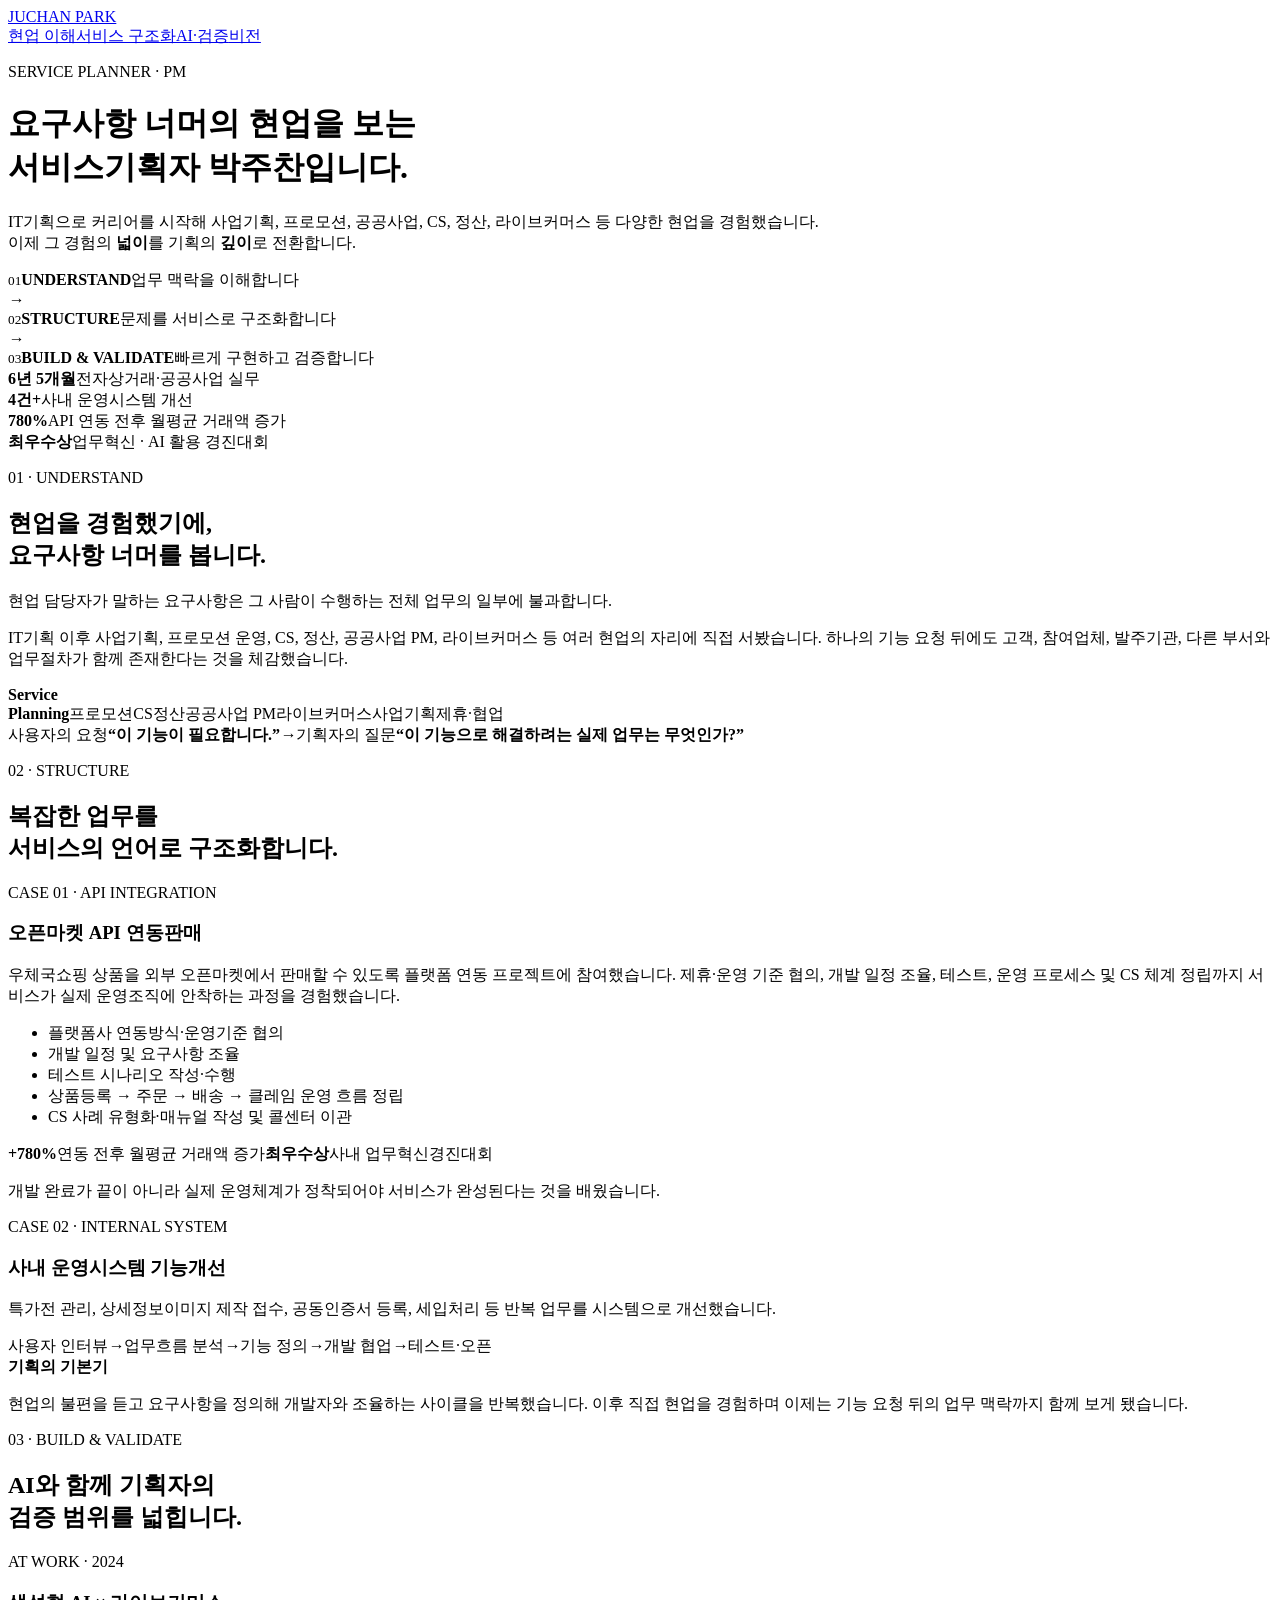
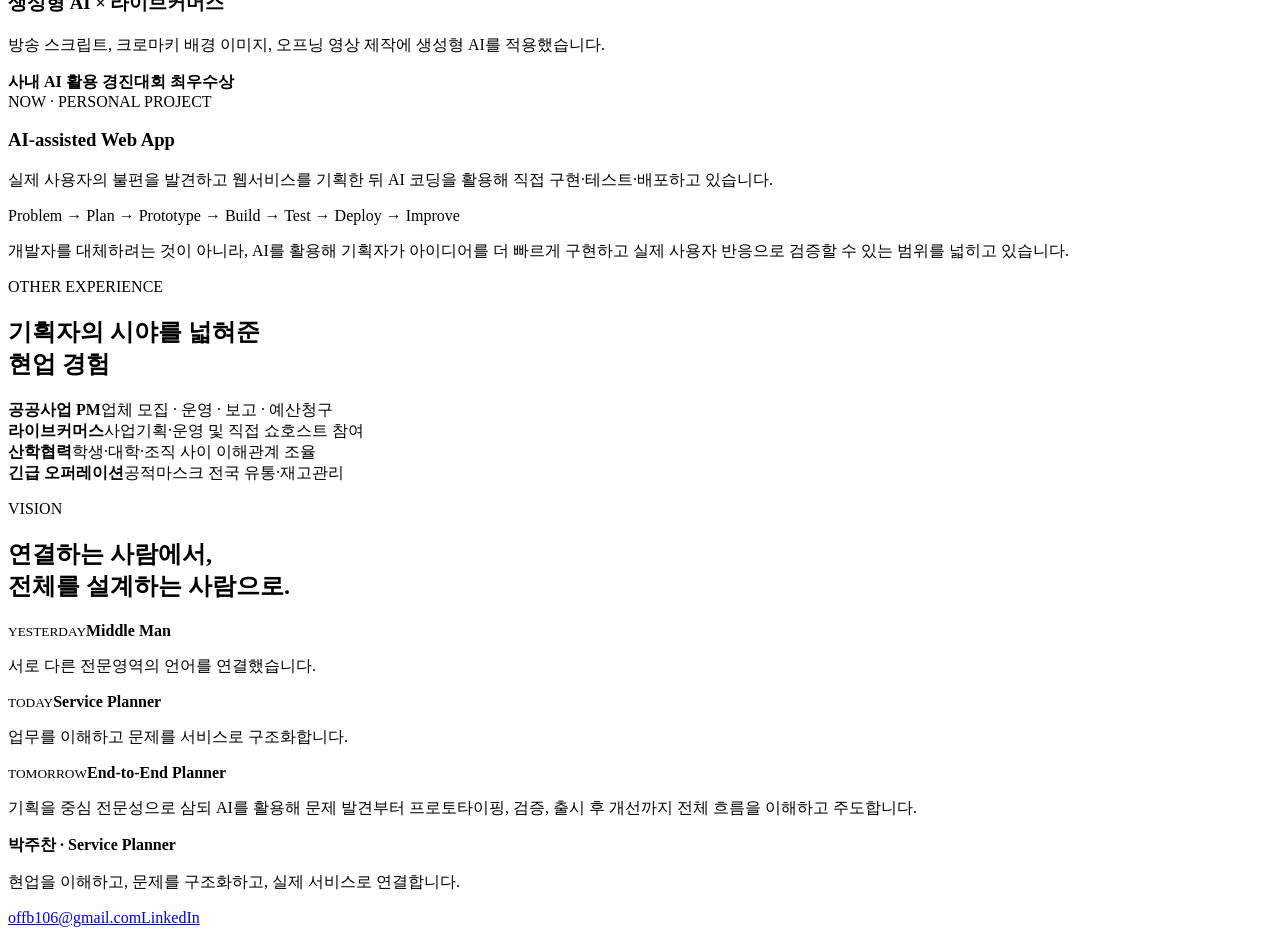
==== service-planner/index.html @ 7e74f2e5 "Add service planner portfolio page" ====
<!doctype html><html lang="ko"><head><meta charset="utf-8"><meta name="viewport" content="width=device-width,initial-scale=1"><title>박주찬 | Service Planner Portfolio</title><meta name="description" content="현업의 문제를 이해하고 서비스의 언어로 구조화하는 서비스기획자 박주찬의 포트폴리오"><link rel="preconnect" href="https://fonts.googleapis.com"><link rel="preconnect" href="https://fonts.gstatic.com" crossorigin><link href="https://fonts.googleapis.com/css2?family=Noto+Sans+KR:wght@400;500;600;700;800;900&display=swap" rel="stylesheet"><link rel="stylesheet" href="styles.css"></head><body>
<nav><div class="wrap nav"><a class="brand" href="#top">JUCHAN PARK</a><div class="links"><a href="#understand">현업 이해</a><a href="#structure">서비스 구조화</a><a href="#build">AI·검증</a><a href="#vision">비전</a></div></div></nav>
<header class="hero" id="top"><div class="wrap"><p class="eyebrow">SERVICE PLANNER · PM</p><h1>요구사항 너머의 현업을 보는<br><span>서비스기획자 박주찬</span>입니다.</h1><p class="lead">IT기획으로 커리어를 시작해 사업기획, 프로모션, 공공사업, CS, 정산, 라이브커머스 등 다양한 현업을 경험했습니다.<br>이제 그 경험의 <b>넓이</b>를 기획의 <b>깊이</b>로 전환합니다.</p><div class="flow"><div><small>01</small><b>UNDERSTAND</b><span>업무 맥락을 이해합니다</span></div><i>→</i><div><small>02</small><b>STRUCTURE</b><span>문제를 서비스로 구조화합니다</span></div><i>→</i><div><small>03</small><b>BUILD & VALIDATE</b><span>빠르게 구현하고 검증합니다</span></div></div></div></header>
<section class="metrics"><div class="wrap grid4"><div><strong>6년 5개월</strong><span>전자상거래·공공사업 실무</span></div><div><strong>4건+</strong><span>사내 운영시스템 개선</span></div><div><strong>780%</strong><span>API 연동 전후 월평균 거래액 증가</span></div><div><strong>최우수상</strong><span>업무혁신 · AI 활용 경진대회</span></div></div></section>
<section id="understand"><div class="wrap"><p class="kicker">01 · UNDERSTAND</p><h2>현업을 경험했기에,<br>요구사항 너머를 봅니다.</h2><div class="two"><div><p class="big">현업 담당자가 말하는 요구사항은 그 사람이 수행하는 전체 업무의 일부에 불과합니다.</p><p>IT기획 이후 사업기획, 프로모션 운영, CS, 정산, 공공사업 PM, 라이브커머스 등 여러 현업의 자리에 직접 서봤습니다. 하나의 기능 요청 뒤에도 고객, 참여업체, 발주기관, 다른 부서와 업무절차가 함께 존재한다는 것을 체감했습니다.</p></div><div class="orbit"><b>Service<br>Planning</b><span>프로모션</span><span>CS</span><span>정산</span><span>공공사업 PM</span><span>라이브커머스</span><span>사업기획</span><span>제휴·협업</span></div></div><div class="question"><span>사용자의 요청</span><b>“이 기능이 필요합니다.”</b><em>→</em><span>기획자의 질문</span><b>“이 기능으로 해결하려는 실제 업무는 무엇인가?”</b></div></div></section>
<section class="alt" id="structure"><div class="wrap"><p class="kicker">02 · STRUCTURE</p><h2>복잡한 업무를<br>서비스의 언어로 구조화합니다.</h2><article class="case"><div><span class="tag">CASE 01 · API INTEGRATION</span><h3>오픈마켓 API 연동판매</h3><p>우체국쇼핑 상품을 외부 오픈마켓에서 판매할 수 있도록 플랫폼 연동 프로젝트에 참여했습니다. 제휴·운영 기준 협의, 개발 일정 조율, 테스트, 운영 프로세스 및 CS 체계 정립까지 서비스가 실제 운영조직에 안착하는 과정을 경험했습니다.</p><ul><li>플랫폼사 연동방식·운영기준 협의</li><li>개발 일정 및 요구사항 조율</li><li>테스트 시나리오 작성·수행</li><li>상품등록 → 주문 → 배송 → 클레임 운영 흐름 정립</li><li>CS 사례 유형화·매뉴얼 작성 및 콜센터 이관</li></ul></div><div class="result"><strong>+780%</strong><span>연동 전후 월평균 거래액 증가</span><strong>최우수상</strong><span>사내 업무혁신경진대회</span><p>개발 완료가 끝이 아니라 실제 운영체계가 정착되어야 서비스가 완성된다는 것을 배웠습니다.</p></div></article><article class="case"><div><span class="tag">CASE 02 · INTERNAL SYSTEM</span><h3>사내 운영시스템 기능개선</h3><p>특가전 관리, 상세정보이미지 제작 접수, 공동인증서 등록, 세입처리 등 반복 업무를 시스템으로 개선했습니다.</p><div class="steps"><span>사용자 인터뷰</span><i>→</i><span>업무흐름 분석</span><i>→</i><span>기능 정의</span><i>→</i><span>개발 협업</span><i>→</i><span>테스트·오픈</span></div></div><div class="result"><b>기획의 기본기</b><p>현업의 불편을 듣고 요구사항을 정의해 개발자와 조율하는 사이클을 반복했습니다. 이후 직접 현업을 경험하며 이제는 기능 요청 뒤의 업무 맥락까지 함께 보게 됐습니다.</p></div></article></div></section>
<section id="build"><div class="wrap"><p class="kicker">03 · BUILD & VALIDATE</p><h2>AI와 함께 기획자의<br>검증 범위를 넓힙니다.</h2><div class="two cards"><div class="card"><span class="tag">AT WORK · 2024</span><h3>생성형 AI × 라이브커머스</h3><p>방송 스크립트, 크로마키 배경 이미지, 오프닝 영상 제작에 생성형 AI를 적용했습니다.</p><strong>사내 AI 활용 경진대회 최우수상</strong></div><div class="card"><span class="tag">NOW · PERSONAL PROJECT</span><h3>AI-assisted Web App</h3><p>실제 사용자의 불편을 발견하고 웹서비스를 기획한 뒤 AI 코딩을 활용해 직접 구현·테스트·배포하고 있습니다.</p><div class="mini-flow">Problem → Plan → Prototype → Build → Test → Deploy → Improve</div></div></div><p class="note">개발자를 대체하려는 것이 아니라, AI를 활용해 기획자가 아이디어를 더 빠르게 구현하고 실제 사용자 반응으로 검증할 수 있는 범위를 넓히고 있습니다.</p></div></section>
<section class="alt"><div class="wrap"><p class="kicker">OTHER EXPERIENCE</p><h2>기획자의 시야를 넓혀준<br>현업 경험</h2><div class="grid4 exp"><div><b>공공사업 PM</b><span>업체 모집 · 운영 · 보고 · 예산청구</span></div><div><b>라이브커머스</b><span>사업기획·운영 및 직접 쇼호스트 참여</span></div><div><b>산학협력</b><span>학생·대학·조직 사이 이해관계 조율</span></div><div><b>긴급 오퍼레이션</b><span>공적마스크 전국 유통·재고관리</span></div></div></div></section>
<section id="vision" class="vision"><div class="wrap"><p class="kicker">VISION</p><h2>연결하는 사람에서,<br>전체를 설계하는 사람으로.</h2><div class="vision-grid"><div><small>YESTERDAY</small><b>Middle Man</b><p>서로 다른 전문영역의 언어를 연결했습니다.</p></div><div><small>TODAY</small><b>Service Planner</b><p>업무를 이해하고 문제를 서비스로 구조화합니다.</p></div><div><small>TOMORROW</small><b>End-to-End Planner</b><p>기획을 중심 전문성으로 삼되 AI를 활용해 문제 발견부터 프로토타이핑, 검증, 출시 후 개선까지 전체 흐름을 이해하고 주도합니다.</p></div></div></div></section>
<footer><div class="wrap foot"><div><b>박주찬 · Service Planner</b><p>현업을 이해하고, 문제를 구조화하고, 실제 서비스로 연결합니다.</p></div><div><a href="mailto:offb106@gmail.com">offb106@gmail.com</a><a href="https://www.linkedin.com/in/juchanp/" target="_blank" rel="noopener">LinkedIn</a></div></div></footer><script src="script.js"></script></body></html>
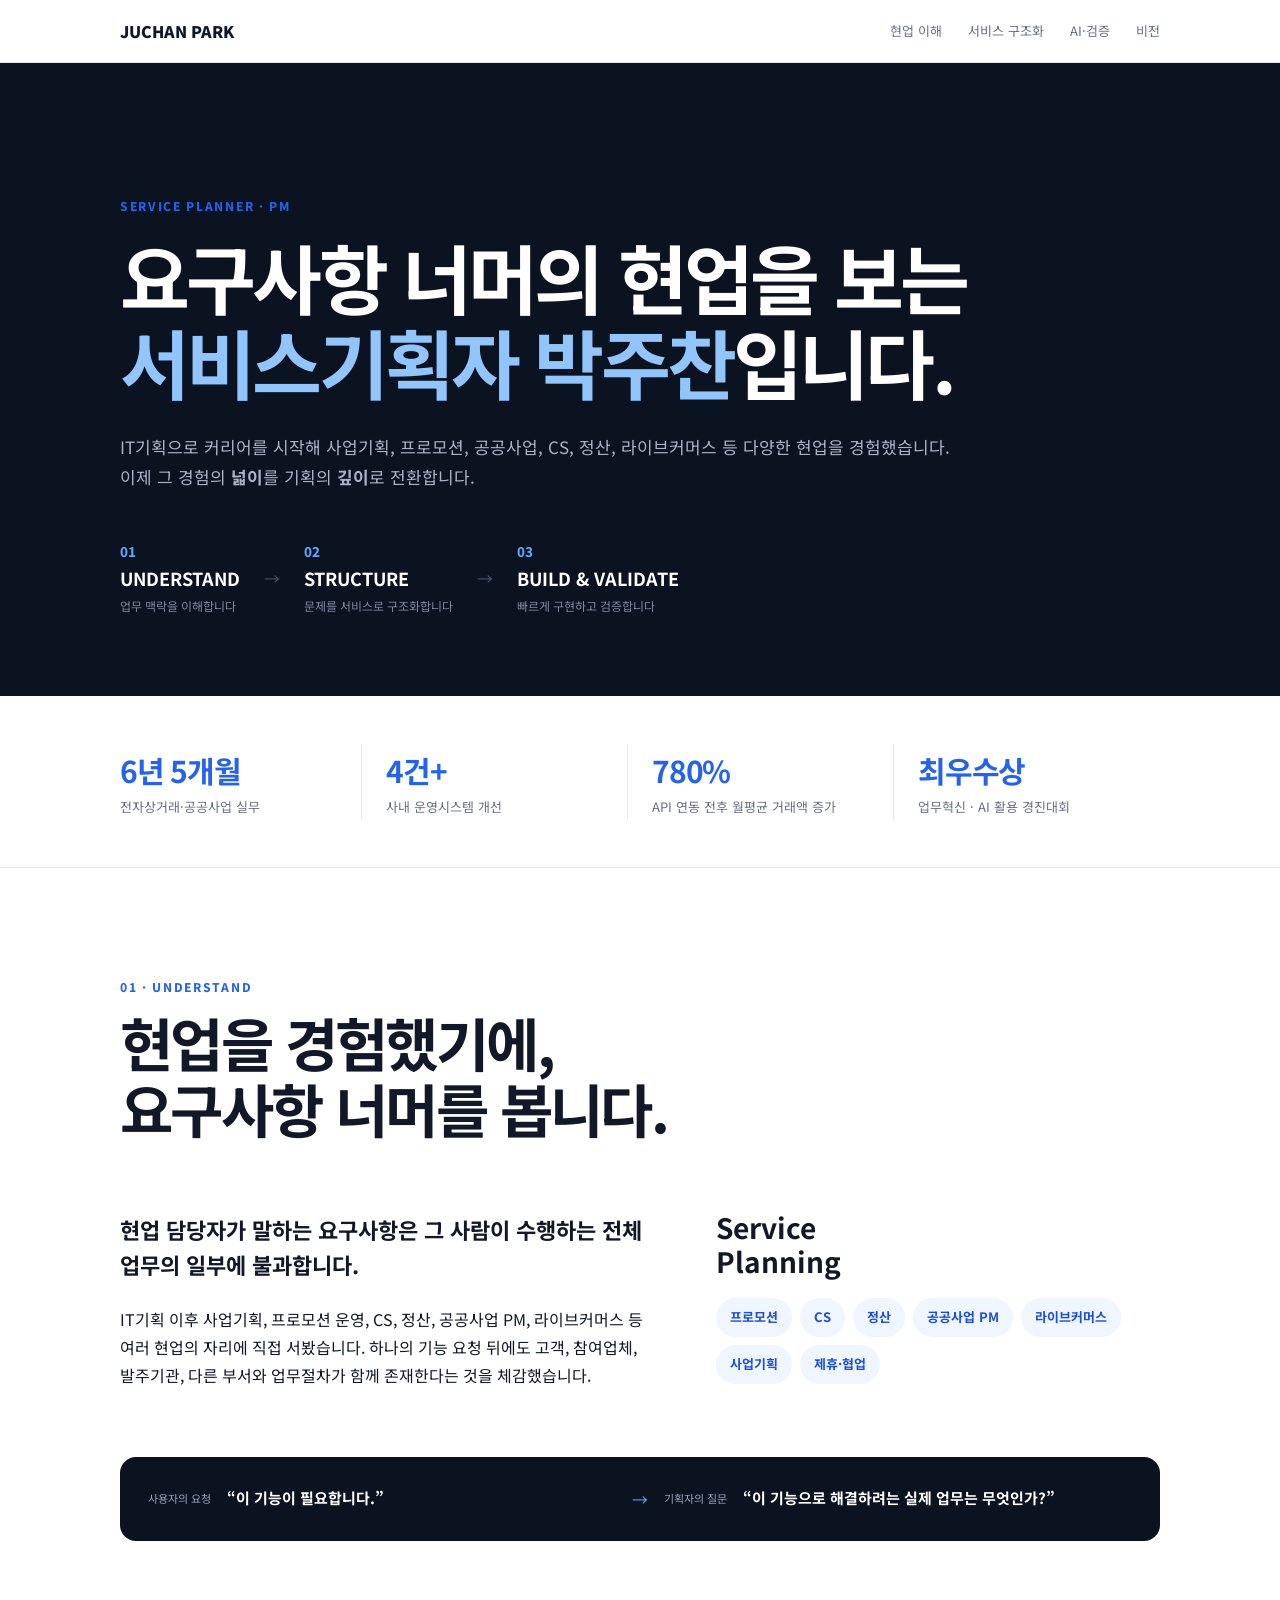
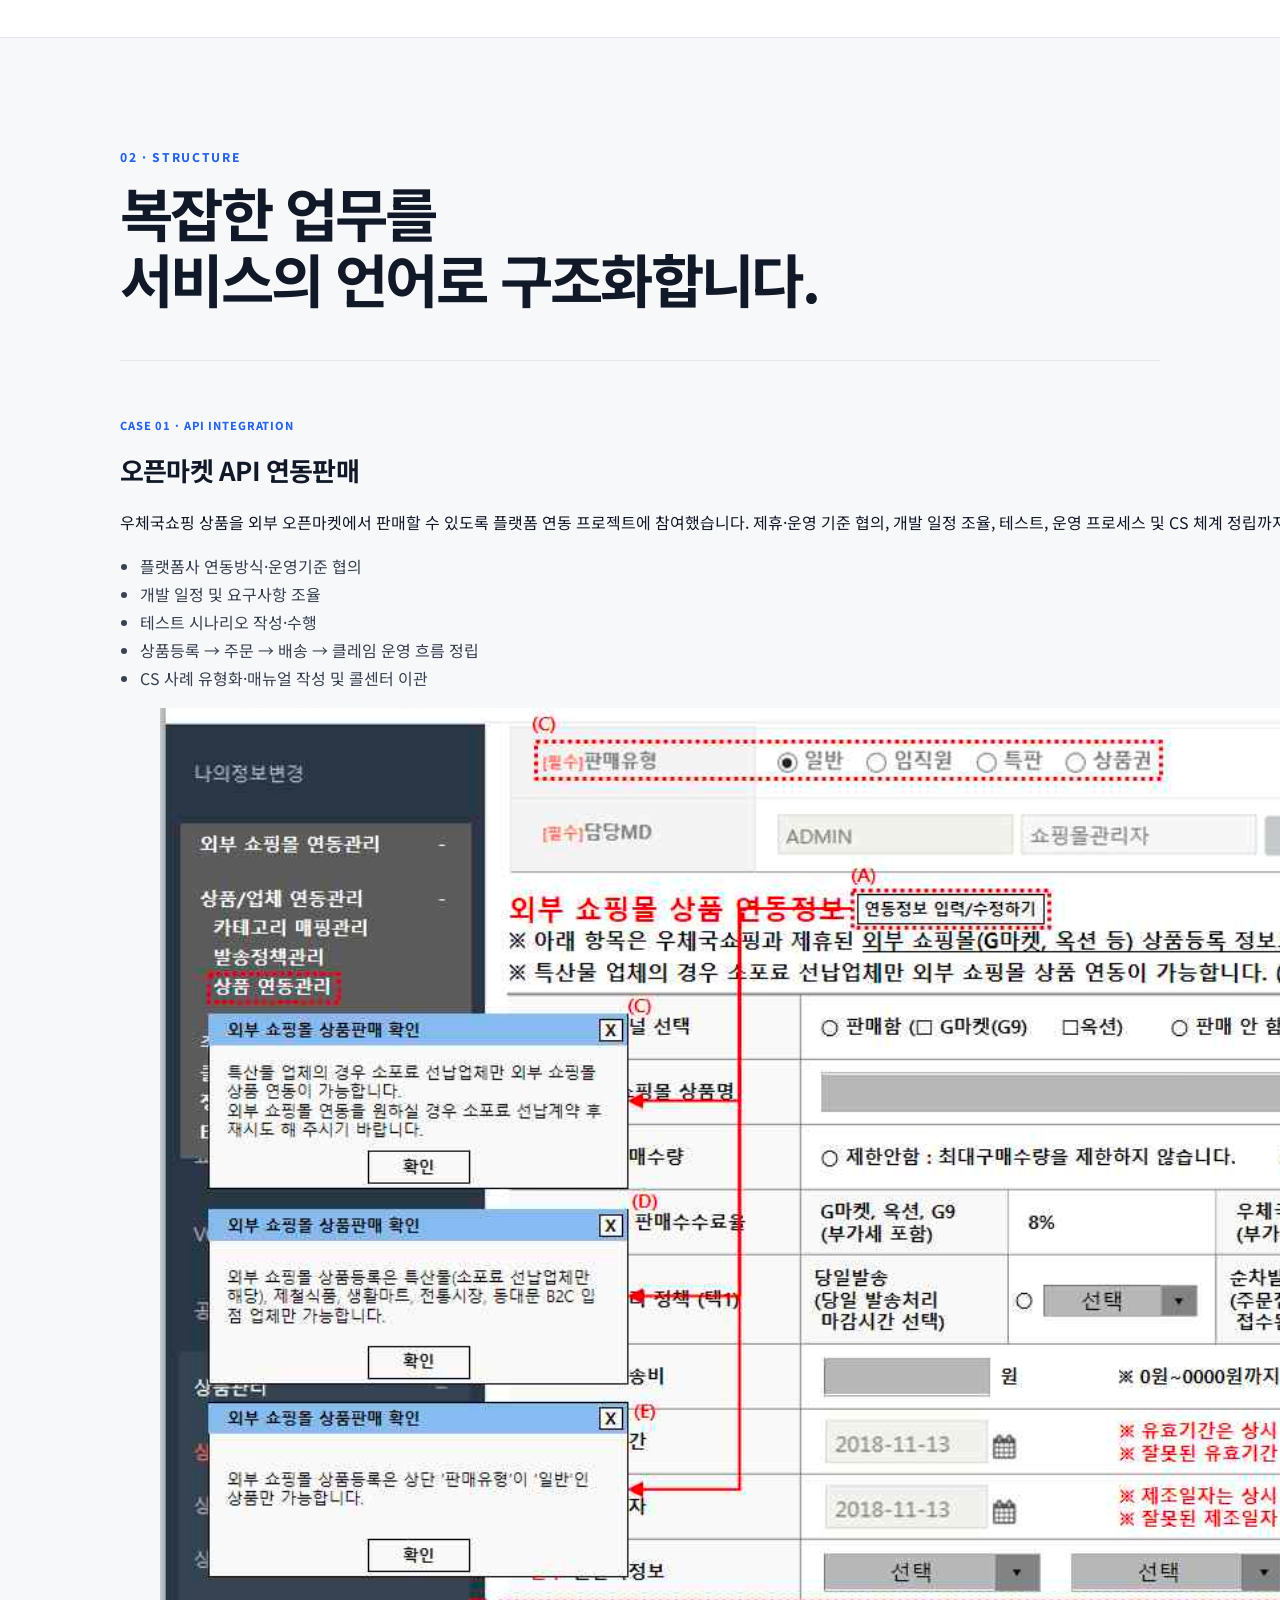
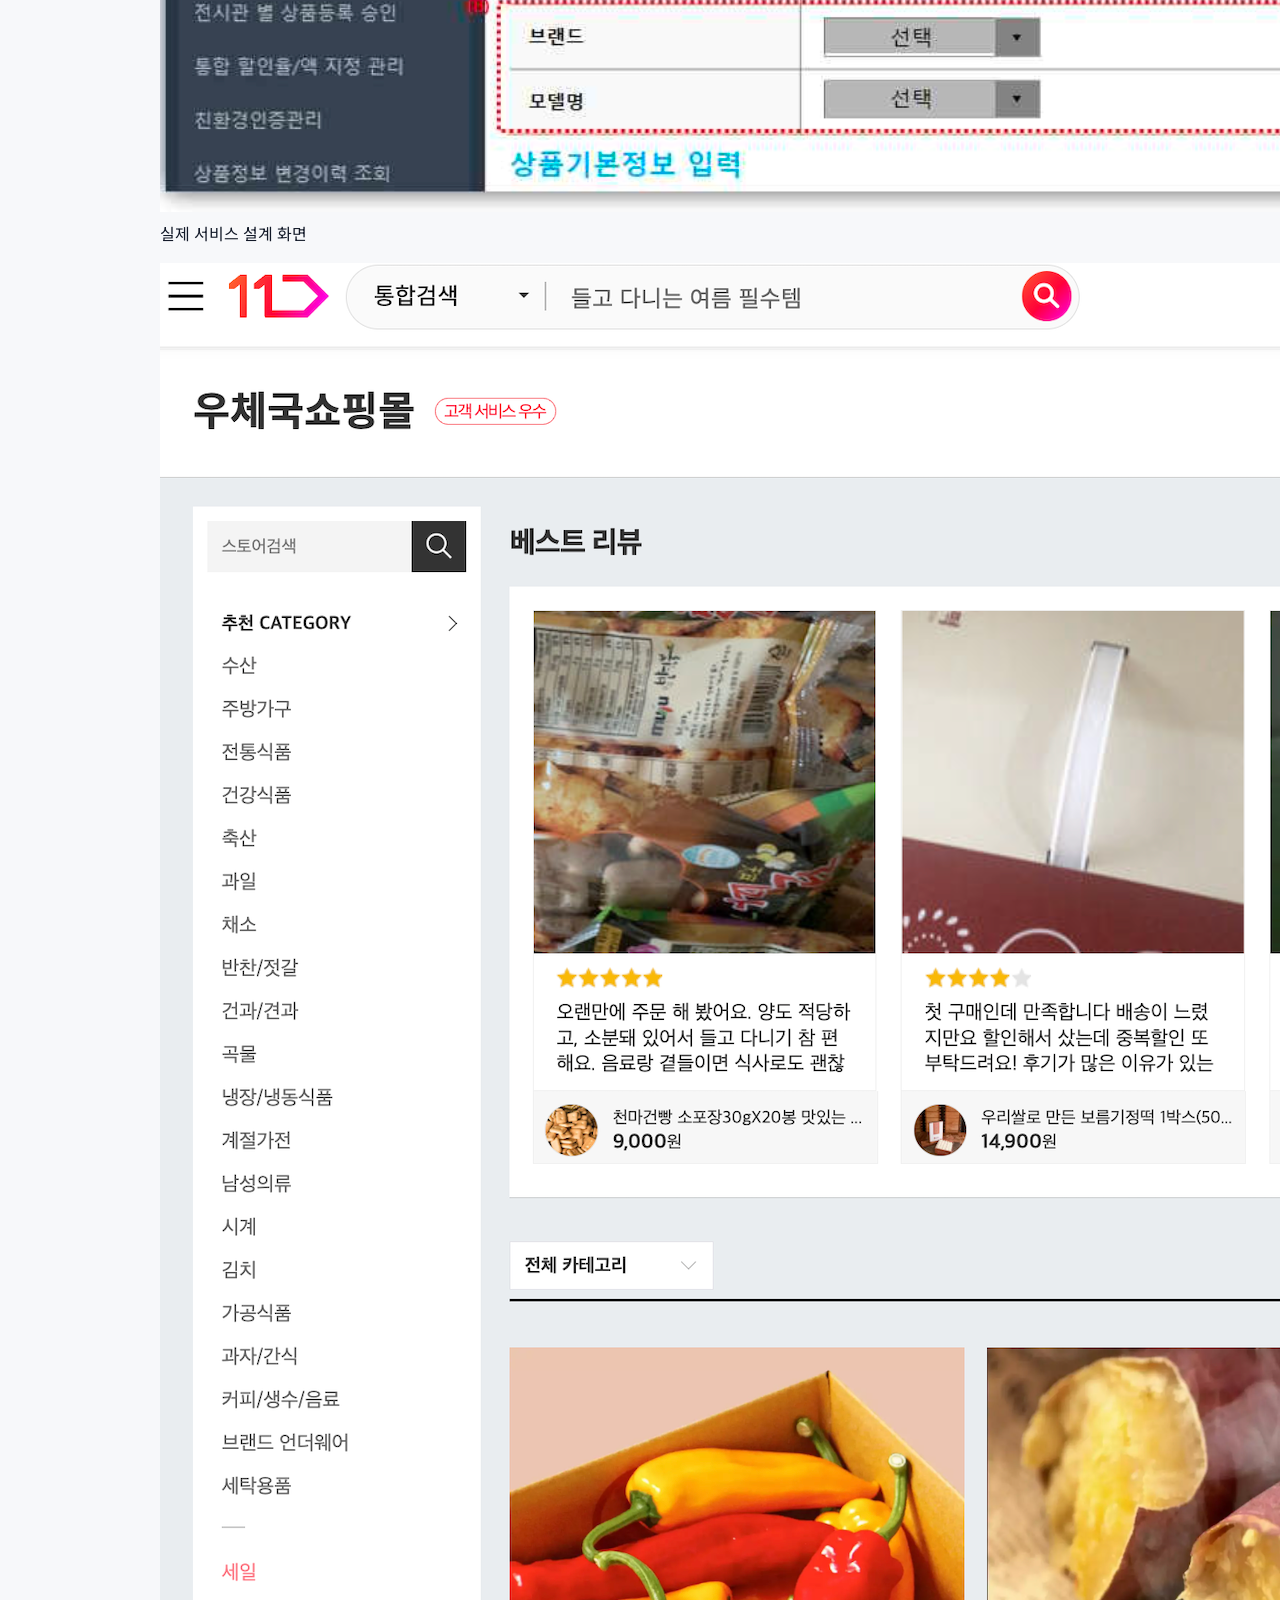
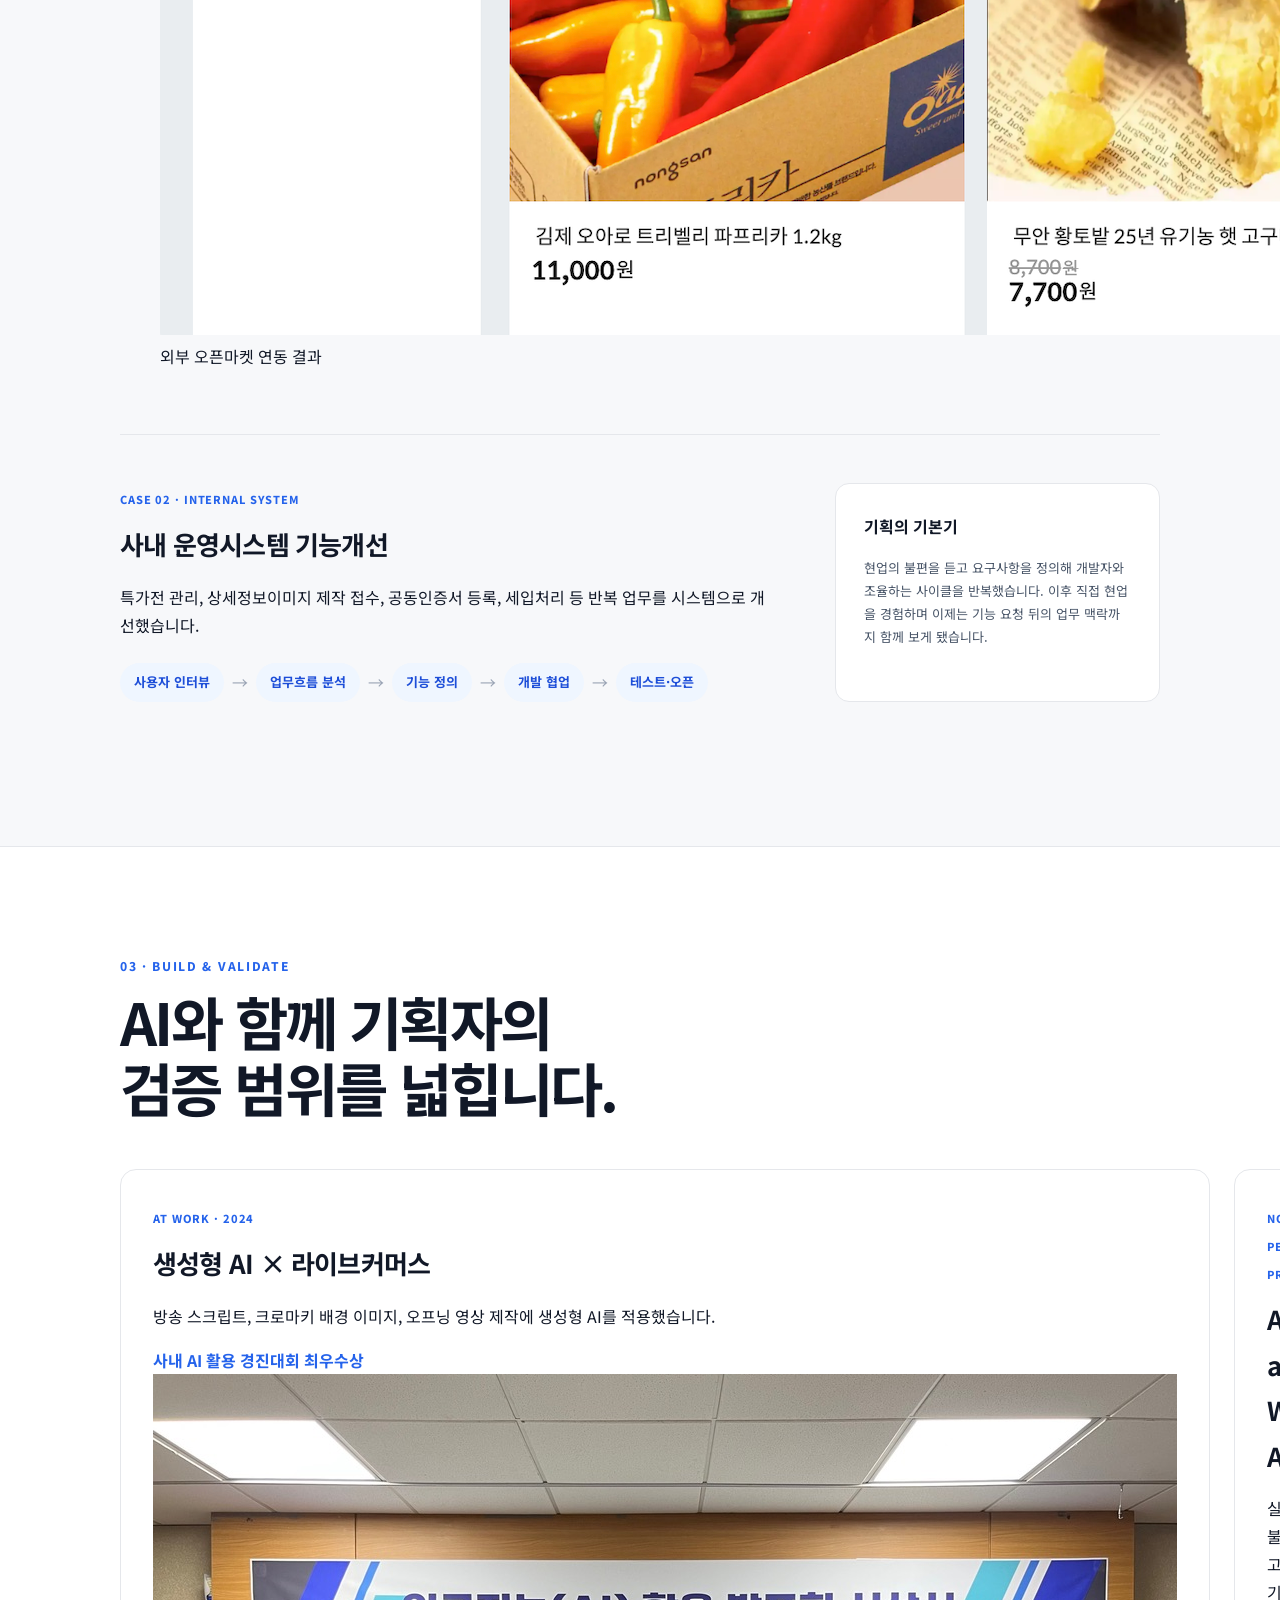
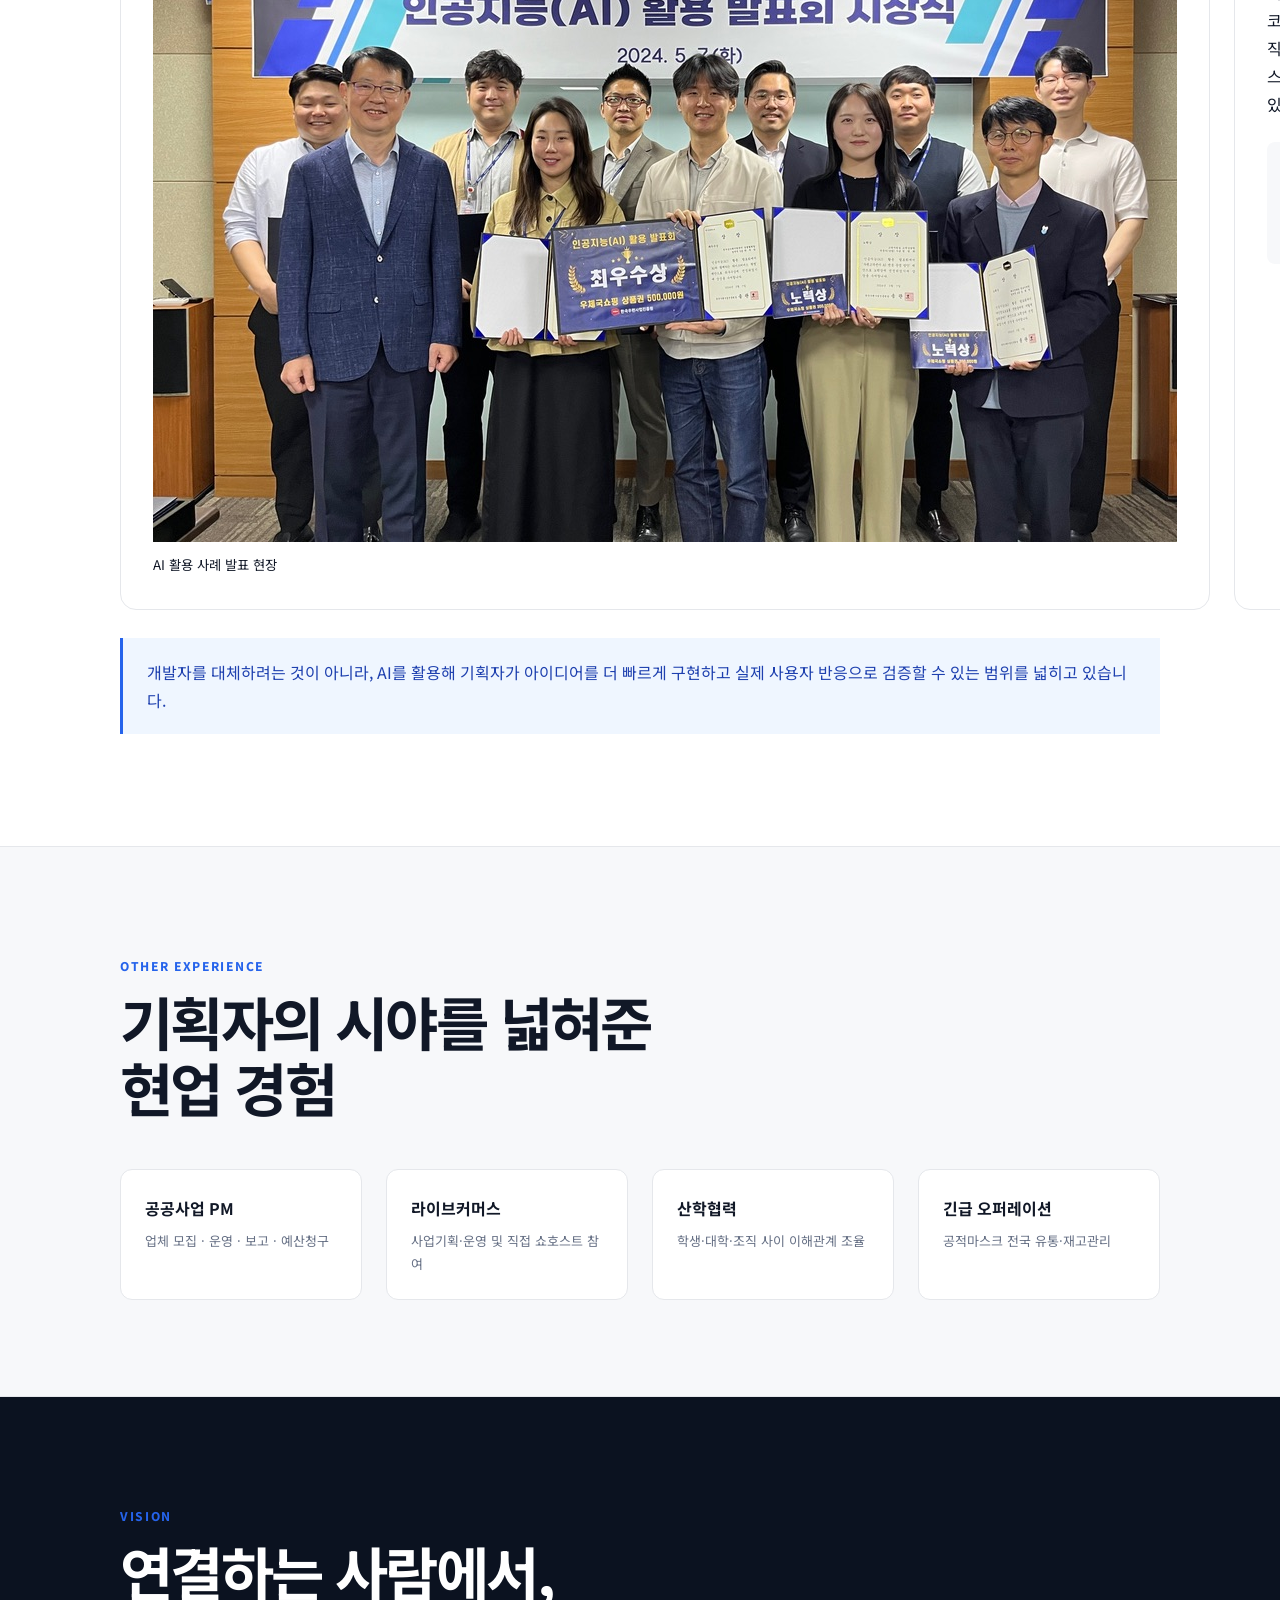
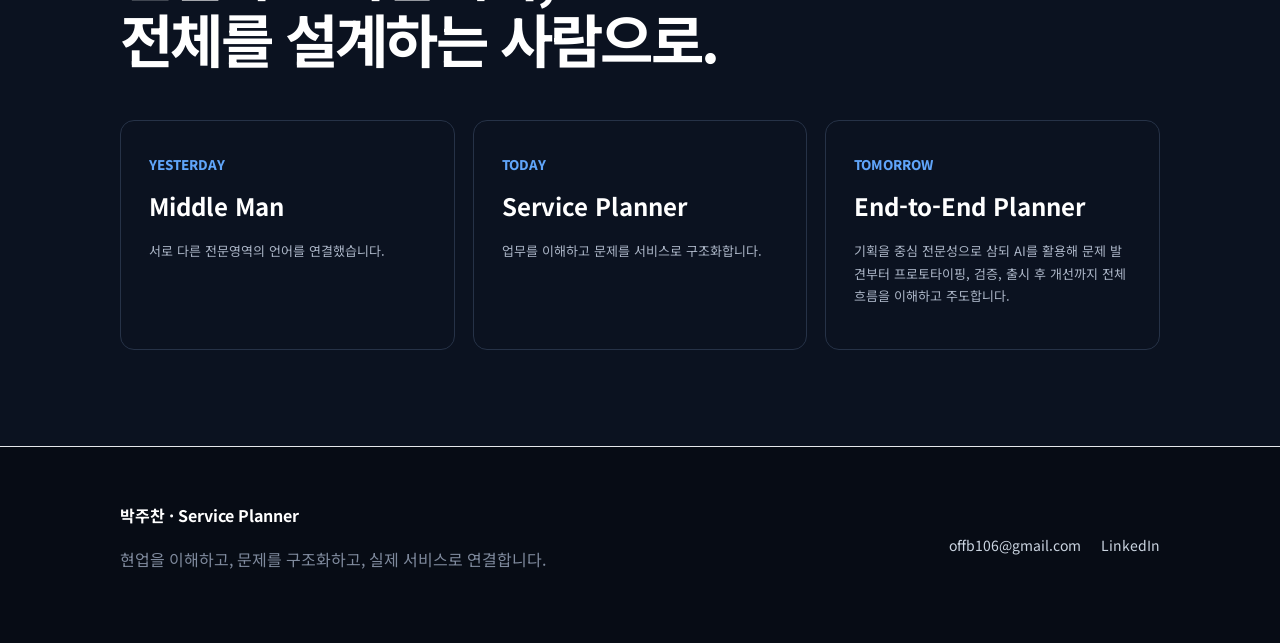
==== commit d1bcb082: "Add project evidence images to service planner portfolio" ====
--- a/service-planner/index.html
+++ b/service-planner/index.html
@@ -3,8 +3,8 @@
 <header class="hero" id="top"><div class="wrap"><p class="eyebrow">SERVICE PLANNER · PM</p><h1>요구사항 너머의 현업을 보는<br><span>서비스기획자 박주찬</span>입니다.</h1><p class="lead">IT기획으로 커리어를 시작해 사업기획, 프로모션, 공공사업, CS, 정산, 라이브커머스 등 다양한 현업을 경험했습니다.<br>이제 그 경험의 <b>넓이</b>를 기획의 <b>깊이</b>로 전환합니다.</p><div class="flow"><div><small>01</small><b>UNDERSTAND</b><span>업무 맥락을 이해합니다</span></div><i>→</i><div><small>02</small><b>STRUCTURE</b><span>문제를 서비스로 구조화합니다</span></div><i>→</i><div><small>03</small><b>BUILD & VALIDATE</b><span>빠르게 구현하고 검증합니다</span></div></div></div></header>
 <section class="metrics"><div class="wrap grid4"><div><strong>6년 5개월</strong><span>전자상거래·공공사업 실무</span></div><div><strong>4건+</strong><span>사내 운영시스템 개선</span></div><div><strong>780%</strong><span>API 연동 전후 월평균 거래액 증가</span></div><div><strong>최우수상</strong><span>업무혁신 · AI 활용 경진대회</span></div></div></section>
 <section id="understand"><div class="wrap"><p class="kicker">01 · UNDERSTAND</p><h2>현업을 경험했기에,<br>요구사항 너머를 봅니다.</h2><div class="two"><div><p class="big">현업 담당자가 말하는 요구사항은 그 사람이 수행하는 전체 업무의 일부에 불과합니다.</p><p>IT기획 이후 사업기획, 프로모션 운영, CS, 정산, 공공사업 PM, 라이브커머스 등 여러 현업의 자리에 직접 서봤습니다. 하나의 기능 요청 뒤에도 고객, 참여업체, 발주기관, 다른 부서와 업무절차가 함께 존재한다는 것을 체감했습니다.</p></div><div class="orbit"><b>Service<br>Planning</b><span>프로모션</span><span>CS</span><span>정산</span><span>공공사업 PM</span><span>라이브커머스</span><span>사업기획</span><span>제휴·협업</span></div></div><div class="question"><span>사용자의 요청</span><b>“이 기능이 필요합니다.”</b><em>→</em><span>기획자의 질문</span><b>“이 기능으로 해결하려는 실제 업무는 무엇인가?”</b></div></div></section>
-<section class="alt" id="structure"><div class="wrap"><p class="kicker">02 · STRUCTURE</p><h2>복잡한 업무를<br>서비스의 언어로 구조화합니다.</h2><article class="case"><div><span class="tag">CASE 01 · API INTEGRATION</span><h3>오픈마켓 API 연동판매</h3><p>우체국쇼핑 상품을 외부 오픈마켓에서 판매할 수 있도록 플랫폼 연동 프로젝트에 참여했습니다. 제휴·운영 기준 협의, 개발 일정 조율, 테스트, 운영 프로세스 및 CS 체계 정립까지 서비스가 실제 운영조직에 안착하는 과정을 경험했습니다.</p><ul><li>플랫폼사 연동방식·운영기준 협의</li><li>개발 일정 및 요구사항 조율</li><li>테스트 시나리오 작성·수행</li><li>상품등록 → 주문 → 배송 → 클레임 운영 흐름 정립</li><li>CS 사례 유형화·매뉴얼 작성 및 콜센터 이관</li></ul></div><div class="result"><strong>+780%</strong><span>연동 전후 월평균 거래액 증가</span><strong>최우수상</strong><span>사내 업무혁신경진대회</span><p>개발 완료가 끝이 아니라 실제 운영체계가 정착되어야 서비스가 완성된다는 것을 배웠습니다.</p></div></article><article class="case"><div><span class="tag">CASE 02 · INTERNAL SYSTEM</span><h3>사내 운영시스템 기능개선</h3><p>특가전 관리, 상세정보이미지 제작 접수, 공동인증서 등록, 세입처리 등 반복 업무를 시스템으로 개선했습니다.</p><div class="steps"><span>사용자 인터뷰</span><i>→</i><span>업무흐름 분석</span><i>→</i><span>기능 정의</span><i>→</i><span>개발 협업</span><i>→</i><span>테스트·오픈</span></div></div><div class="result"><b>기획의 기본기</b><p>현업의 불편을 듣고 요구사항을 정의해 개발자와 조율하는 사이클을 반복했습니다. 이후 직접 현업을 경험하며 이제는 기능 요청 뒤의 업무 맥락까지 함께 보게 됐습니다.</p></div></article></div></section>
-<section id="build"><div class="wrap"><p class="kicker">03 · BUILD & VALIDATE</p><h2>AI와 함께 기획자의<br>검증 범위를 넓힙니다.</h2><div class="two cards"><div class="card"><span class="tag">AT WORK · 2024</span><h3>생성형 AI × 라이브커머스</h3><p>방송 스크립트, 크로마키 배경 이미지, 오프닝 영상 제작에 생성형 AI를 적용했습니다.</p><strong>사내 AI 활용 경진대회 최우수상</strong></div><div class="card"><span class="tag">NOW · PERSONAL PROJECT</span><h3>AI-assisted Web App</h3><p>실제 사용자의 불편을 발견하고 웹서비스를 기획한 뒤 AI 코딩을 활용해 직접 구현·테스트·배포하고 있습니다.</p><div class="mini-flow">Problem → Plan → Prototype → Build → Test → Deploy → Improve</div></div></div><p class="note">개발자를 대체하려는 것이 아니라, AI를 활용해 기획자가 아이디어를 더 빠르게 구현하고 실제 사용자 반응으로 검증할 수 있는 범위를 넓히고 있습니다.</p></div></section>
+<section class="alt" id="structure"><div class="wrap"><p class="kicker">02 · STRUCTURE</p><h2>복잡한 업무를<br>서비스의 언어로 구조화합니다.</h2><article class="case"><div><span class="tag">CASE 01 · API INTEGRATION</span><h3>오픈마켓 API 연동판매</h3><p>우체국쇼핑 상품을 외부 오픈마켓에서 판매할 수 있도록 플랫폼 연동 프로젝트에 참여했습니다. 제휴·운영 기준 협의, 개발 일정 조율, 테스트, 운영 프로세스 및 CS 체계 정립까지 서비스가 실제 운영조직에 안착하는 과정을 경험했습니다.</p><ul><li>플랫폼사 연동방식·운영기준 협의</li><li>개발 일정 및 요구사항 조율</li><li>테스트 시나리오 작성·수행</li><li>상품등록 → 주문 → 배송 → 클레임 운영 흐름 정립</li><li>CS 사례 유형화·매뉴얼 작성 및 콜센터 이관</li></ul><div class="proof-grid"><figure><img src="../1. 플랫폼 연동 및 서비스 개선 프로젝트/설계화면.png" alt="API 연동 설계 화면"><figcaption>실제 서비스 설계 화면</figcaption></figure><figure><img src="../1. 플랫폼 연동 및 서비스 개선 프로젝트/연동결과_11번가.png" alt="11번가 연동 결과"><figcaption>외부 오픈마켓 연동 결과</figcaption></figure></div></div><div class="result"><strong>+780%</strong><span>연동 전후 월평균 거래액 증가</span><strong>최우수상</strong><span>사내 업무혁신경진대회</span><p>개발 완료가 끝이 아니라 실제 운영체계가 정착되어야 서비스가 완성된다는 것을 배웠습니다.</p><img class="proof-single" src="../1. 플랫폼 연동 및 서비스 개선 프로젝트/과학기술정보통신부 적극행정 사례 선정.jpg" alt="과학기술정보통신부 적극행정 사례 선정"><small class="caption">과학기술정보통신부 적극행정 사례 선정</small></div></article><article class="case"><div><span class="tag">CASE 02 · INTERNAL SYSTEM</span><h3>사내 운영시스템 기능개선</h3><p>특가전 관리, 상세정보이미지 제작 접수, 공동인증서 등록, 세입처리 등 반복 업무를 시스템으로 개선했습니다.</p><div class="steps"><span>사용자 인터뷰</span><i>→</i><span>업무흐름 분석</span><i>→</i><span>기능 정의</span><i>→</i><span>개발 협업</span><i>→</i><span>테스트·오픈</span></div></div><div class="result"><b>기획의 기본기</b><p>현업의 불편을 듣고 요구사항을 정의해 개발자와 조율하는 사이클을 반복했습니다. 이후 직접 현업을 경험하며 이제는 기능 요청 뒤의 업무 맥락까지 함께 보게 됐습니다.</p></div></article></div></section>
+<section id="build"><div class="wrap"><p class="kicker">03 · BUILD & VALIDATE</p><h2>AI와 함께 기획자의<br>검증 범위를 넓힙니다.</h2><div class="two cards"><div class="card"><span class="tag">AT WORK · 2024</span><h3>생성형 AI × 라이브커머스</h3><p>방송 스크립트, 크로마키 배경 이미지, 오프닝 영상 제작에 생성형 AI를 적용했습니다.</p><strong>사내 AI 활용 경진대회 최우수상</strong><img class="card-img" src="../3. 라이브커머스 및 AI기반 업무효율화/인공지능 활용 발표회 1.jpeg" alt="인공지능 활용 경진대회 발표 현장"><small class="caption">AI 활용 사례 발표 현장</small></div><div class="card"><span class="tag">NOW · PERSONAL PROJECT</span><h3>AI-assisted Web App</h3><p>실제 사용자의 불편을 발견하고 웹서비스를 기획한 뒤 AI 코딩을 활용해 직접 구현·테스트·배포하고 있습니다.</p><div class="mini-flow">Problem → Plan → Prototype → Build → Test → Deploy → Improve</div></div></div><p class="note">개발자를 대체하려는 것이 아니라, AI를 활용해 기획자가 아이디어를 더 빠르게 구현하고 실제 사용자 반응으로 검증할 수 있는 범위를 넓히고 있습니다.</p></div></section>
 <section class="alt"><div class="wrap"><p class="kicker">OTHER EXPERIENCE</p><h2>기획자의 시야를 넓혀준<br>현업 경험</h2><div class="grid4 exp"><div><b>공공사업 PM</b><span>업체 모집 · 운영 · 보고 · 예산청구</span></div><div><b>라이브커머스</b><span>사업기획·운영 및 직접 쇼호스트 참여</span></div><div><b>산학협력</b><span>학생·대학·조직 사이 이해관계 조율</span></div><div><b>긴급 오퍼레이션</b><span>공적마스크 전국 유통·재고관리</span></div></div></div></section>
 <section id="vision" class="vision"><div class="wrap"><p class="kicker">VISION</p><h2>연결하는 사람에서,<br>전체를 설계하는 사람으로.</h2><div class="vision-grid"><div><small>YESTERDAY</small><b>Middle Man</b><p>서로 다른 전문영역의 언어를 연결했습니다.</p></div><div><small>TODAY</small><b>Service Planner</b><p>업무를 이해하고 문제를 서비스로 구조화합니다.</p></div><div><small>TOMORROW</small><b>End-to-End Planner</b><p>기획을 중심 전문성으로 삼되 AI를 활용해 문제 발견부터 프로토타이핑, 검증, 출시 후 개선까지 전체 흐름을 이해하고 주도합니다.</p></div></div></div></section>
 <footer><div class="wrap foot"><div><b>박주찬 · Service Planner</b><p>현업을 이해하고, 문제를 구조화하고, 실제 서비스로 연결합니다.</p></div><div><a href="mailto:offb106@gmail.com">offb106@gmail.com</a><a href="https://www.linkedin.com/in/juchanp/" target="_blank" rel="noopener">LinkedIn</a></div></div></footer><script src="script.js"></script></body></html>
--- a/service-planner/styles.css
+++ b/service-planner/styles.css
@@ -0,0 +1 @@
+:root{--ink:#111827;--muted:#667085;--line:#e5e7eb;--blue:#2563eb;--blue2:#eff6ff;--dark:#0b1220;--soft:#f7f8fa;--max:1120px}*{box-sizing:border-box}html{scroll-behavior:smooth}body{margin:0;font-family:"Noto Sans KR",sans-serif;color:var(--ink);line-height:1.75;background:#fff}.wrap{max-width:var(--max);margin:auto;padding:0 40px}nav{position:sticky;top:0;z-index:20;background:rgba(255,255,255,.92);backdrop-filter:blur(12px);border-bottom:1px solid var(--line)}.nav{height:62px;display:flex;align-items:center;justify-content:space-between}.brand{font-weight:900;color:var(--ink);text-decoration:none}.links{display:flex;gap:26px}.links a{font-size:13px;color:var(--muted);text-decoration:none}.hero{background:var(--dark);color:#fff;padding:120px 0 80px}.eyebrow,.kicker{font-size:12px;font-weight:800;letter-spacing:.14em;color:var(--blue);text-transform:uppercase}.hero h1{font-size:clamp(42px,6vw,76px);line-height:1.12;letter-spacing:-.05em;margin:18px 0 28px}.hero h1 span{color:#93c5fd}.lead{color:#aab4c5;font-size:17px;max-width:850px}.flow{display:flex;align-items:center;gap:24px;margin-top:48px}.flow div{display:flex;flex-direction:column}.flow small{color:#60a5fa;font-weight:800}.flow b{font-size:18px}.flow span{font-size:12px;color:#7f8a9d}.flow i{font-style:normal;color:#475569}.metrics{border-bottom:1px solid var(--line);padding:48px 0}.grid4{display:grid;grid-template-columns:repeat(4,1fr);gap:24px}.metrics .grid4>div{display:flex;flex-direction:column;border-right:1px solid var(--line)}.metrics .grid4>div:last-child{border:0}.metrics strong{font-size:30px;color:var(--blue);letter-spacing:-.04em}.metrics span,.exp span{font-size:13px;color:var(--muted)}section{padding:96px 0;border-bottom:1px solid var(--line)}section.alt{background:var(--soft)}h2{font-size:clamp(36px,5vw,58px);line-height:1.15;letter-spacing:-.045em;margin:12px 0 48px}h3{font-size:26px;letter-spacing:-.03em;margin:10px 0 16px}.two{display:grid;grid-template-columns:1.2fr 1fr;gap:64px}.big{font-size:22px;font-weight:700;line-height:1.6}.orbit{display:flex;flex-wrap:wrap;gap:8px;align-content:center}.orbit b{width:100%;font-size:28px;line-height:1.2;margin-bottom:12px}.orbit span,.steps span{background:var(--blue2);color:#1d4ed8;border-radius:999px;padding:8px 14px;font-size:13px;font-weight:700}.question{margin-top:52px;padding:28px;background:var(--dark);color:#fff;border-radius:16px;display:grid;grid-template-columns:auto 1fr auto auto 1fr;gap:16px;align-items:center}.question span{font-size:11px;color:#94a3b8}.question b{font-size:15px}.question em{font-style:normal;color:#60a5fa}.case{display:grid;grid-template-columns:1.6fr .8fr;gap:64px;padding:48px 0;border-top:1px solid var(--line)}.tag{font-size:11px;font-weight:800;letter-spacing:.08em;color:var(--blue)}ul{padding-left:20px;color:#374151}.result{background:#fff;border:1px solid var(--line);border-radius:14px;padding:28px;display:flex;flex-direction:column;align-items:flex-start;gap:4px}.result strong{font-size:28px;color:var(--blue)}.result span{font-size:12px;color:var(--muted);margin-bottom:14px}.result p{font-size:13px;color:#475467}.steps{display:flex;align-items:center;flex-wrap:wrap;gap:8px;margin-top:24px}.steps i{font-style:normal;color:#98a2b3}.cards{gap:24px}.card{border:1px solid var(--line);border-radius:16px;padding:32px}.card strong{color:var(--blue)}.mini-flow{margin-top:24px;padding:12px 14px;background:var(--soft);font:600 12px monospace;color:#475467;border-radius:8px}.note{margin-top:28px;padding:20px 24px;border-left:3px solid var(--blue);background:var(--blue2);color:#1e40af}.exp>div{background:#fff;border:1px solid var(--line);border-radius:12px;padding:24px;display:flex;flex-direction:column;gap:8px}.vision{background:var(--dark);color:#fff}.vision h2{color:#fff}.vision-grid{display:grid;grid-template-columns:repeat(3,1fr);gap:18px}.vision-grid>div{border:1px solid #263247;border-radius:14px;padding:28px}.vision-grid small{color:#60a5fa;font-weight:800}.vision-grid b{display:block;font-size:24px;margin:8px 0}.vision-grid p{font-size:13px;color:#aab4c5}footer{background:#070c15;color:#fff;padding:54px 0}.foot{display:flex;justify-content:space-between;gap:30px}.foot p{color:#7f8a9d}.foot>div:last-child{display:flex;gap:20px;align-items:center}.foot a{color:#cbd5e1;text-decoration:none;font-size:14px}@media(max-width:800px){.wrap{padding:0 20px}.links{display:none}.hero{padding:90px 0 60px}.flow{align-items:flex-start;flex-direction:column}.flow i{display:none}.grid4,.two,.case,.vision-grid{grid-template-columns:1fr}.metrics .grid4>div{border:0;border-bottom:1px solid var(--line);padding-bottom:16px}.question{grid-template-columns:1fr}.question em{transform:rotate(90deg);width:max-content}.case{gap:24px}.foot{flex-direction:column}.foot>div:last-child{align-items:flex-start;flex-direction:column}section{padding:68px 0}}
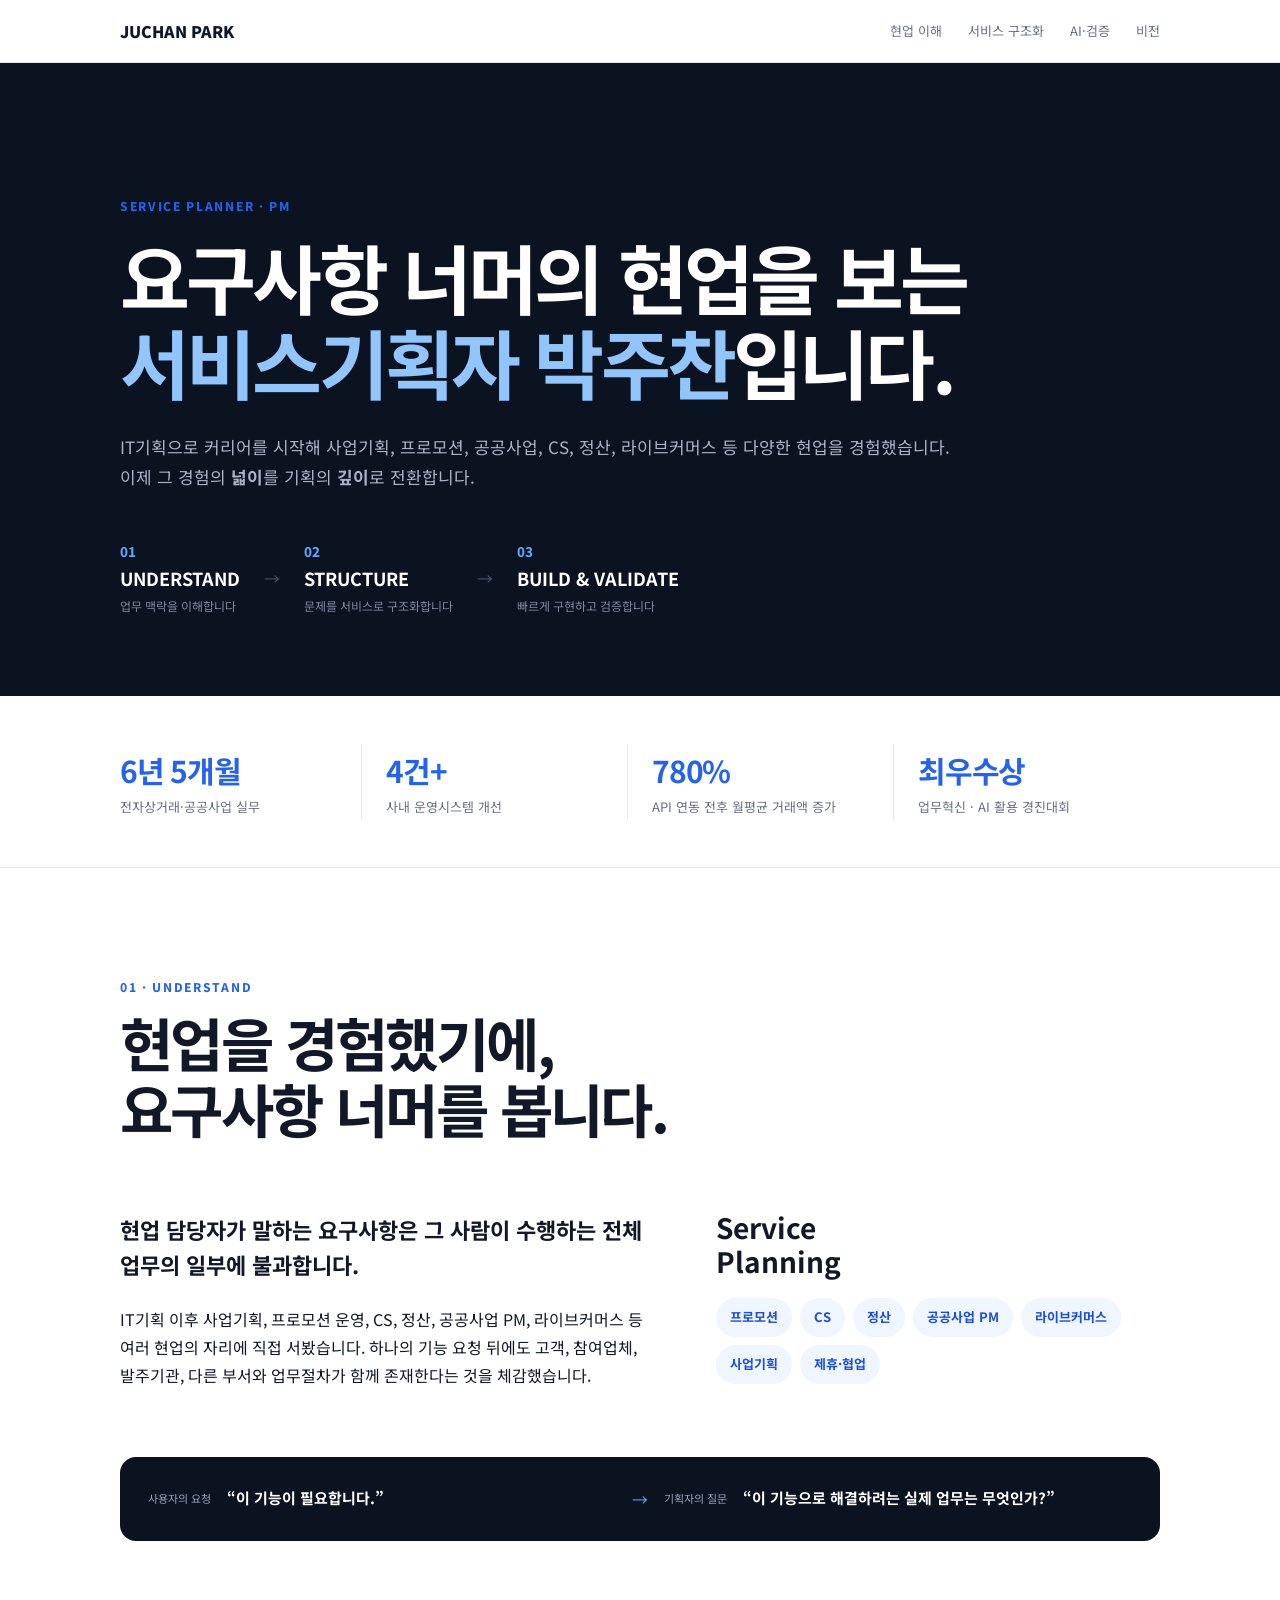
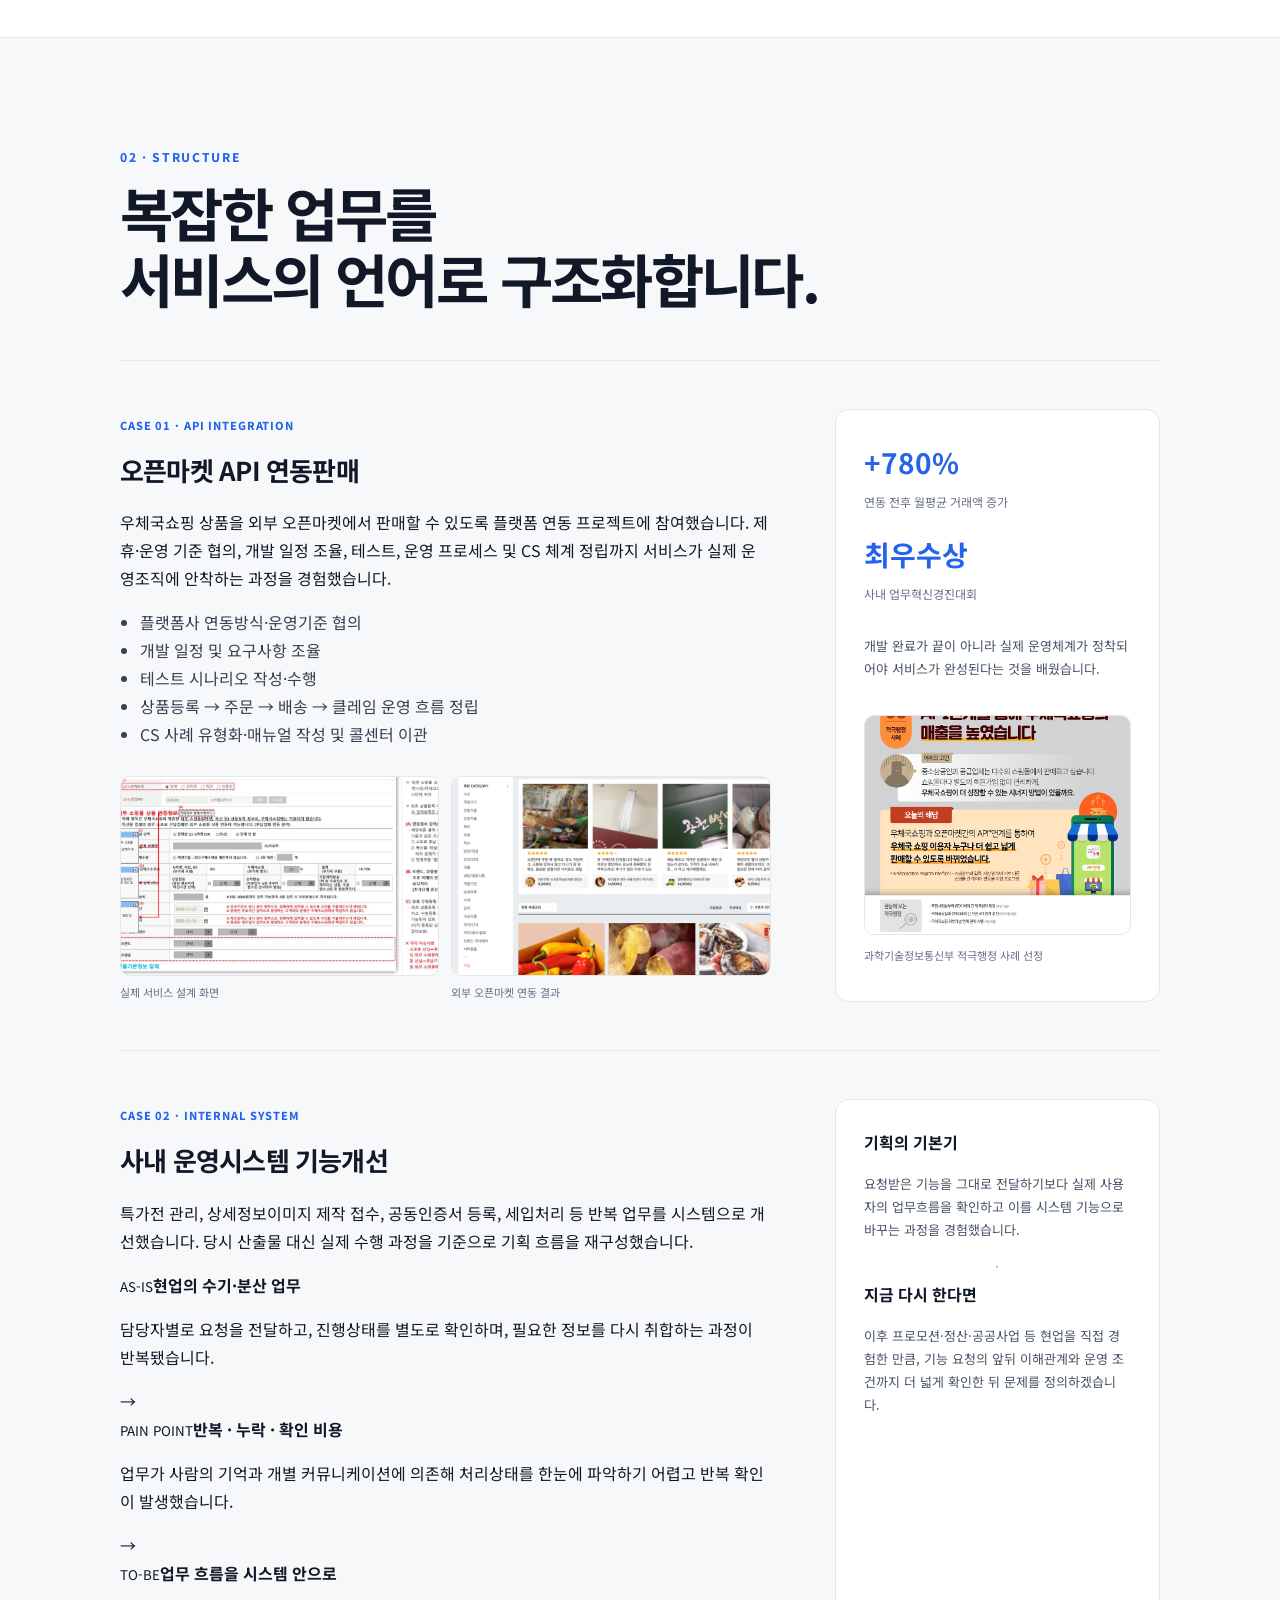
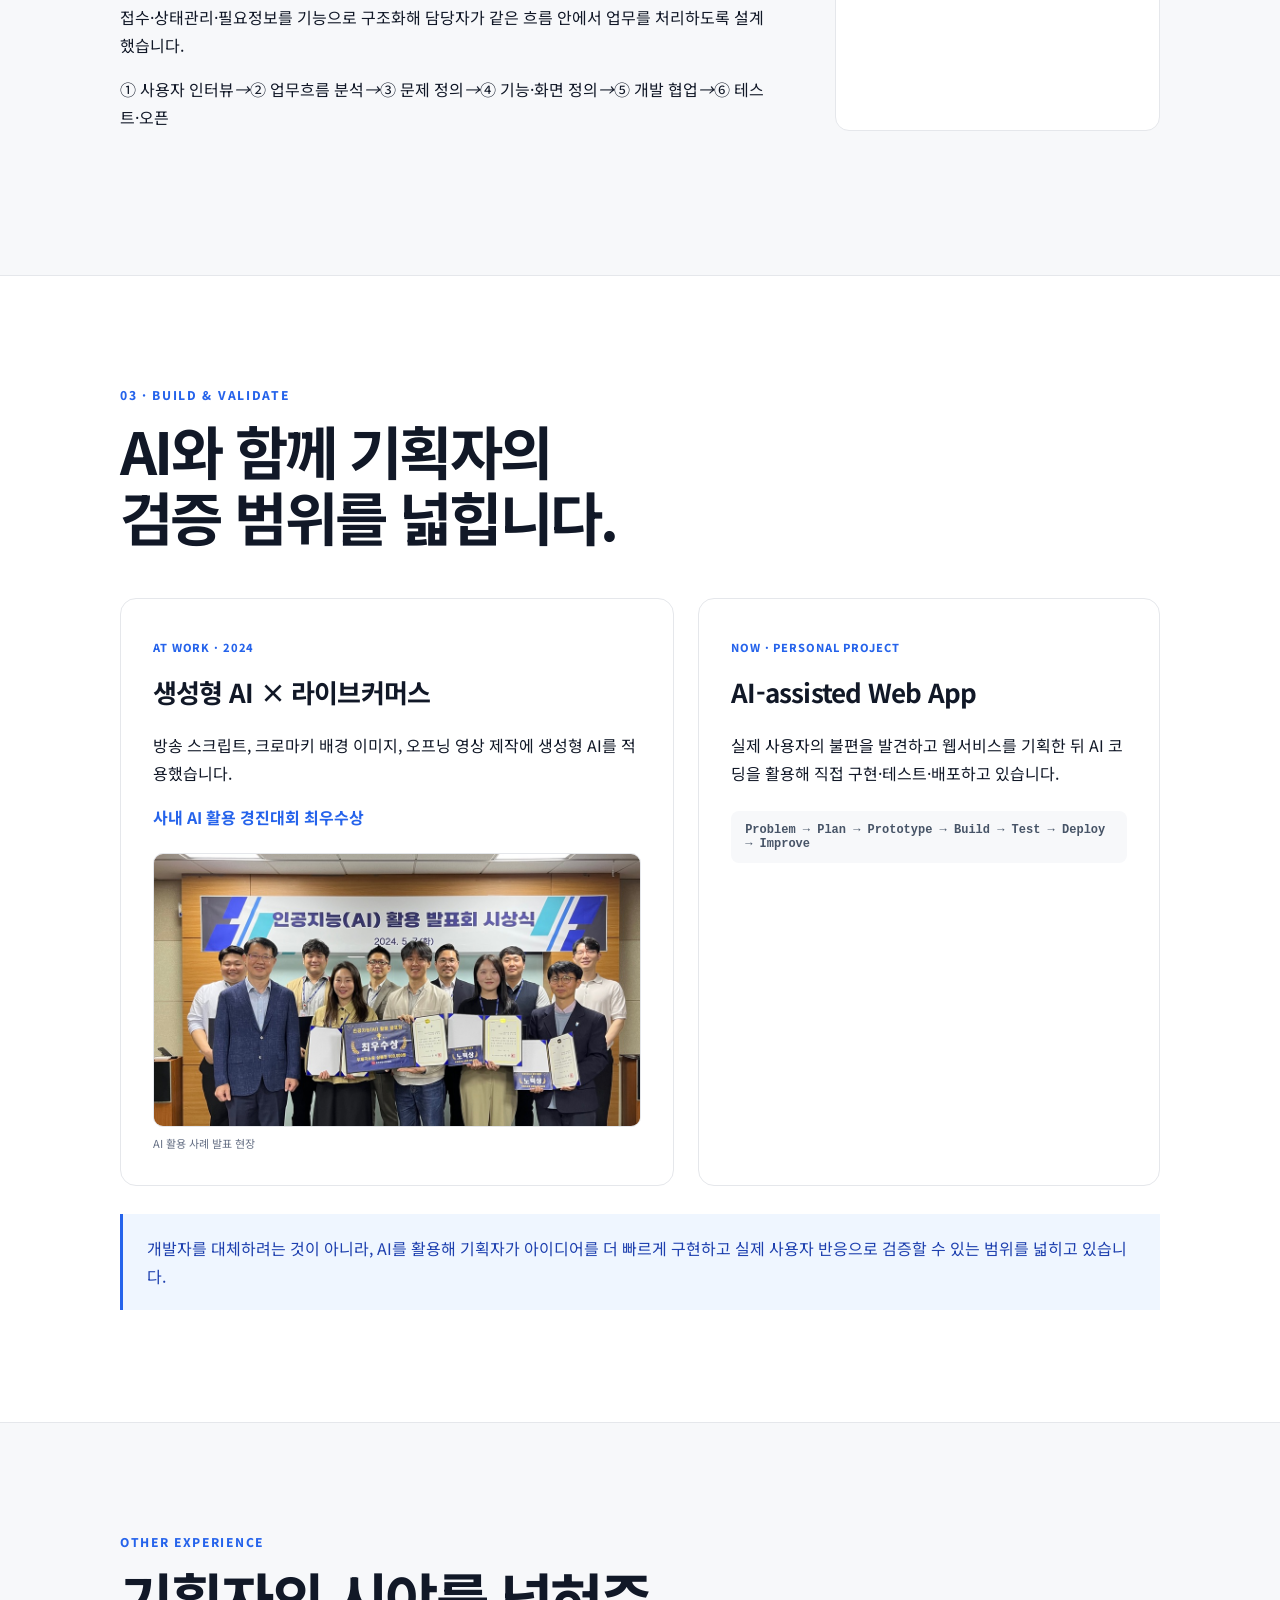
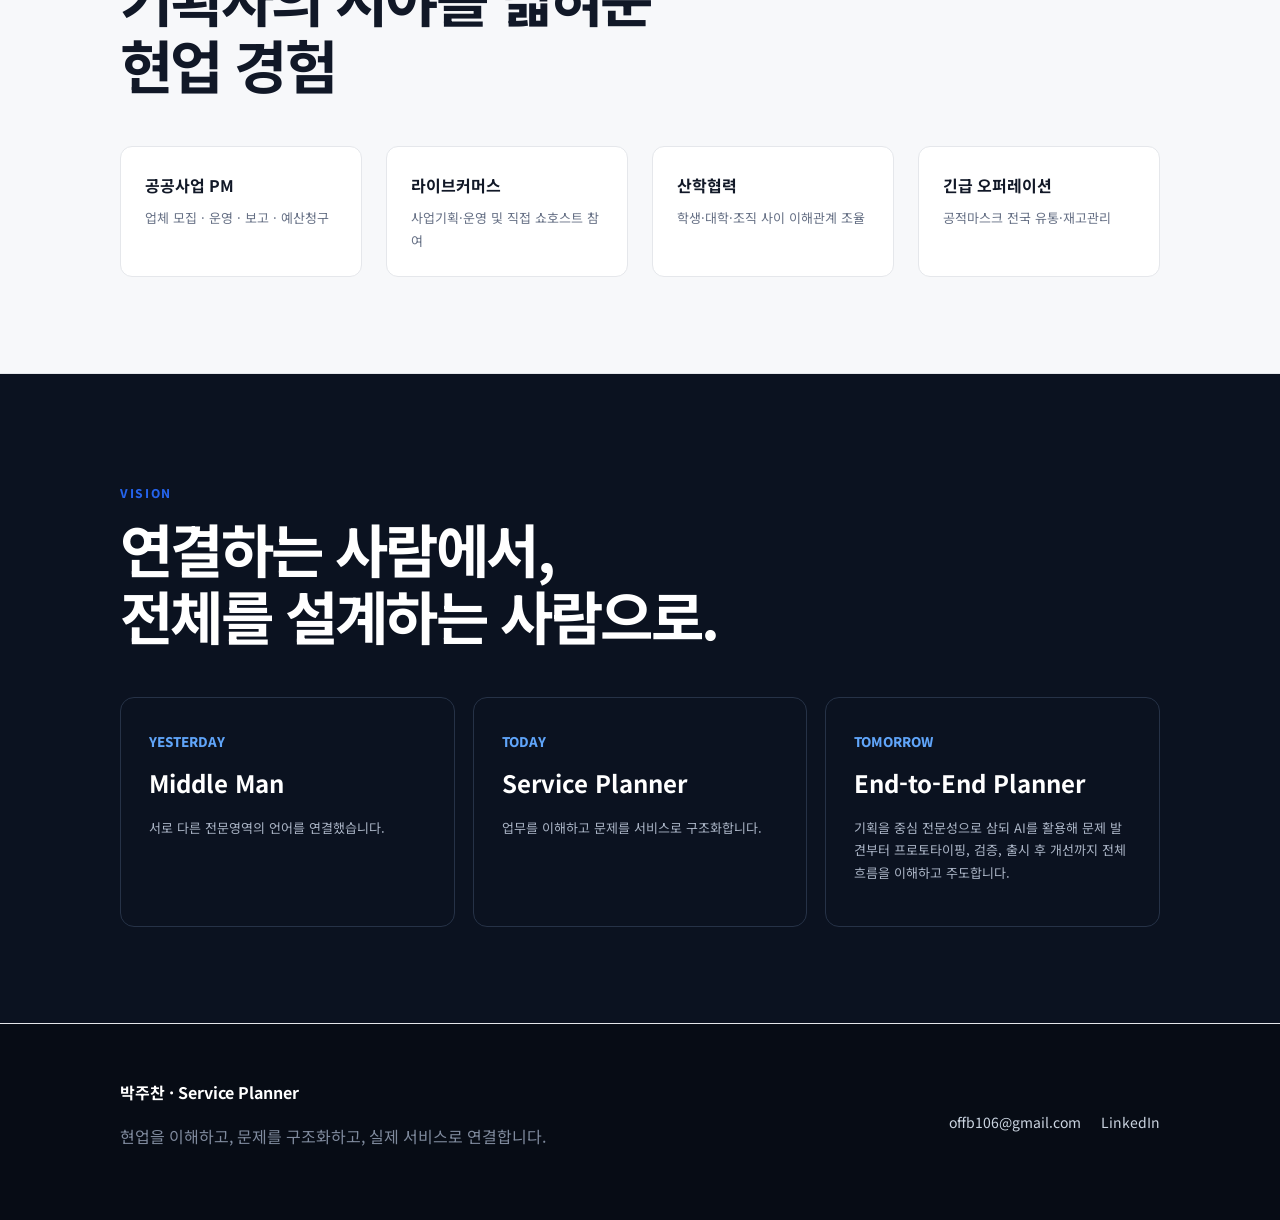
==== commit 12c700c8: "Add AS-IS pain point TO-BE planning diagram" ====
--- a/service-planner/index.html
+++ b/service-planner/index.html
@@ -3,7 +3,16 @@
 <header class="hero" id="top"><div class="wrap"><p class="eyebrow">SERVICE PLANNER · PM</p><h1>요구사항 너머의 현업을 보는<br><span>서비스기획자 박주찬</span>입니다.</h1><p class="lead">IT기획으로 커리어를 시작해 사업기획, 프로모션, 공공사업, CS, 정산, 라이브커머스 등 다양한 현업을 경험했습니다.<br>이제 그 경험의 <b>넓이</b>를 기획의 <b>깊이</b>로 전환합니다.</p><div class="flow"><div><small>01</small><b>UNDERSTAND</b><span>업무 맥락을 이해합니다</span></div><i>→</i><div><small>02</small><b>STRUCTURE</b><span>문제를 서비스로 구조화합니다</span></div><i>→</i><div><small>03</small><b>BUILD & VALIDATE</b><span>빠르게 구현하고 검증합니다</span></div></div></div></header>
 <section class="metrics"><div class="wrap grid4"><div><strong>6년 5개월</strong><span>전자상거래·공공사업 실무</span></div><div><strong>4건+</strong><span>사내 운영시스템 개선</span></div><div><strong>780%</strong><span>API 연동 전후 월평균 거래액 증가</span></div><div><strong>최우수상</strong><span>업무혁신 · AI 활용 경진대회</span></div></div></section>
 <section id="understand"><div class="wrap"><p class="kicker">01 · UNDERSTAND</p><h2>현업을 경험했기에,<br>요구사항 너머를 봅니다.</h2><div class="two"><div><p class="big">현업 담당자가 말하는 요구사항은 그 사람이 수행하는 전체 업무의 일부에 불과합니다.</p><p>IT기획 이후 사업기획, 프로모션 운영, CS, 정산, 공공사업 PM, 라이브커머스 등 여러 현업의 자리에 직접 서봤습니다. 하나의 기능 요청 뒤에도 고객, 참여업체, 발주기관, 다른 부서와 업무절차가 함께 존재한다는 것을 체감했습니다.</p></div><div class="orbit"><b>Service<br>Planning</b><span>프로모션</span><span>CS</span><span>정산</span><span>공공사업 PM</span><span>라이브커머스</span><span>사업기획</span><span>제휴·협업</span></div></div><div class="question"><span>사용자의 요청</span><b>“이 기능이 필요합니다.”</b><em>→</em><span>기획자의 질문</span><b>“이 기능으로 해결하려는 실제 업무는 무엇인가?”</b></div></div></section>
-<section class="alt" id="structure"><div class="wrap"><p class="kicker">02 · STRUCTURE</p><h2>복잡한 업무를<br>서비스의 언어로 구조화합니다.</h2><article class="case"><div><span class="tag">CASE 01 · API INTEGRATION</span><h3>오픈마켓 API 연동판매</h3><p>우체국쇼핑 상품을 외부 오픈마켓에서 판매할 수 있도록 플랫폼 연동 프로젝트에 참여했습니다. 제휴·운영 기준 협의, 개발 일정 조율, 테스트, 운영 프로세스 및 CS 체계 정립까지 서비스가 실제 운영조직에 안착하는 과정을 경험했습니다.</p><ul><li>플랫폼사 연동방식·운영기준 협의</li><li>개발 일정 및 요구사항 조율</li><li>테스트 시나리오 작성·수행</li><li>상품등록 → 주문 → 배송 → 클레임 운영 흐름 정립</li><li>CS 사례 유형화·매뉴얼 작성 및 콜센터 이관</li></ul><div class="proof-grid"><figure><img src="../1. 플랫폼 연동 및 서비스 개선 프로젝트/설계화면.png" alt="API 연동 설계 화면"><figcaption>실제 서비스 설계 화면</figcaption></figure><figure><img src="../1. 플랫폼 연동 및 서비스 개선 프로젝트/연동결과_11번가.png" alt="11번가 연동 결과"><figcaption>외부 오픈마켓 연동 결과</figcaption></figure></div></div><div class="result"><strong>+780%</strong><span>연동 전후 월평균 거래액 증가</span><strong>최우수상</strong><span>사내 업무혁신경진대회</span><p>개발 완료가 끝이 아니라 실제 운영체계가 정착되어야 서비스가 완성된다는 것을 배웠습니다.</p><img class="proof-single" src="../1. 플랫폼 연동 및 서비스 개선 프로젝트/과학기술정보통신부 적극행정 사례 선정.jpg" alt="과학기술정보통신부 적극행정 사례 선정"><small class="caption">과학기술정보통신부 적극행정 사례 선정</small></div></article><article class="case"><div><span class="tag">CASE 02 · INTERNAL SYSTEM</span><h3>사내 운영시스템 기능개선</h3><p>특가전 관리, 상세정보이미지 제작 접수, 공동인증서 등록, 세입처리 등 반복 업무를 시스템으로 개선했습니다.</p><div class="steps"><span>사용자 인터뷰</span><i>→</i><span>업무흐름 분석</span><i>→</i><span>기능 정의</span><i>→</i><span>개발 협업</span><i>→</i><span>테스트·오픈</span></div></div><div class="result"><b>기획의 기본기</b><p>현업의 불편을 듣고 요구사항을 정의해 개발자와 조율하는 사이클을 반복했습니다. 이후 직접 현업을 경험하며 이제는 기능 요청 뒤의 업무 맥락까지 함께 보게 됐습니다.</p></div></article></div></section>
+<section class="alt" id="structure"><div class="wrap"><p class="kicker">02 · STRUCTURE</p><h2>복잡한 업무를<br>서비스의 언어로 구조화합니다.</h2><article class="case"><div><span class="tag">CASE 01 · API INTEGRATION</span><h3>오픈마켓 API 연동판매</h3><p>우체국쇼핑 상품을 외부 오픈마켓에서 판매할 수 있도록 플랫폼 연동 프로젝트에 참여했습니다. 제휴·운영 기준 협의, 개발 일정 조율, 테스트, 운영 프로세스 및 CS 체계 정립까지 서비스가 실제 운영조직에 안착하는 과정을 경험했습니다.</p><ul><li>플랫폼사 연동방식·운영기준 협의</li><li>개발 일정 및 요구사항 조율</li><li>테스트 시나리오 작성·수행</li><li>상품등록 → 주문 → 배송 → 클레임 운영 흐름 정립</li><li>CS 사례 유형화·매뉴얼 작성 및 콜센터 이관</li></ul><div class="proof-grid"><figure><img src="../1. 플랫폼 연동 및 서비스 개선 프로젝트/설계화면.png" alt="API 연동 설계 화면"><figcaption>실제 서비스 설계 화면</figcaption></figure><figure><img src="../1. 플랫폼 연동 및 서비스 개선 프로젝트/연동결과_11번가.png" alt="11번가 연동 결과"><figcaption>외부 오픈마켓 연동 결과</figcaption></figure></div></div><div class="result"><strong>+780%</strong><span>연동 전후 월평균 거래액 증가</span><strong>최우수상</strong><span>사내 업무혁신경진대회</span><p>개발 완료가 끝이 아니라 실제 운영체계가 정착되어야 서비스가 완성된다는 것을 배웠습니다.</p><img class="proof-single" src="../1. 플랫폼 연동 및 서비스 개선 프로젝트/과학기술정보통신부 적극행정 사례 선정.jpg" alt="과학기술정보통신부 적극행정 사례 선정"><small class="caption">과학기술정보통신부 적극행정 사례 선정</small></div></article><article class="case case-process"><div><span class="tag">CASE 02 · INTERNAL SYSTEM</span><h3>사내 운영시스템 기능개선</h3><p>특가전 관리, 상세정보이미지 제작 접수, 공동인증서 등록, 세입처리 등 반복 업무를 시스템으로 개선했습니다. 당시 산출물 대신 실제 수행 과정을 기준으로 기획 흐름을 재구성했습니다.</p>
+<div class="process-diagram">
+<div class="process-col asis"><small>AS-IS</small><b>현업의 수기·분산 업무</b><p>담당자별로 요청을 전달하고, 진행상태를 별도로 확인하며, 필요한 정보를 다시 취합하는 과정이 반복됐습니다.</p></div>
+<div class="process-arrow">→</div>
+<div class="process-col pain"><small>PAIN POINT</small><b>반복 · 누락 · 확인 비용</b><p>업무가 사람의 기억과 개별 커뮤니케이션에 의존해 처리상태를 한눈에 파악하기 어렵고 반복 확인이 발생했습니다.</p></div>
+<div class="process-arrow">→</div>
+<div class="process-col tobe"><small>TO-BE</small><b>업무 흐름을 시스템 안으로</b><p>접수·상태관리·필요정보를 기능으로 구조화해 담당자가 같은 흐름 안에서 업무를 처리하도록 설계했습니다.</p></div>
+</div>
+<div class="planner-loop"><span>① 사용자 인터뷰</span><i>→</i><span>② 업무흐름 분석</span><i>→</i><span>③ 문제 정의</span><i>→</i><span>④ 기능·화면 정의</span><i>→</i><span>⑤ 개발 협업</span><i>→</i><span>⑥ 테스트·오픈</span></div>
+</div><div class="result"><b>기획의 기본기</b><p>요청받은 기능을 그대로 전달하기보다 실제 사용자의 업무흐름을 확인하고 이를 시스템 기능으로 바꾸는 과정을 경험했습니다.</p><hr><b>지금 다시 한다면</b><p>이후 프로모션·정산·공공사업 등 현업을 직접 경험한 만큼, 기능 요청의 앞뒤 이해관계와 운영 조건까지 더 넓게 확인한 뒤 문제를 정의하겠습니다.</p></div></article></div></section>
 <section id="build"><div class="wrap"><p class="kicker">03 · BUILD & VALIDATE</p><h2>AI와 함께 기획자의<br>검증 범위를 넓힙니다.</h2><div class="two cards"><div class="card"><span class="tag">AT WORK · 2024</span><h3>생성형 AI × 라이브커머스</h3><p>방송 스크립트, 크로마키 배경 이미지, 오프닝 영상 제작에 생성형 AI를 적용했습니다.</p><strong>사내 AI 활용 경진대회 최우수상</strong><img class="card-img" src="../3. 라이브커머스 및 AI기반 업무효율화/인공지능 활용 발표회 1.jpeg" alt="인공지능 활용 경진대회 발표 현장"><small class="caption">AI 활용 사례 발표 현장</small></div><div class="card"><span class="tag">NOW · PERSONAL PROJECT</span><h3>AI-assisted Web App</h3><p>실제 사용자의 불편을 발견하고 웹서비스를 기획한 뒤 AI 코딩을 활용해 직접 구현·테스트·배포하고 있습니다.</p><div class="mini-flow">Problem → Plan → Prototype → Build → Test → Deploy → Improve</div></div></div><p class="note">개발자를 대체하려는 것이 아니라, AI를 활용해 기획자가 아이디어를 더 빠르게 구현하고 실제 사용자 반응으로 검증할 수 있는 범위를 넓히고 있습니다.</p></div></section>
 <section class="alt"><div class="wrap"><p class="kicker">OTHER EXPERIENCE</p><h2>기획자의 시야를 넓혀준<br>현업 경험</h2><div class="grid4 exp"><div><b>공공사업 PM</b><span>업체 모집 · 운영 · 보고 · 예산청구</span></div><div><b>라이브커머스</b><span>사업기획·운영 및 직접 쇼호스트 참여</span></div><div><b>산학협력</b><span>학생·대학·조직 사이 이해관계 조율</span></div><div><b>긴급 오퍼레이션</b><span>공적마스크 전국 유통·재고관리</span></div></div></div></section>
 <section id="vision" class="vision"><div class="wrap"><p class="kicker">VISION</p><h2>연결하는 사람에서,<br>전체를 설계하는 사람으로.</h2><div class="vision-grid"><div><small>YESTERDAY</small><b>Middle Man</b><p>서로 다른 전문영역의 언어를 연결했습니다.</p></div><div><small>TODAY</small><b>Service Planner</b><p>업무를 이해하고 문제를 서비스로 구조화합니다.</p></div><div><small>TOMORROW</small><b>End-to-End Planner</b><p>기획을 중심 전문성으로 삼되 AI를 활용해 문제 발견부터 프로토타이핑, 검증, 출시 후 개선까지 전체 흐름을 이해하고 주도합니다.</p></div></div></div></section>
--- a/service-planner/styles.css
+++ b/service-planner/styles.css
@@ -1 +1 @@
-:root{--ink:#111827;--muted:#667085;--line:#e5e7eb;--blue:#2563eb;--blue2:#eff6ff;--dark:#0b1220;--soft:#f7f8fa;--max:1120px}*{box-sizing:border-box}html{scroll-behavior:smooth}body{margin:0;font-family:"Noto Sans KR",sans-serif;color:var(--ink);line-height:1.75;background:#fff}.wrap{max-width:var(--max);margin:auto;padding:0 40px}nav{position:sticky;top:0;z-index:20;background:rgba(255,255,255,.92);backdrop-filter:blur(12px);border-bottom:1px solid var(--line)}.nav{height:62px;display:flex;align-items:center;justify-content:space-between}.brand{font-weight:900;color:var(--ink);text-decoration:none}.links{display:flex;gap:26px}.links a{font-size:13px;color:var(--muted);text-decoration:none}.hero{background:var(--dark);color:#fff;padding:120px 0 80px}.eyebrow,.kicker{font-size:12px;font-weight:800;letter-spacing:.14em;color:var(--blue);text-transform:uppercase}.hero h1{font-size:clamp(42px,6vw,76px);line-height:1.12;letter-spacing:-.05em;margin:18px 0 28px}.hero h1 span{color:#93c5fd}.lead{color:#aab4c5;font-size:17px;max-width:850px}.flow{display:flex;align-items:center;gap:24px;margin-top:48px}.flow div{display:flex;flex-direction:column}.flow small{color:#60a5fa;font-weight:800}.flow b{font-size:18px}.flow span{font-size:12px;color:#7f8a9d}.flow i{font-style:normal;color:#475569}.metrics{border-bottom:1px solid var(--line);padding:48px 0}.grid4{display:grid;grid-template-columns:repeat(4,1fr);gap:24px}.metrics .grid4>div{display:flex;flex-direction:column;border-right:1px solid var(--line)}.metrics .grid4>div:last-child{border:0}.metrics strong{font-size:30px;color:var(--blue);letter-spacing:-.04em}.metrics span,.exp span{font-size:13px;color:var(--muted)}section{padding:96px 0;border-bottom:1px solid var(--line)}section.alt{background:var(--soft)}h2{font-size:clamp(36px,5vw,58px);line-height:1.15;letter-spacing:-.045em;margin:12px 0 48px}h3{font-size:26px;letter-spacing:-.03em;margin:10px 0 16px}.two{display:grid;grid-template-columns:1.2fr 1fr;gap:64px}.big{font-size:22px;font-weight:700;line-height:1.6}.orbit{display:flex;flex-wrap:wrap;gap:8px;align-content:center}.orbit b{width:100%;font-size:28px;line-height:1.2;margin-bottom:12px}.orbit span,.steps span{background:var(--blue2);color:#1d4ed8;border-radius:999px;padding:8px 14px;font-size:13px;font-weight:700}.question{margin-top:52px;padding:28px;background:var(--dark);color:#fff;border-radius:16px;display:grid;grid-template-columns:auto 1fr auto auto 1fr;gap:16px;align-items:center}.question span{font-size:11px;color:#94a3b8}.question b{font-size:15px}.question em{font-style:normal;color:#60a5fa}.case{display:grid;grid-template-columns:1.6fr .8fr;gap:64px;padding:48px 0;border-top:1px solid var(--line)}.tag{font-size:11px;font-weight:800;letter-spacing:.08em;color:var(--blue)}ul{padding-left:20px;color:#374151}.result{background:#fff;border:1px solid var(--line);border-radius:14px;padding:28px;display:flex;flex-direction:column;align-items:flex-start;gap:4px}.result strong{font-size:28px;color:var(--blue)}.result span{font-size:12px;color:var(--muted);margin-bottom:14px}.result p{font-size:13px;color:#475467}.steps{display:flex;align-items:center;flex-wrap:wrap;gap:8px;margin-top:24px}.steps i{font-style:normal;color:#98a2b3}.cards{gap:24px}.card{border:1px solid var(--line);border-radius:16px;padding:32px}.card strong{color:var(--blue)}.mini-flow{margin-top:24px;padding:12px 14px;background:var(--soft);font:600 12px monospace;color:#475467;border-radius:8px}.note{margin-top:28px;padding:20px 24px;border-left:3px solid var(--blue);background:var(--blue2);color:#1e40af}.exp>div{background:#fff;border:1px solid var(--line);border-radius:12px;padding:24px;display:flex;flex-direction:column;gap:8px}.vision{background:var(--dark);color:#fff}.vision h2{color:#fff}.vision-grid{display:grid;grid-template-columns:repeat(3,1fr);gap:18px}.vision-grid>div{border:1px solid #263247;border-radius:14px;padding:28px}.vision-grid small{color:#60a5fa;font-weight:800}.vision-grid b{display:block;font-size:24px;margin:8px 0}.vision-grid p{font-size:13px;color:#aab4c5}footer{background:#070c15;color:#fff;padding:54px 0}.foot{display:flex;justify-content:space-between;gap:30px}.foot p{color:#7f8a9d}.foot>div:last-child{display:flex;gap:20px;align-items:center}.foot a{color:#cbd5e1;text-decoration:none;font-size:14px}@media(max-width:800px){.wrap{padding:0 20px}.links{display:none}.hero{padding:90px 0 60px}.flow{align-items:flex-start;flex-direction:column}.flow i{display:none}.grid4,.two,.case,.vision-grid{grid-template-columns:1fr}.metrics .grid4>div{border:0;border-bottom:1px solid var(--line);padding-bottom:16px}.question{grid-template-columns:1fr}.question em{transform:rotate(90deg);width:max-content}.case{gap:24px}.foot{flex-direction:column}.foot>div:last-child{align-items:flex-start;flex-direction:column}section{padding:68px 0}}+:root{--ink:#111827;--muted:#667085;--line:#e5e7eb;--blue:#2563eb;--blue2:#eff6ff;--dark:#0b1220;--soft:#f7f8fa;--max:1120px}*{box-sizing:border-box}html{scroll-behavior:smooth}body{margin:0;font-family:"Noto Sans KR",sans-serif;color:var(--ink);line-height:1.75;background:#fff}.wrap{max-width:var(--max);margin:auto;padding:0 40px}nav{position:sticky;top:0;z-index:20;background:rgba(255,255,255,.92);backdrop-filter:blur(12px);border-bottom:1px solid var(--line)}.nav{height:62px;display:flex;align-items:center;justify-content:space-between}.brand{font-weight:900;color:var(--ink);text-decoration:none}.links{display:flex;gap:26px}.links a{font-size:13px;color:var(--muted);text-decoration:none}.hero{background:var(--dark);color:#fff;padding:120px 0 80px}.eyebrow,.kicker{font-size:12px;font-weight:800;letter-spacing:.14em;color:var(--blue);text-transform:uppercase}.hero h1{font-size:clamp(42px,6vw,76px);line-height:1.12;letter-spacing:-.05em;margin:18px 0 28px}.hero h1 span{color:#93c5fd}.lead{color:#aab4c5;font-size:17px;max-width:850px}.flow{display:flex;align-items:center;gap:24px;margin-top:48px}.flow div{display:flex;flex-direction:column}.flow small{color:#60a5fa;font-weight:800}.flow b{font-size:18px}.flow span{font-size:12px;color:#7f8a9d}.flow i{font-style:normal;color:#475569}.metrics{border-bottom:1px solid var(--line);padding:48px 0}.grid4{display:grid;grid-template-columns:repeat(4,1fr);gap:24px}.metrics .grid4>div{display:flex;flex-direction:column;border-right:1px solid var(--line)}.metrics .grid4>div:last-child{border:0}.metrics strong{font-size:30px;color:var(--blue);letter-spacing:-.04em}.metrics span,.exp span{font-size:13px;color:var(--muted)}section{padding:96px 0;border-bottom:1px solid var(--line)}section.alt{background:var(--soft)}h2{font-size:clamp(36px,5vw,58px);line-height:1.15;letter-spacing:-.045em;margin:12px 0 48px}h3{font-size:26px;letter-spacing:-.03em;margin:10px 0 16px}.two{display:grid;grid-template-columns:1.2fr 1fr;gap:64px}.big{font-size:22px;font-weight:700;line-height:1.6}.orbit{display:flex;flex-wrap:wrap;gap:8px;align-content:center}.orbit b{width:100%;font-size:28px;line-height:1.2;margin-bottom:12px}.orbit span,.steps span{background:var(--blue2);color:#1d4ed8;border-radius:999px;padding:8px 14px;font-size:13px;font-weight:700}.question{margin-top:52px;padding:28px;background:var(--dark);color:#fff;border-radius:16px;display:grid;grid-template-columns:auto 1fr auto auto 1fr;gap:16px;align-items:center}.question span{font-size:11px;color:#94a3b8}.question b{font-size:15px}.question em{font-style:normal;color:#60a5fa}.case{display:grid;grid-template-columns:1.6fr .8fr;gap:64px;padding:48px 0;border-top:1px solid var(--line)}.tag{font-size:11px;font-weight:800;letter-spacing:.08em;color:var(--blue)}ul{padding-left:20px;color:#374151}.result{background:#fff;border:1px solid var(--line);border-radius:14px;padding:28px;display:flex;flex-direction:column;align-items:flex-start;gap:4px}.result strong{font-size:28px;color:var(--blue)}.result span{font-size:12px;color:var(--muted);margin-bottom:14px}.result p{font-size:13px;color:#475467}.steps{display:flex;align-items:center;flex-wrap:wrap;gap:8px;margin-top:24px}.steps i{font-style:normal;color:#98a2b3}.cards{gap:24px}.card{border:1px solid var(--line);border-radius:16px;padding:32px}.card strong{color:var(--blue)}.mini-flow{margin-top:24px;padding:12px 14px;background:var(--soft);font:600 12px monospace;color:#475467;border-radius:8px}.note{margin-top:28px;padding:20px 24px;border-left:3px solid var(--blue);background:var(--blue2);color:#1e40af}.exp>div{background:#fff;border:1px solid var(--line);border-radius:12px;padding:24px;display:flex;flex-direction:column;gap:8px}.vision{background:var(--dark);color:#fff}.vision h2{color:#fff}.vision-grid{display:grid;grid-template-columns:repeat(3,1fr);gap:18px}.vision-grid>div{border:1px solid #263247;border-radius:14px;padding:28px}.vision-grid small{color:#60a5fa;font-weight:800}.vision-grid b{display:block;font-size:24px;margin:8px 0}.vision-grid p{font-size:13px;color:#aab4c5}footer{background:#070c15;color:#fff;padding:54px 0}.foot{display:flex;justify-content:space-between;gap:30px}.foot p{color:#7f8a9d}.foot>div:last-child{display:flex;gap:20px;align-items:center}.foot a{color:#cbd5e1;text-decoration:none;font-size:14px}@media(max-width:800px){.wrap{padding:0 20px}.links{display:none}.hero{padding:90px 0 60px}.flow{align-items:flex-start;flex-direction:column}.flow i{display:none}.grid4,.two,.case,.vision-grid{grid-template-columns:1fr}.metrics .grid4>div{border:0;border-bottom:1px solid var(--line);padding-bottom:16px}.question{grid-template-columns:1fr}.question em{transform:rotate(90deg);width:max-content}.case{gap:24px}.foot{flex-direction:column}.foot>div:last-child{align-items:flex-start;flex-direction:column}section{padding:68px 0}}.proof-grid{display:grid;grid-template-columns:1fr 1fr;gap:12px;margin-top:28px}.proof-grid figure{margin:0}.proof-grid img,.proof-single,.card-img{width:100%;display:block;border:1px solid var(--line);border-radius:10px;object-fit:cover}.proof-grid img{aspect-ratio:16/10}.proof-single{margin-top:18px;max-height:220px;object-fit:cover}.card-img{margin-top:22px;aspect-ratio:16/9}.proof-grid figcaption,.caption{display:block;font-size:11px;color:var(--muted);margin-top:7px}@media(max-width:600px){.proof-grid{grid-template-columns:1fr}}
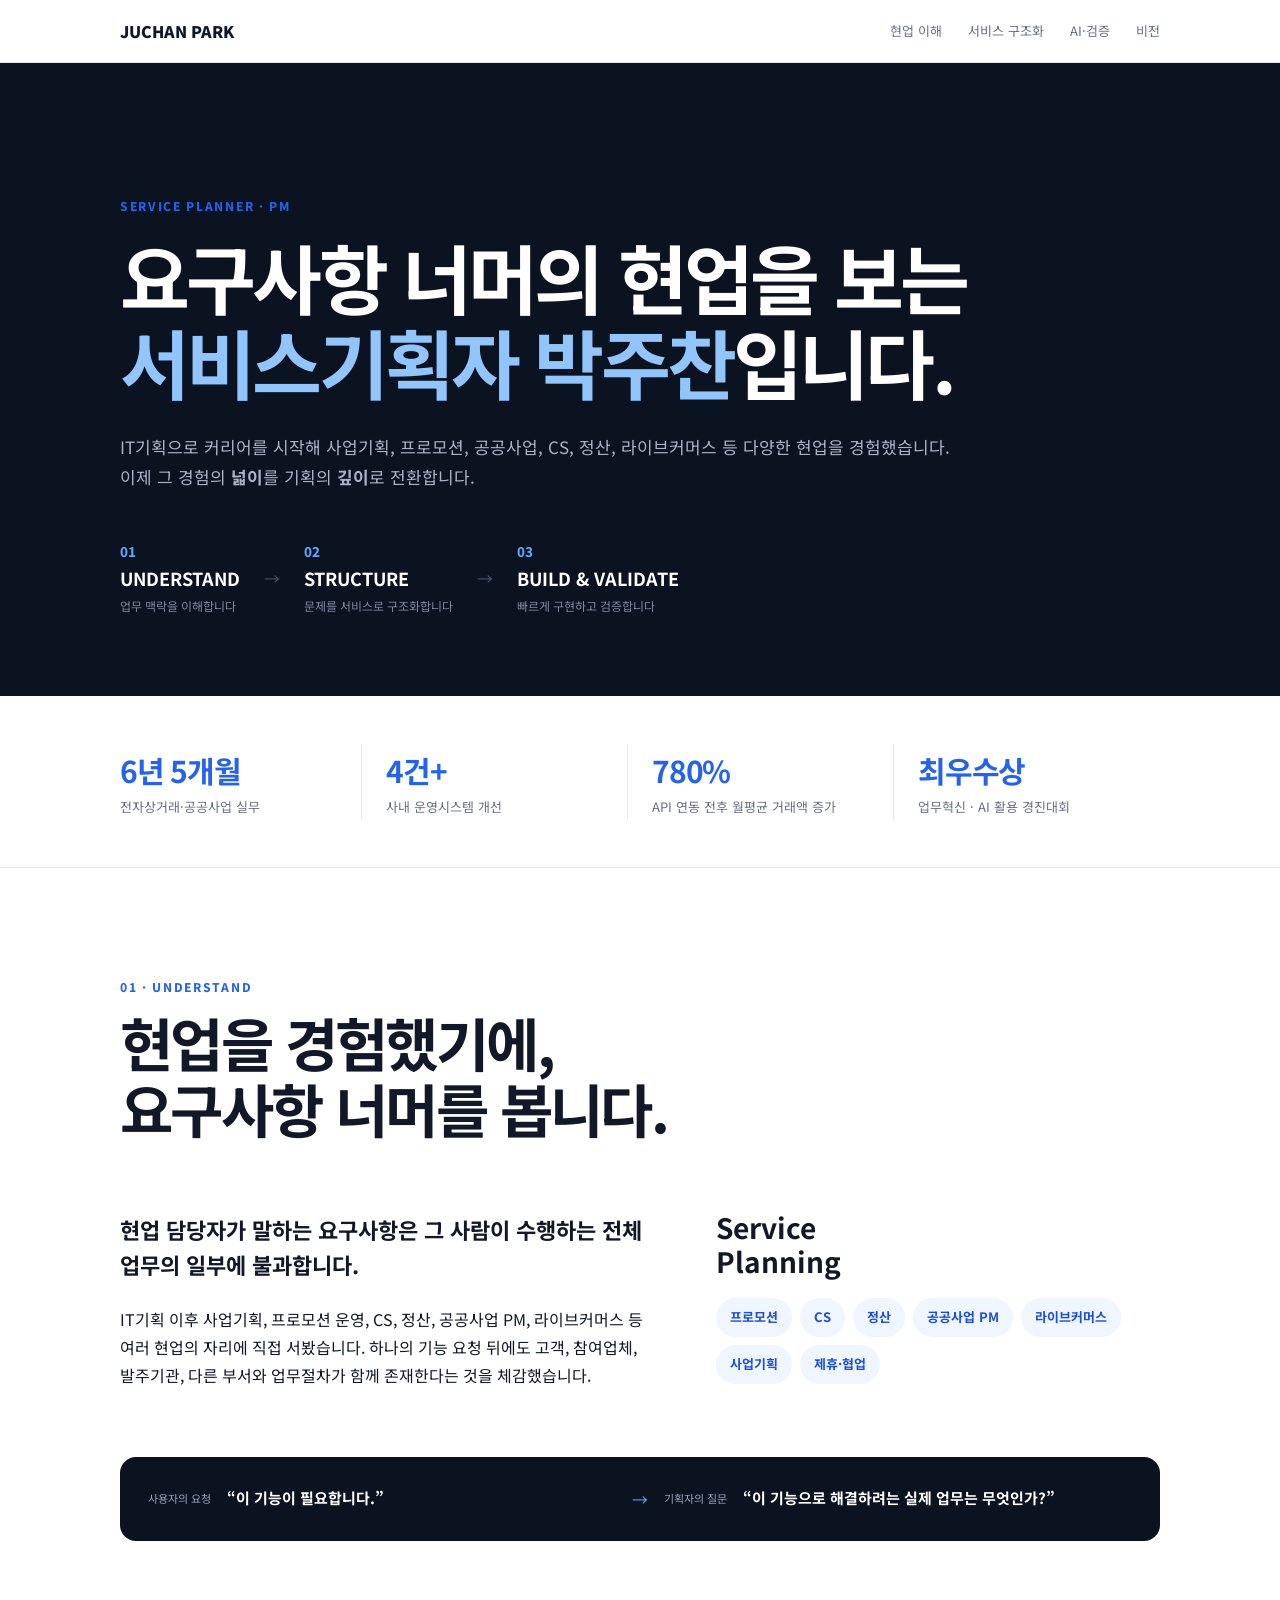
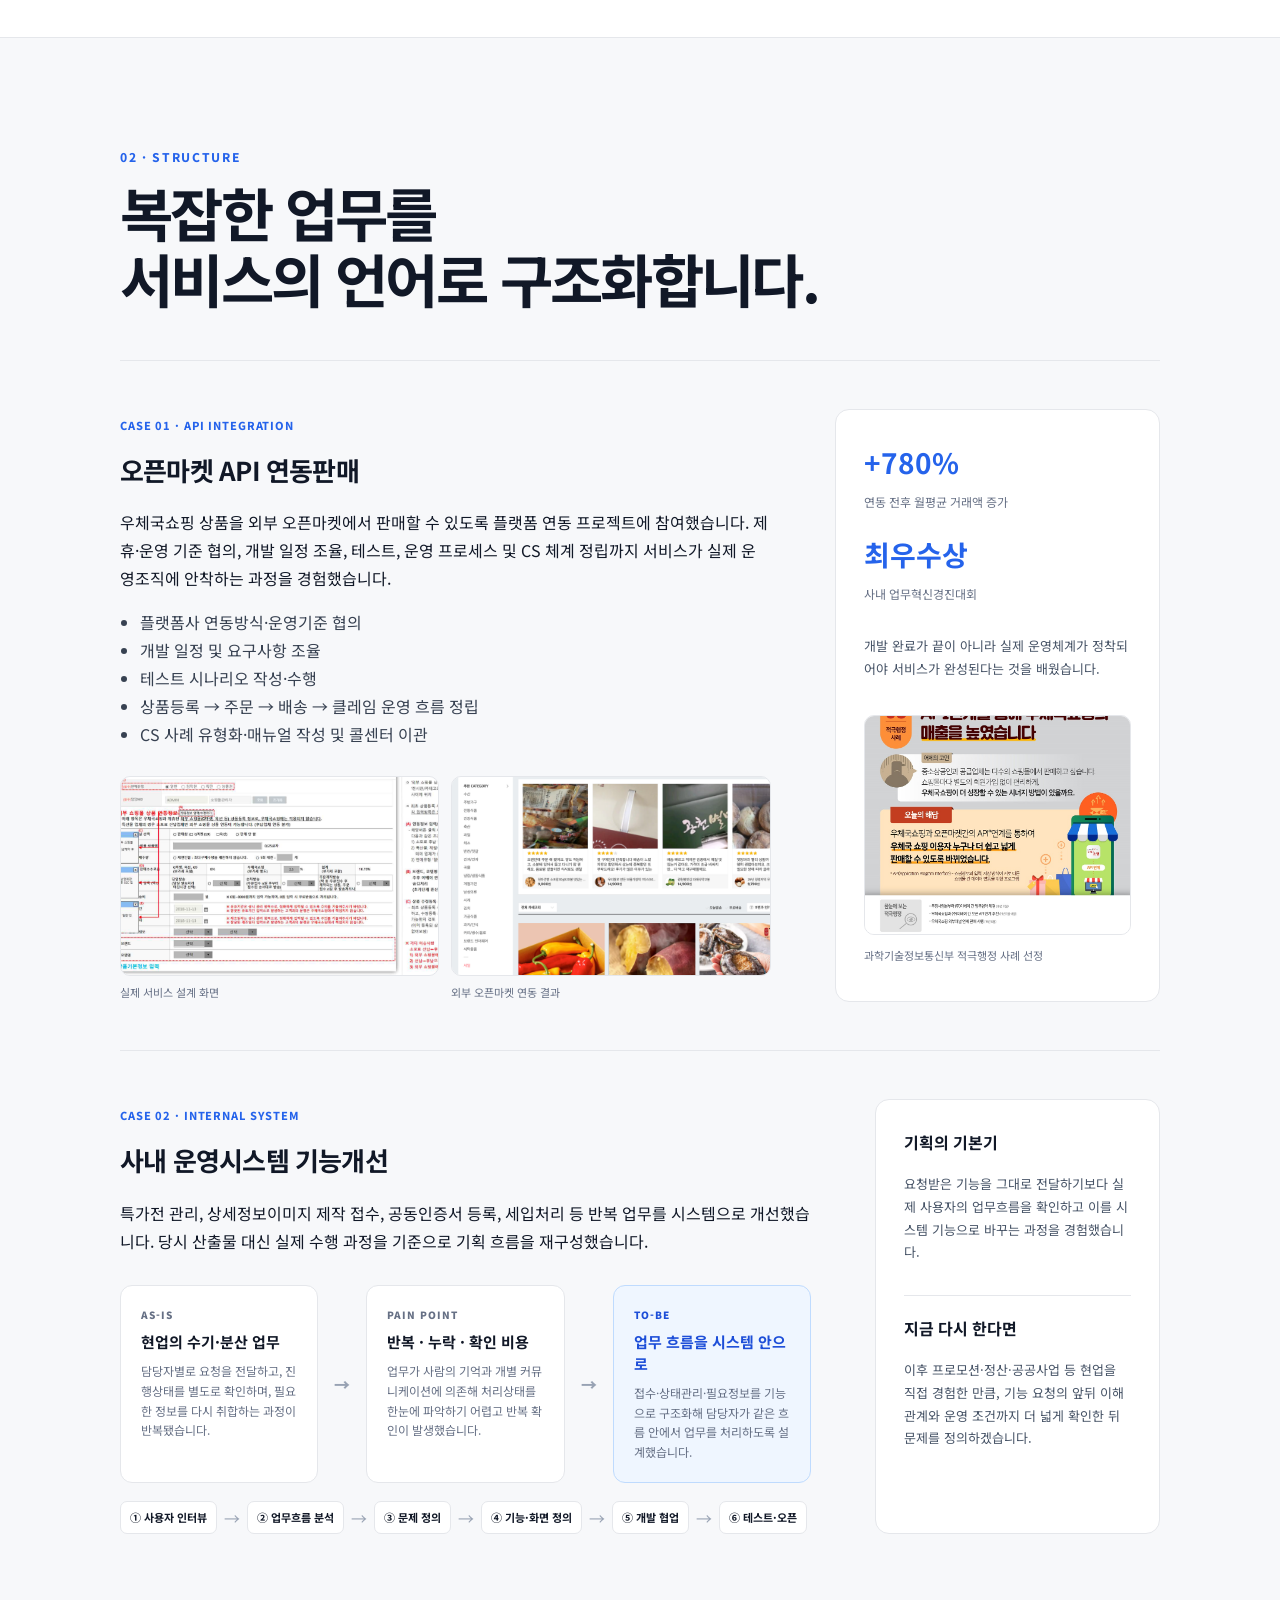
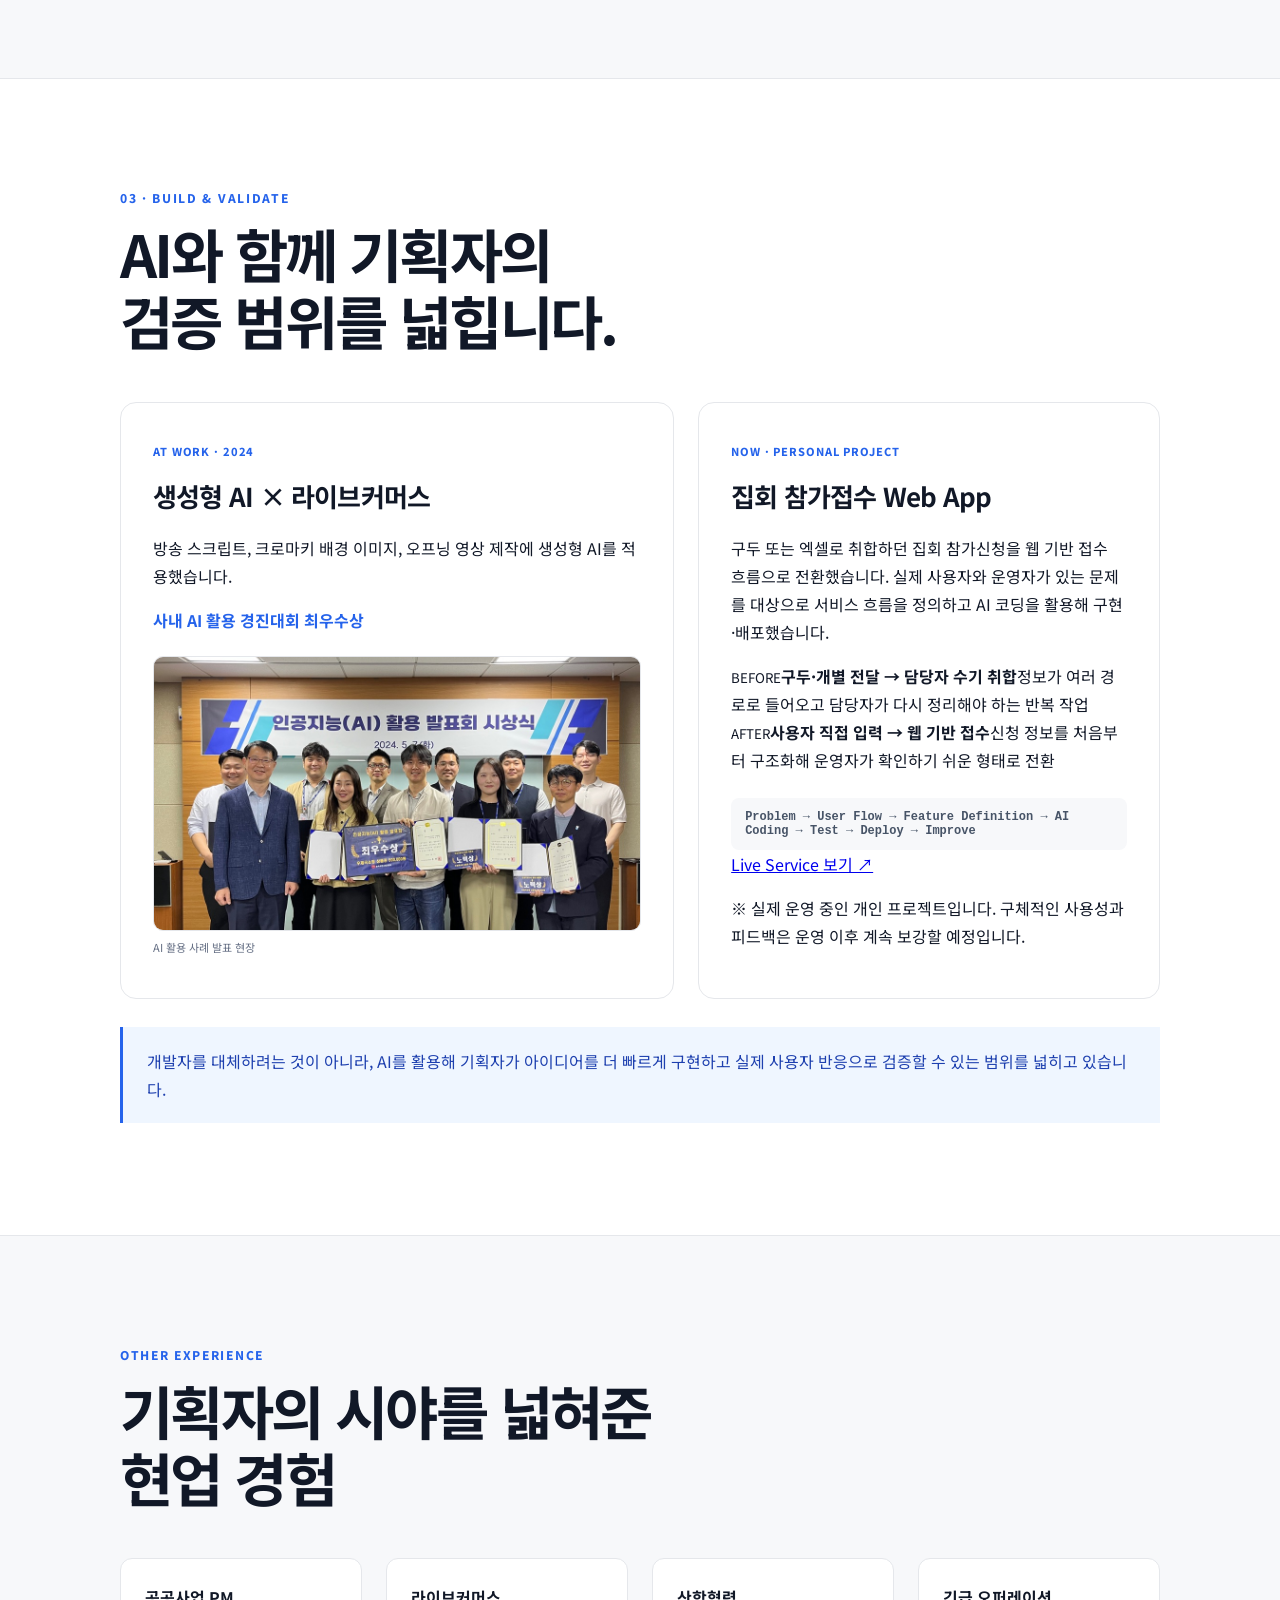
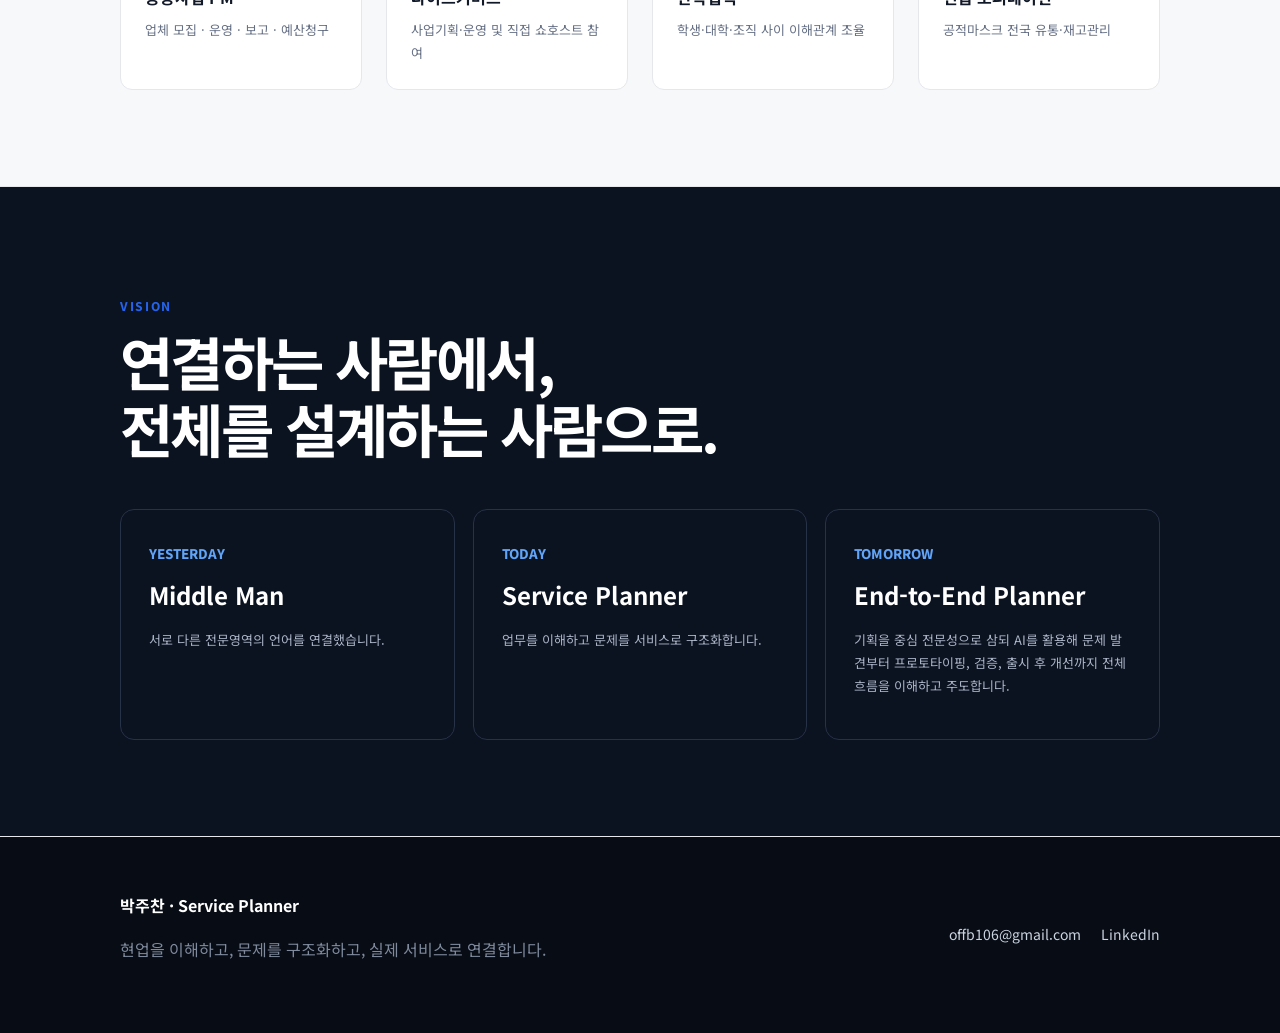
==== commit 6a0d2a2a: "Expand live web app into end-to-end case study" ====
--- a/service-planner/index.html
+++ b/service-planner/index.html
@@ -13,7 +13,12 @@
 </div>
 <div class="planner-loop"><span>① 사용자 인터뷰</span><i>→</i><span>② 업무흐름 분석</span><i>→</i><span>③ 문제 정의</span><i>→</i><span>④ 기능·화면 정의</span><i>→</i><span>⑤ 개발 협업</span><i>→</i><span>⑥ 테스트·오픈</span></div>
 </div><div class="result"><b>기획의 기본기</b><p>요청받은 기능을 그대로 전달하기보다 실제 사용자의 업무흐름을 확인하고 이를 시스템 기능으로 바꾸는 과정을 경험했습니다.</p><hr><b>지금 다시 한다면</b><p>이후 프로모션·정산·공공사업 등 현업을 직접 경험한 만큼, 기능 요청의 앞뒤 이해관계와 운영 조건까지 더 넓게 확인한 뒤 문제를 정의하겠습니다.</p></div></article></div></section>
-<section id="build"><div class="wrap"><p class="kicker">03 · BUILD & VALIDATE</p><h2>AI와 함께 기획자의<br>검증 범위를 넓힙니다.</h2><div class="two cards"><div class="card"><span class="tag">AT WORK · 2024</span><h3>생성형 AI × 라이브커머스</h3><p>방송 스크립트, 크로마키 배경 이미지, 오프닝 영상 제작에 생성형 AI를 적용했습니다.</p><strong>사내 AI 활용 경진대회 최우수상</strong><img class="card-img" src="../3. 라이브커머스 및 AI기반 업무효율화/인공지능 활용 발표회 1.jpeg" alt="인공지능 활용 경진대회 발표 현장"><small class="caption">AI 활용 사례 발표 현장</small></div><div class="card"><span class="tag">NOW · PERSONAL PROJECT</span><h3>AI-assisted Web App</h3><p>실제 사용자의 불편을 발견하고 웹서비스를 기획한 뒤 AI 코딩을 활용해 직접 구현·테스트·배포하고 있습니다.</p><div class="mini-flow">Problem → Plan → Prototype → Build → Test → Deploy → Improve</div></div></div><p class="note">개발자를 대체하려는 것이 아니라, AI를 활용해 기획자가 아이디어를 더 빠르게 구현하고 실제 사용자 반응으로 검증할 수 있는 범위를 넓히고 있습니다.</p></div></section>
+<section id="build"><div class="wrap"><p class="kicker">03 · BUILD & VALIDATE</p><h2>AI와 함께 기획자의<br>검증 범위를 넓힙니다.</h2><div class="two cards"><div class="card"><span class="tag">AT WORK · 2024</span><h3>생성형 AI × 라이브커머스</h3><p>방송 스크립트, 크로마키 배경 이미지, 오프닝 영상 제작에 생성형 AI를 적용했습니다.</p><strong>사내 AI 활용 경진대회 최우수상</strong><img class="card-img" src="../3. 라이브커머스 및 AI기반 업무효율화/인공지능 활용 발표회 1.jpeg" alt="인공지능 활용 경진대회 발표 현장"><small class="caption">AI 활용 사례 발표 현장</small></div><div class="card project-card"><span class="tag">NOW · PERSONAL PROJECT</span><h3>집회 참가접수 Web App</h3><p>구두 또는 엑셀로 취합하던 집회 참가신청을 웹 기반 접수 흐름으로 전환했습니다. 실제 사용자와 운영자가 있는 문제를 대상으로 서비스 흐름을 정의하고 AI 코딩을 활용해 구현·배포했습니다.</p>
+<div class="project-problem"><small>BEFORE</small><b>구두·개별 전달 → 담당자 수기 취합</b><span>정보가 여러 경로로 들어오고 담당자가 다시 정리해야 하는 반복 작업</span></div>
+<div class="project-solution"><small>AFTER</small><b>사용자 직접 입력 → 웹 기반 접수</b><span>신청 정보를 처음부터 구조화해 운영자가 확인하기 쉬운 형태로 전환</span></div>
+<div class="mini-flow">Problem → User Flow → Feature Definition → AI Coding → Test → Deploy → Improve</div>
+<a class="live-link" href="https://truman-ai.github.io/gathering-2026f-r9k2/" target="_blank" rel="noopener">Live Service 보기 ↗</a>
+<p class="project-note">※ 실제 운영 중인 개인 프로젝트입니다. 구체적인 사용성과 피드백은 운영 이후 계속 보강할 예정입니다.</p></div></div><p class="note">개발자를 대체하려는 것이 아니라, AI를 활용해 기획자가 아이디어를 더 빠르게 구현하고 실제 사용자 반응으로 검증할 수 있는 범위를 넓히고 있습니다.</p></div></section>
 <section class="alt"><div class="wrap"><p class="kicker">OTHER EXPERIENCE</p><h2>기획자의 시야를 넓혀준<br>현업 경험</h2><div class="grid4 exp"><div><b>공공사업 PM</b><span>업체 모집 · 운영 · 보고 · 예산청구</span></div><div><b>라이브커머스</b><span>사업기획·운영 및 직접 쇼호스트 참여</span></div><div><b>산학협력</b><span>학생·대학·조직 사이 이해관계 조율</span></div><div><b>긴급 오퍼레이션</b><span>공적마스크 전국 유통·재고관리</span></div></div></div></section>
 <section id="vision" class="vision"><div class="wrap"><p class="kicker">VISION</p><h2>연결하는 사람에서,<br>전체를 설계하는 사람으로.</h2><div class="vision-grid"><div><small>YESTERDAY</small><b>Middle Man</b><p>서로 다른 전문영역의 언어를 연결했습니다.</p></div><div><small>TODAY</small><b>Service Planner</b><p>업무를 이해하고 문제를 서비스로 구조화합니다.</p></div><div><small>TOMORROW</small><b>End-to-End Planner</b><p>기획을 중심 전문성으로 삼되 AI를 활용해 문제 발견부터 프로토타이핑, 검증, 출시 후 개선까지 전체 흐름을 이해하고 주도합니다.</p></div></div></div></section>
 <footer><div class="wrap foot"><div><b>박주찬 · Service Planner</b><p>현업을 이해하고, 문제를 구조화하고, 실제 서비스로 연결합니다.</p></div><div><a href="mailto:offb106@gmail.com">offb106@gmail.com</a><a href="https://www.linkedin.com/in/juchanp/" target="_blank" rel="noopener">LinkedIn</a></div></div></footer><script src="script.js"></script></body></html>
--- a/service-planner/styles.css
+++ b/service-planner/styles.css
@@ -1 +1 @@
-:root{--ink:#111827;--muted:#667085;--line:#e5e7eb;--blue:#2563eb;--blue2:#eff6ff;--dark:#0b1220;--soft:#f7f8fa;--max:1120px}*{box-sizing:border-box}html{scroll-behavior:smooth}body{margin:0;font-family:"Noto Sans KR",sans-serif;color:var(--ink);line-height:1.75;background:#fff}.wrap{max-width:var(--max);margin:auto;padding:0 40px}nav{position:sticky;top:0;z-index:20;background:rgba(255,255,255,.92);backdrop-filter:blur(12px);border-bottom:1px solid var(--line)}.nav{height:62px;display:flex;align-items:center;justify-content:space-between}.brand{font-weight:900;color:var(--ink);text-decoration:none}.links{display:flex;gap:26px}.links a{font-size:13px;color:var(--muted);text-decoration:none}.hero{background:var(--dark);color:#fff;padding:120px 0 80px}.eyebrow,.kicker{font-size:12px;font-weight:800;letter-spacing:.14em;color:var(--blue);text-transform:uppercase}.hero h1{font-size:clamp(42px,6vw,76px);line-height:1.12;letter-spacing:-.05em;margin:18px 0 28px}.hero h1 span{color:#93c5fd}.lead{color:#aab4c5;font-size:17px;max-width:850px}.flow{display:flex;align-items:center;gap:24px;margin-top:48px}.flow div{display:flex;flex-direction:column}.flow small{color:#60a5fa;font-weight:800}.flow b{font-size:18px}.flow span{font-size:12px;color:#7f8a9d}.flow i{font-style:normal;color:#475569}.metrics{border-bottom:1px solid var(--line);padding:48px 0}.grid4{display:grid;grid-template-columns:repeat(4,1fr);gap:24px}.metrics .grid4>div{display:flex;flex-direction:column;border-right:1px solid var(--line)}.metrics .grid4>div:last-child{border:0}.metrics strong{font-size:30px;color:var(--blue);letter-spacing:-.04em}.metrics span,.exp span{font-size:13px;color:var(--muted)}section{padding:96px 0;border-bottom:1px solid var(--line)}section.alt{background:var(--soft)}h2{font-size:clamp(36px,5vw,58px);line-height:1.15;letter-spacing:-.045em;margin:12px 0 48px}h3{font-size:26px;letter-spacing:-.03em;margin:10px 0 16px}.two{display:grid;grid-template-columns:1.2fr 1fr;gap:64px}.big{font-size:22px;font-weight:700;line-height:1.6}.orbit{display:flex;flex-wrap:wrap;gap:8px;align-content:center}.orbit b{width:100%;font-size:28px;line-height:1.2;margin-bottom:12px}.orbit span,.steps span{background:var(--blue2);color:#1d4ed8;border-radius:999px;padding:8px 14px;font-size:13px;font-weight:700}.question{margin-top:52px;padding:28px;background:var(--dark);color:#fff;border-radius:16px;display:grid;grid-template-columns:auto 1fr auto auto 1fr;gap:16px;align-items:center}.question span{font-size:11px;color:#94a3b8}.question b{font-size:15px}.question em{font-style:normal;color:#60a5fa}.case{display:grid;grid-template-columns:1.6fr .8fr;gap:64px;padding:48px 0;border-top:1px solid var(--line)}.tag{font-size:11px;font-weight:800;letter-spacing:.08em;color:var(--blue)}ul{padding-left:20px;color:#374151}.result{background:#fff;border:1px solid var(--line);border-radius:14px;padding:28px;display:flex;flex-direction:column;align-items:flex-start;gap:4px}.result strong{font-size:28px;color:var(--blue)}.result span{font-size:12px;color:var(--muted);margin-bottom:14px}.result p{font-size:13px;color:#475467}.steps{display:flex;align-items:center;flex-wrap:wrap;gap:8px;margin-top:24px}.steps i{font-style:normal;color:#98a2b3}.cards{gap:24px}.card{border:1px solid var(--line);border-radius:16px;padding:32px}.card strong{color:var(--blue)}.mini-flow{margin-top:24px;padding:12px 14px;background:var(--soft);font:600 12px monospace;color:#475467;border-radius:8px}.note{margin-top:28px;padding:20px 24px;border-left:3px solid var(--blue);background:var(--blue2);color:#1e40af}.exp>div{background:#fff;border:1px solid var(--line);border-radius:12px;padding:24px;display:flex;flex-direction:column;gap:8px}.vision{background:var(--dark);color:#fff}.vision h2{color:#fff}.vision-grid{display:grid;grid-template-columns:repeat(3,1fr);gap:18px}.vision-grid>div{border:1px solid #263247;border-radius:14px;padding:28px}.vision-grid small{color:#60a5fa;font-weight:800}.vision-grid b{display:block;font-size:24px;margin:8px 0}.vision-grid p{font-size:13px;color:#aab4c5}footer{background:#070c15;color:#fff;padding:54px 0}.foot{display:flex;justify-content:space-between;gap:30px}.foot p{color:#7f8a9d}.foot>div:last-child{display:flex;gap:20px;align-items:center}.foot a{color:#cbd5e1;text-decoration:none;font-size:14px}@media(max-width:800px){.wrap{padding:0 20px}.links{display:none}.hero{padding:90px 0 60px}.flow{align-items:flex-start;flex-direction:column}.flow i{display:none}.grid4,.two,.case,.vision-grid{grid-template-columns:1fr}.metrics .grid4>div{border:0;border-bottom:1px solid var(--line);padding-bottom:16px}.question{grid-template-columns:1fr}.question em{transform:rotate(90deg);width:max-content}.case{gap:24px}.foot{flex-direction:column}.foot>div:last-child{align-items:flex-start;flex-direction:column}section{padding:68px 0}}.proof-grid{display:grid;grid-template-columns:1fr 1fr;gap:12px;margin-top:28px}.proof-grid figure{margin:0}.proof-grid img,.proof-single,.card-img{width:100%;display:block;border:1px solid var(--line);border-radius:10px;object-fit:cover}.proof-grid img{aspect-ratio:16/10}.proof-single{margin-top:18px;max-height:220px;object-fit:cover}.card-img{margin-top:22px;aspect-ratio:16/9}.proof-grid figcaption,.caption{display:block;font-size:11px;color:var(--muted);margin-top:7px}@media(max-width:600px){.proof-grid{grid-template-columns:1fr}}+:root{--ink:#111827;--muted:#667085;--line:#e5e7eb;--blue:#2563eb;--blue2:#eff6ff;--dark:#0b1220;--soft:#f7f8fa;--max:1120px}*{box-sizing:border-box}html{scroll-behavior:smooth}body{margin:0;font-family:"Noto Sans KR",sans-serif;color:var(--ink);line-height:1.75;background:#fff}.wrap{max-width:var(--max);margin:auto;padding:0 40px}nav{position:sticky;top:0;z-index:20;background:rgba(255,255,255,.92);backdrop-filter:blur(12px);border-bottom:1px solid var(--line)}.nav{height:62px;display:flex;align-items:center;justify-content:space-between}.brand{font-weight:900;color:var(--ink);text-decoration:none}.links{display:flex;gap:26px}.links a{font-size:13px;color:var(--muted);text-decoration:none}.hero{background:var(--dark);color:#fff;padding:120px 0 80px}.eyebrow,.kicker{font-size:12px;font-weight:800;letter-spacing:.14em;color:var(--blue);text-transform:uppercase}.hero h1{font-size:clamp(42px,6vw,76px);line-height:1.12;letter-spacing:-.05em;margin:18px 0 28px}.hero h1 span{color:#93c5fd}.lead{color:#aab4c5;font-size:17px;max-width:850px}.flow{display:flex;align-items:center;gap:24px;margin-top:48px}.flow div{display:flex;flex-direction:column}.flow small{color:#60a5fa;font-weight:800}.flow b{font-size:18px}.flow span{font-size:12px;color:#7f8a9d}.flow i{font-style:normal;color:#475569}.metrics{border-bottom:1px solid var(--line);padding:48px 0}.grid4{display:grid;grid-template-columns:repeat(4,1fr);gap:24px}.metrics .grid4>div{display:flex;flex-direction:column;border-right:1px solid var(--line)}.metrics .grid4>div:last-child{border:0}.metrics strong{font-size:30px;color:var(--blue);letter-spacing:-.04em}.metrics span,.exp span{font-size:13px;color:var(--muted)}section{padding:96px 0;border-bottom:1px solid var(--line)}section.alt{background:var(--soft)}h2{font-size:clamp(36px,5vw,58px);line-height:1.15;letter-spacing:-.045em;margin:12px 0 48px}h3{font-size:26px;letter-spacing:-.03em;margin:10px 0 16px}.two{display:grid;grid-template-columns:1.2fr 1fr;gap:64px}.big{font-size:22px;font-weight:700;line-height:1.6}.orbit{display:flex;flex-wrap:wrap;gap:8px;align-content:center}.orbit b{width:100%;font-size:28px;line-height:1.2;margin-bottom:12px}.orbit span,.steps span{background:var(--blue2);color:#1d4ed8;border-radius:999px;padding:8px 14px;font-size:13px;font-weight:700}.question{margin-top:52px;padding:28px;background:var(--dark);color:#fff;border-radius:16px;display:grid;grid-template-columns:auto 1fr auto auto 1fr;gap:16px;align-items:center}.question span{font-size:11px;color:#94a3b8}.question b{font-size:15px}.question em{font-style:normal;color:#60a5fa}.case{display:grid;grid-template-columns:1.6fr .8fr;gap:64px;padding:48px 0;border-top:1px solid var(--line)}.tag{font-size:11px;font-weight:800;letter-spacing:.08em;color:var(--blue)}ul{padding-left:20px;color:#374151}.result{background:#fff;border:1px solid var(--line);border-radius:14px;padding:28px;display:flex;flex-direction:column;align-items:flex-start;gap:4px}.result strong{font-size:28px;color:var(--blue)}.result span{font-size:12px;color:var(--muted);margin-bottom:14px}.result p{font-size:13px;color:#475467}.steps{display:flex;align-items:center;flex-wrap:wrap;gap:8px;margin-top:24px}.steps i{font-style:normal;color:#98a2b3}.cards{gap:24px}.card{border:1px solid var(--line);border-radius:16px;padding:32px}.card strong{color:var(--blue)}.mini-flow{margin-top:24px;padding:12px 14px;background:var(--soft);font:600 12px monospace;color:#475467;border-radius:8px}.note{margin-top:28px;padding:20px 24px;border-left:3px solid var(--blue);background:var(--blue2);color:#1e40af}.exp>div{background:#fff;border:1px solid var(--line);border-radius:12px;padding:24px;display:flex;flex-direction:column;gap:8px}.vision{background:var(--dark);color:#fff}.vision h2{color:#fff}.vision-grid{display:grid;grid-template-columns:repeat(3,1fr);gap:18px}.vision-grid>div{border:1px solid #263247;border-radius:14px;padding:28px}.vision-grid small{color:#60a5fa;font-weight:800}.vision-grid b{display:block;font-size:24px;margin:8px 0}.vision-grid p{font-size:13px;color:#aab4c5}footer{background:#070c15;color:#fff;padding:54px 0}.foot{display:flex;justify-content:space-between;gap:30px}.foot p{color:#7f8a9d}.foot>div:last-child{display:flex;gap:20px;align-items:center}.foot a{color:#cbd5e1;text-decoration:none;font-size:14px}@media(max-width:800px){.wrap{padding:0 20px}.links{display:none}.hero{padding:90px 0 60px}.flow{align-items:flex-start;flex-direction:column}.flow i{display:none}.grid4,.two,.case,.vision-grid{grid-template-columns:1fr}.metrics .grid4>div{border:0;border-bottom:1px solid var(--line);padding-bottom:16px}.question{grid-template-columns:1fr}.question em{transform:rotate(90deg);width:max-content}.case{gap:24px}.foot{flex-direction:column}.foot>div:last-child{align-items:flex-start;flex-direction:column}section{padding:68px 0}}.proof-grid{display:grid;grid-template-columns:1fr 1fr;gap:12px;margin-top:28px}.proof-grid figure{margin:0}.proof-grid img,.proof-single,.card-img{width:100%;display:block;border:1px solid var(--line);border-radius:10px;object-fit:cover}.proof-grid img{aspect-ratio:16/10}.proof-single{margin-top:18px;max-height:220px;object-fit:cover}.card-img{margin-top:22px;aspect-ratio:16/9}.proof-grid figcaption,.caption{display:block;font-size:11px;color:var(--muted);margin-top:7px}@media(max-width:600px){.proof-grid{grid-template-columns:1fr}}.case-process{grid-template-columns:minmax(0,1.7fr) minmax(260px,.7fr)}.process-diagram{display:grid;grid-template-columns:1fr 28px 1fr 28px 1fr;gap:10px;align-items:stretch;margin-top:30px}.process-col{padding:20px;border:1px solid var(--line);border-radius:12px;background:#fff;min-width:0}.process-col small{display:block;font-size:10px;font-weight:900;letter-spacing:.1em;color:var(--muted);margin-bottom:8px}.process-col b{display:block;font-size:15px;line-height:1.45;margin-bottom:8px}.process-col p{font-size:12px;line-height:1.65;color:var(--muted);margin:0}.process-col.tobe{border-color:#bfdbfe;background:var(--blue2)}.process-col.tobe small,.process-col.tobe b{color:#1d4ed8}.process-arrow{display:flex;align-items:center;justify-content:center;color:#98a2b3;font-weight:900}.planner-loop{display:flex;flex-wrap:wrap;align-items:center;gap:7px;margin-top:18px}.planner-loop span{font-size:11px;font-weight:700;padding:6px 9px;background:#fff;border:1px solid var(--line);border-radius:7px}.planner-loop i{font-style:normal;color:#98a2b3}.result hr{width:100%;border:0;border-top:1px solid var(--line);margin:14px 0}@media(max-width:900px){.process-diagram{grid-template-columns:1fr}.process-arrow{transform:rotate(90deg);height:18px}.case-process{grid-template-columns:1fr}}
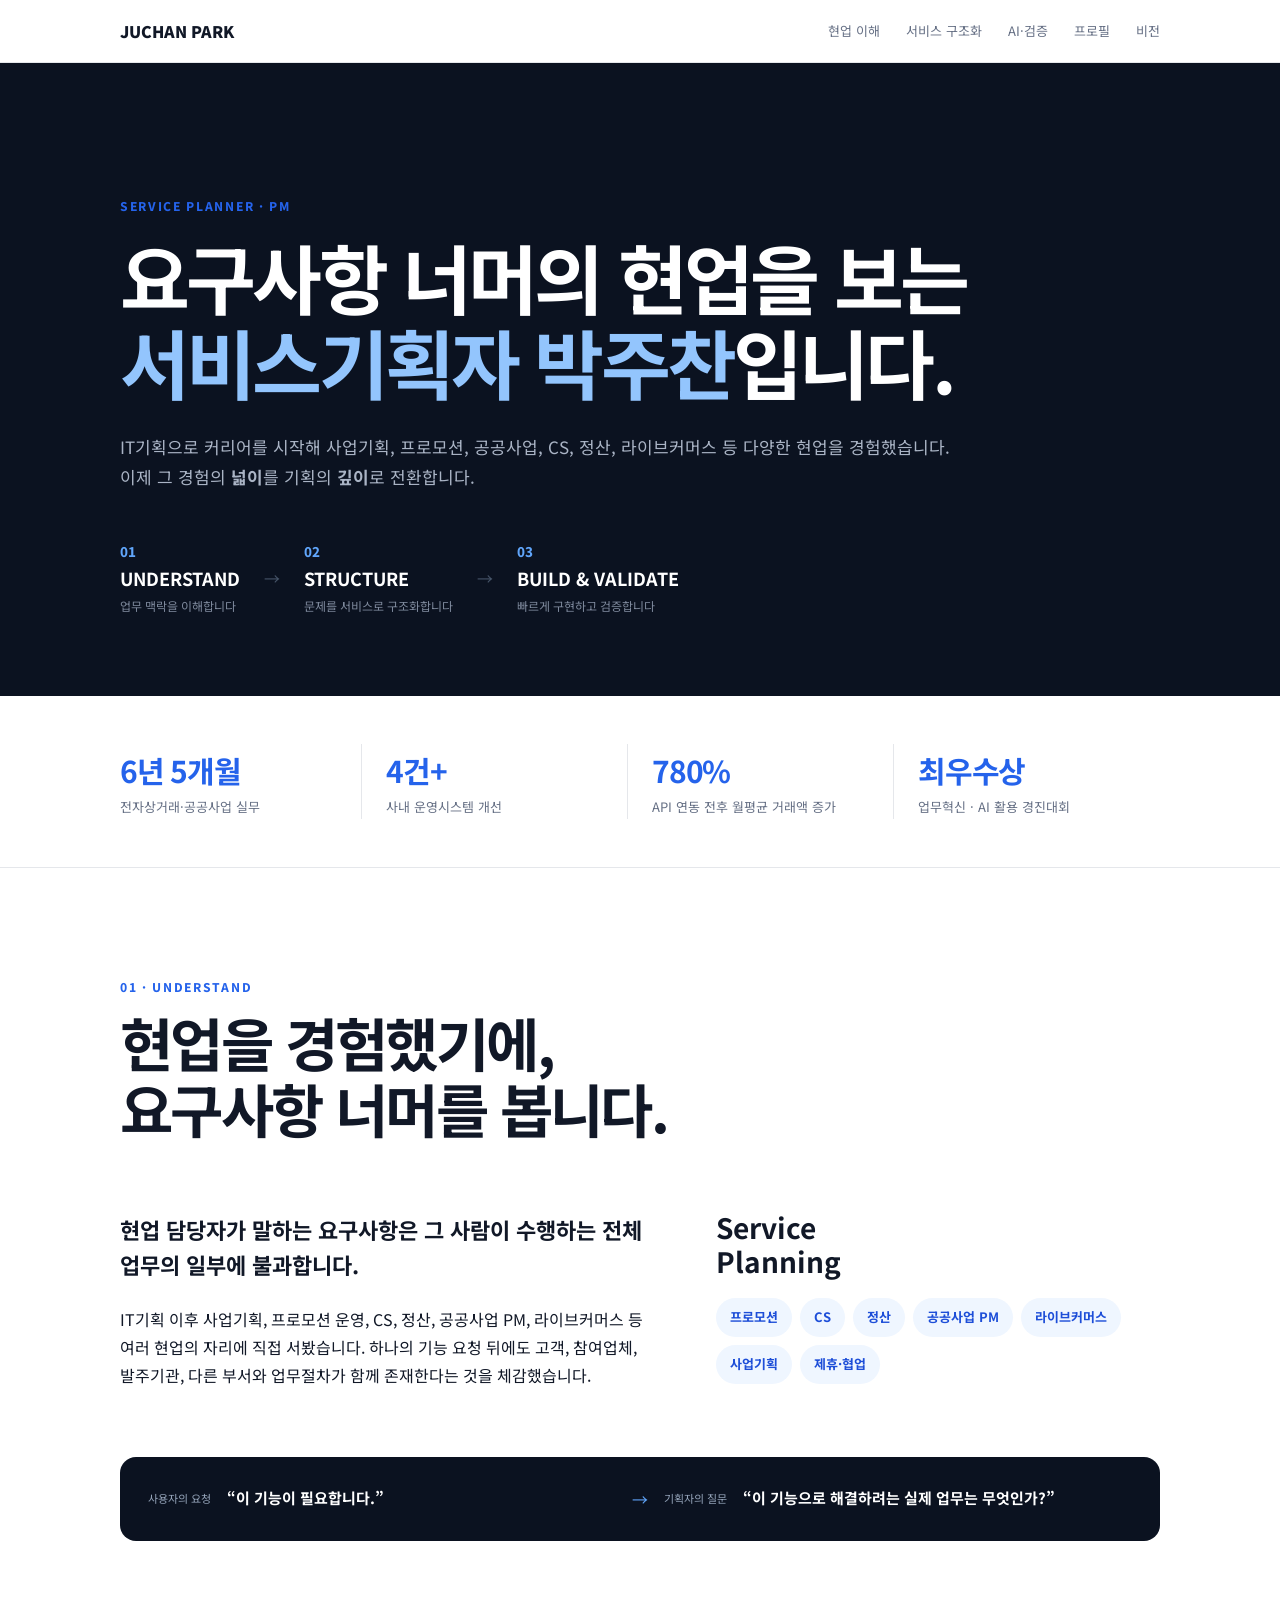
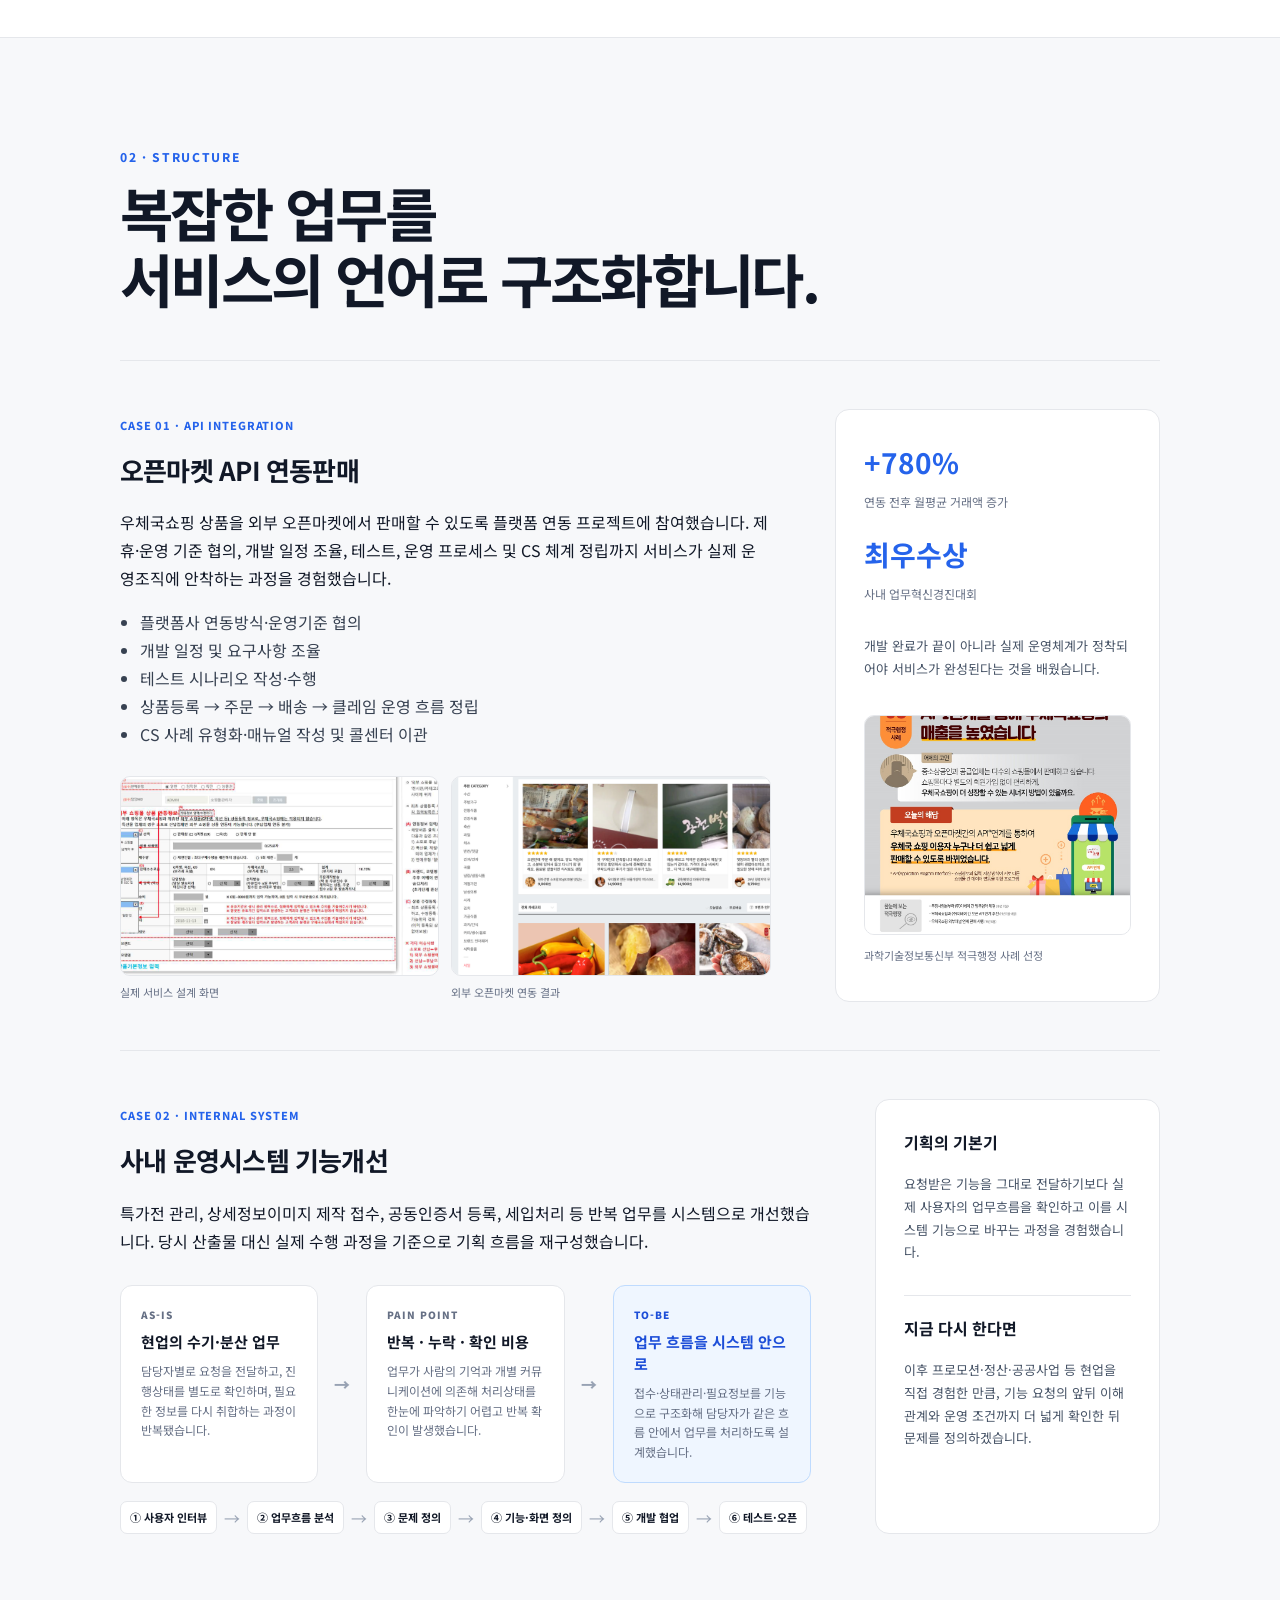
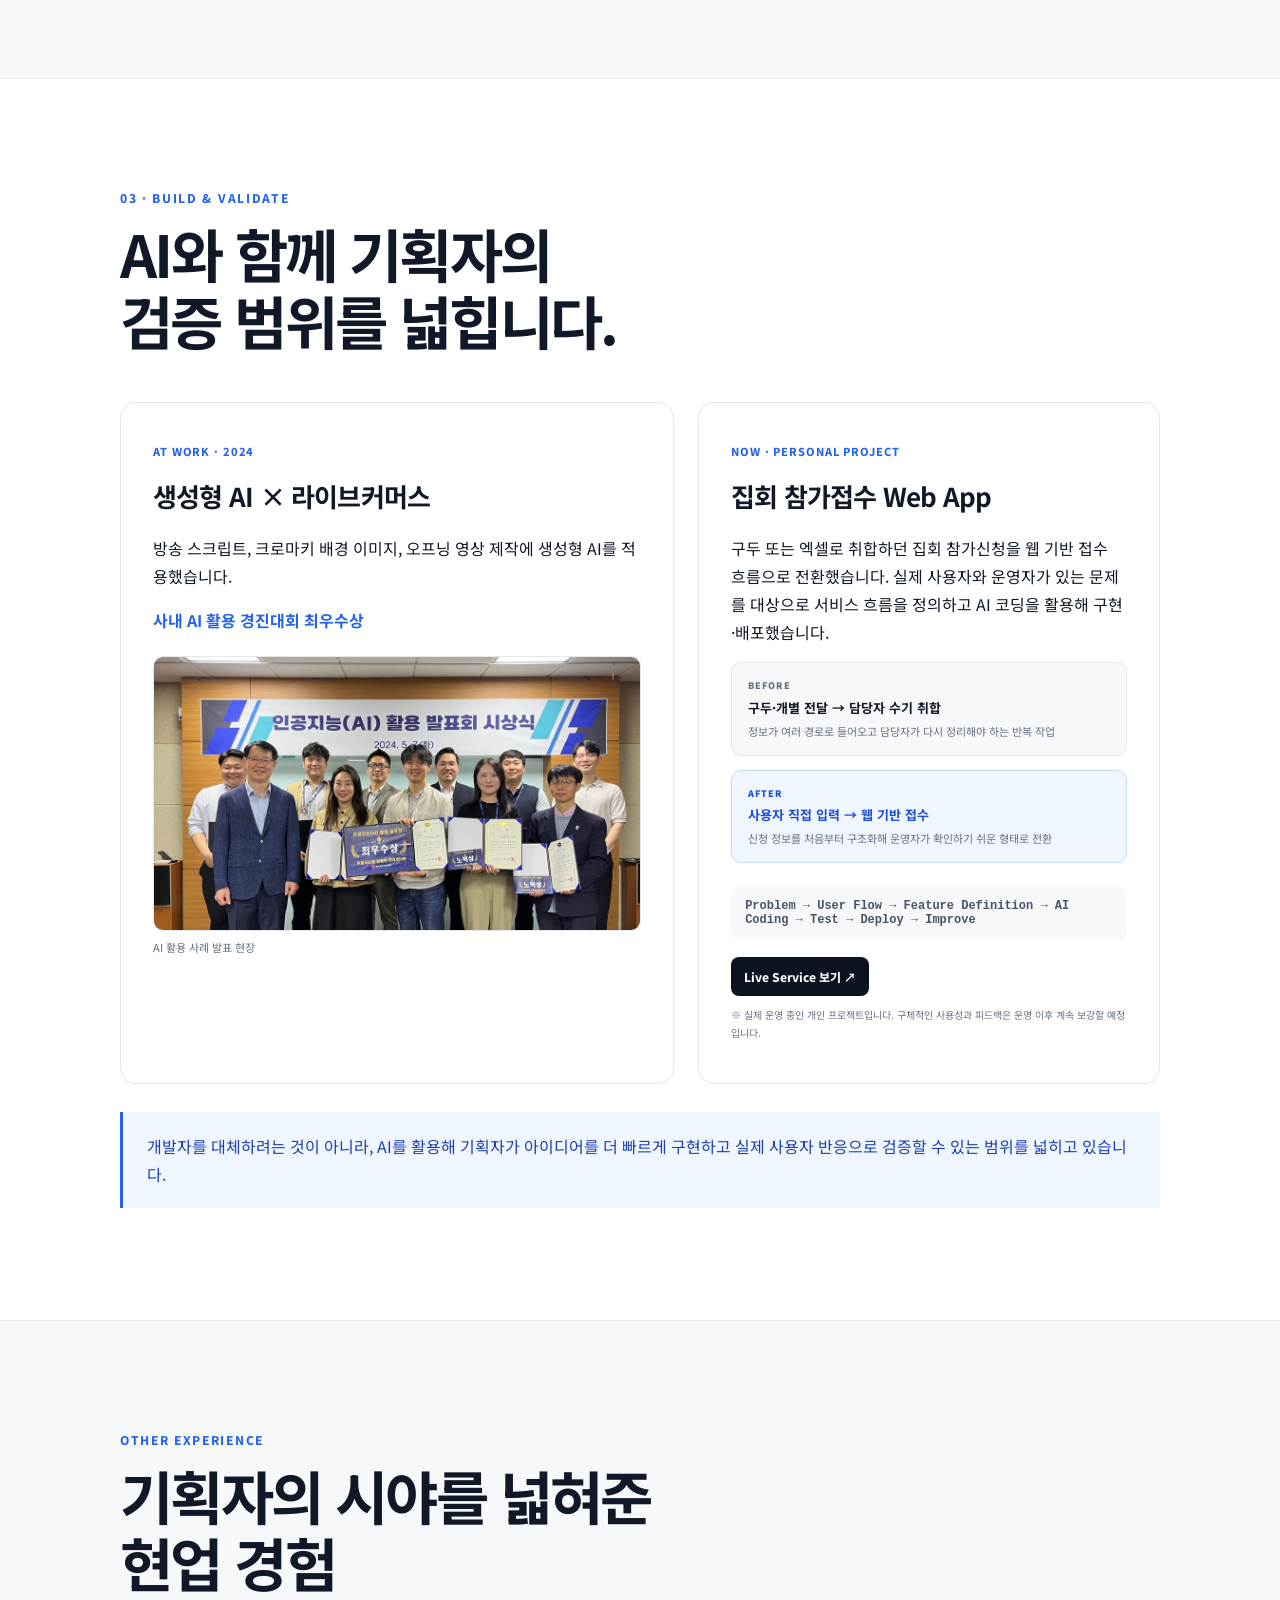
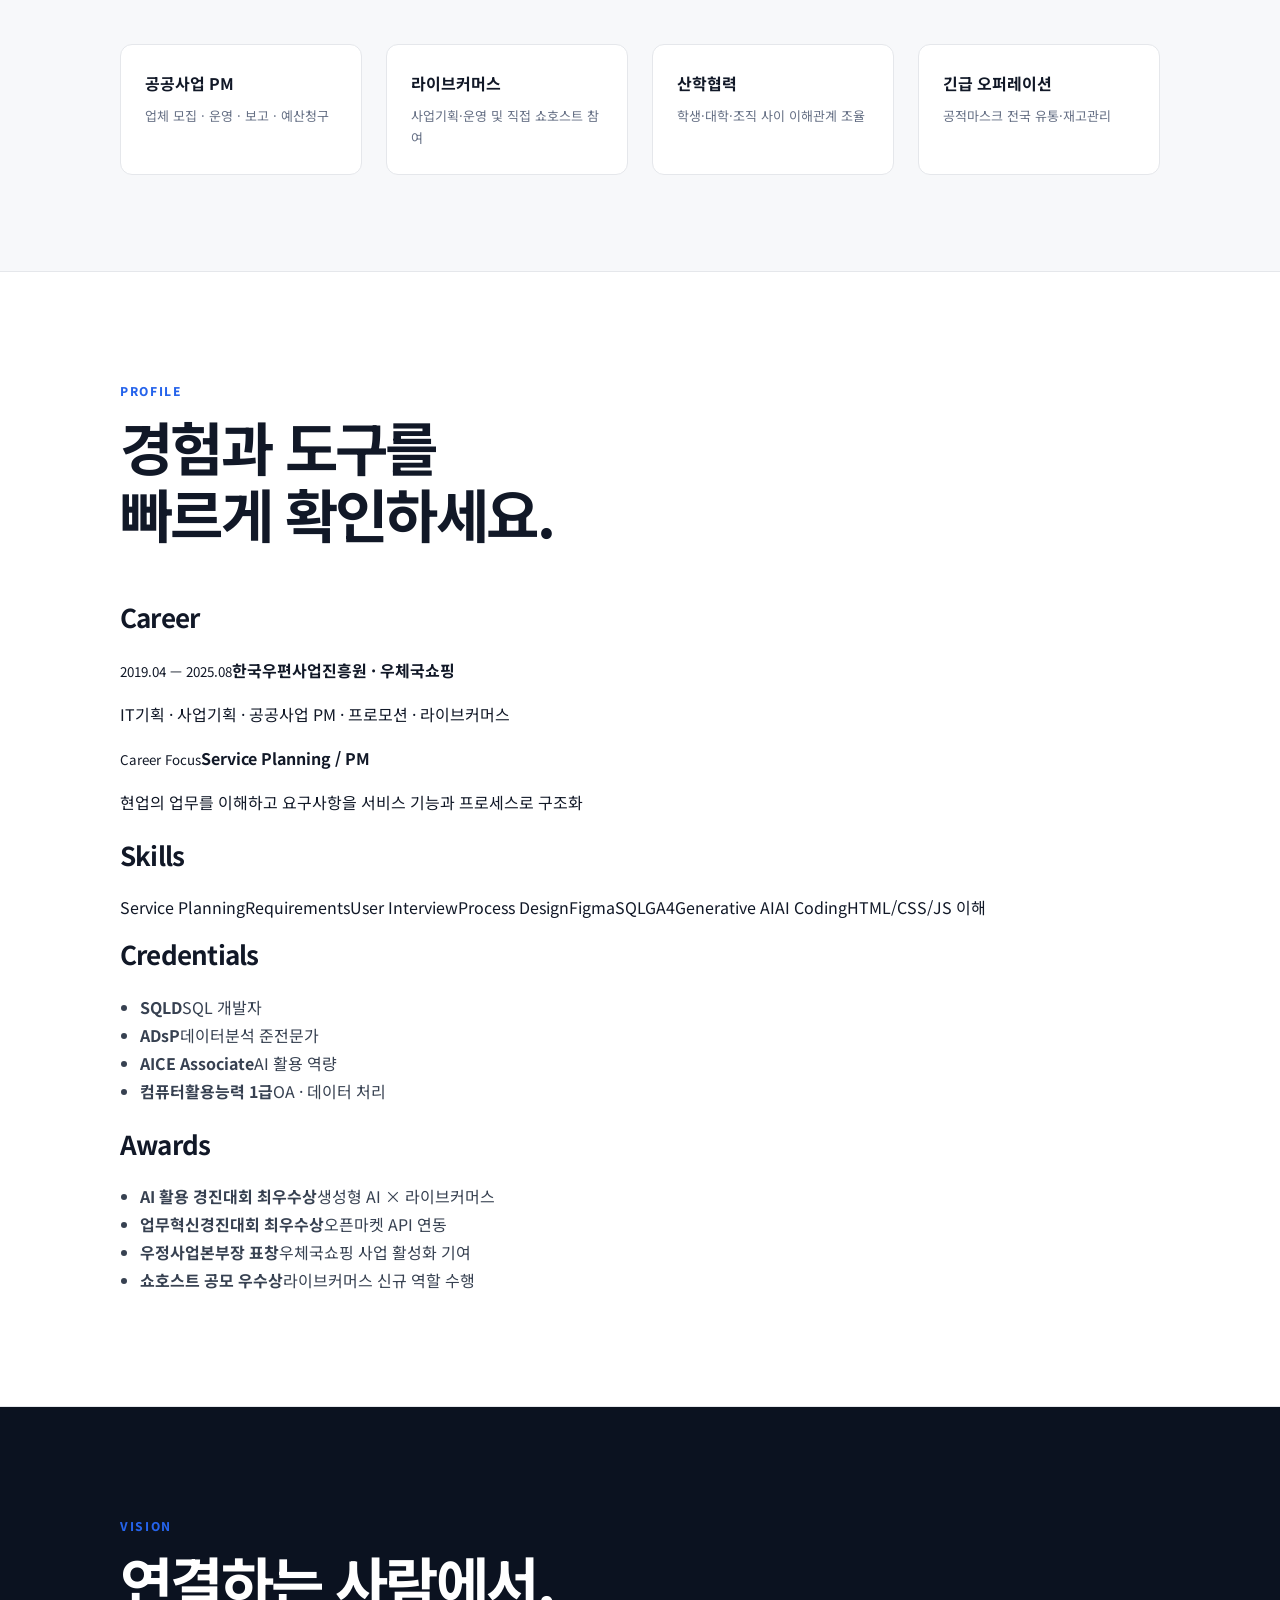
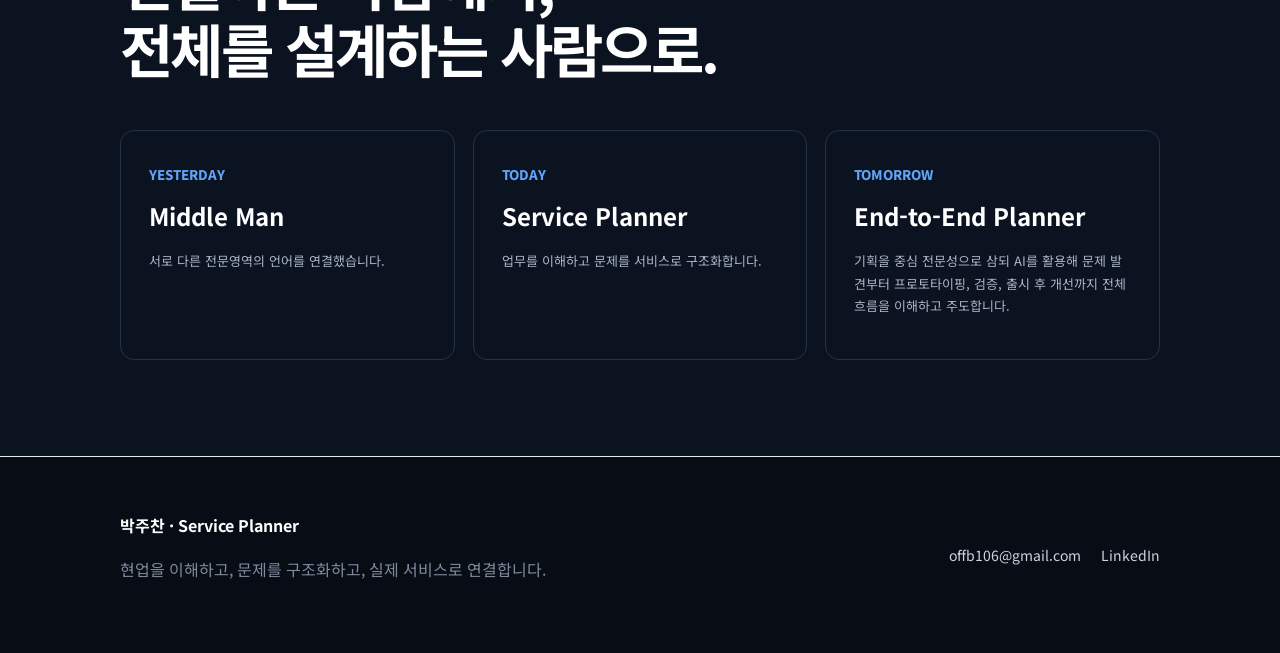
==== commit 8332e754: "Add career skills credentials and awards section" ====
--- a/service-planner/index.html
+++ b/service-planner/index.html
@@ -1,5 +1,5 @@
 <!doctype html><html lang="ko"><head><meta charset="utf-8"><meta name="viewport" content="width=device-width,initial-scale=1"><title>박주찬 | Service Planner Portfolio</title><meta name="description" content="현업의 문제를 이해하고 서비스의 언어로 구조화하는 서비스기획자 박주찬의 포트폴리오"><link rel="preconnect" href="https://fonts.googleapis.com"><link rel="preconnect" href="https://fonts.gstatic.com" crossorigin><link href="https://fonts.googleapis.com/css2?family=Noto+Sans+KR:wght@400;500;600;700;800;900&display=swap" rel="stylesheet"><link rel="stylesheet" href="styles.css"></head><body>
-<nav><div class="wrap nav"><a class="brand" href="#top">JUCHAN PARK</a><div class="links"><a href="#understand">현업 이해</a><a href="#structure">서비스 구조화</a><a href="#build">AI·검증</a><a href="#vision">비전</a></div></div></nav>
+<nav><div class="wrap nav"><a class="brand" href="#top">JUCHAN PARK</a><div class="links"><a href="#understand">현업 이해</a><a href="#structure">서비스 구조화</a><a href="#build">AI·검증</a><a href="#profile">프로필</a><a href="#vision">비전</a></div></div></nav>
 <header class="hero" id="top"><div class="wrap"><p class="eyebrow">SERVICE PLANNER · PM</p><h1>요구사항 너머의 현업을 보는<br><span>서비스기획자 박주찬</span>입니다.</h1><p class="lead">IT기획으로 커리어를 시작해 사업기획, 프로모션, 공공사업, CS, 정산, 라이브커머스 등 다양한 현업을 경험했습니다.<br>이제 그 경험의 <b>넓이</b>를 기획의 <b>깊이</b>로 전환합니다.</p><div class="flow"><div><small>01</small><b>UNDERSTAND</b><span>업무 맥락을 이해합니다</span></div><i>→</i><div><small>02</small><b>STRUCTURE</b><span>문제를 서비스로 구조화합니다</span></div><i>→</i><div><small>03</small><b>BUILD & VALIDATE</b><span>빠르게 구현하고 검증합니다</span></div></div></div></header>
 <section class="metrics"><div class="wrap grid4"><div><strong>6년 5개월</strong><span>전자상거래·공공사업 실무</span></div><div><strong>4건+</strong><span>사내 운영시스템 개선</span></div><div><strong>780%</strong><span>API 연동 전후 월평균 거래액 증가</span></div><div><strong>최우수상</strong><span>업무혁신 · AI 활용 경진대회</span></div></div></section>
 <section id="understand"><div class="wrap"><p class="kicker">01 · UNDERSTAND</p><h2>현업을 경험했기에,<br>요구사항 너머를 봅니다.</h2><div class="two"><div><p class="big">현업 담당자가 말하는 요구사항은 그 사람이 수행하는 전체 업무의 일부에 불과합니다.</p><p>IT기획 이후 사업기획, 프로모션 운영, CS, 정산, 공공사업 PM, 라이브커머스 등 여러 현업의 자리에 직접 서봤습니다. 하나의 기능 요청 뒤에도 고객, 참여업체, 발주기관, 다른 부서와 업무절차가 함께 존재한다는 것을 체감했습니다.</p></div><div class="orbit"><b>Service<br>Planning</b><span>프로모션</span><span>CS</span><span>정산</span><span>공공사업 PM</span><span>라이브커머스</span><span>사업기획</span><span>제휴·협업</span></div></div><div class="question"><span>사용자의 요청</span><b>“이 기능이 필요합니다.”</b><em>→</em><span>기획자의 질문</span><b>“이 기능으로 해결하려는 실제 업무는 무엇인가?”</b></div></div></section>
@@ -20,5 +20,15 @@
 <a class="live-link" href="https://truman-ai.github.io/gathering-2026f-r9k2/" target="_blank" rel="noopener">Live Service 보기 ↗</a>
 <p class="project-note">※ 실제 운영 중인 개인 프로젝트입니다. 구체적인 사용성과 피드백은 운영 이후 계속 보강할 예정입니다.</p></div></div><p class="note">개발자를 대체하려는 것이 아니라, AI를 활용해 기획자가 아이디어를 더 빠르게 구현하고 실제 사용자 반응으로 검증할 수 있는 범위를 넓히고 있습니다.</p></div></section>
 <section class="alt"><div class="wrap"><p class="kicker">OTHER EXPERIENCE</p><h2>기획자의 시야를 넓혀준<br>현업 경험</h2><div class="grid4 exp"><div><b>공공사업 PM</b><span>업체 모집 · 운영 · 보고 · 예산청구</span></div><div><b>라이브커머스</b><span>사업기획·운영 및 직접 쇼호스트 참여</span></div><div><b>산학협력</b><span>학생·대학·조직 사이 이해관계 조율</span></div><div><b>긴급 오퍼레이션</b><span>공적마스크 전국 유통·재고관리</span></div></div></div></section>
-<section id="vision" class="vision"><div class="wrap"><p class="kicker">VISION</p><h2>연결하는 사람에서,<br>전체를 설계하는 사람으로.</h2><div class="vision-grid"><div><small>YESTERDAY</small><b>Middle Man</b><p>서로 다른 전문영역의 언어를 연결했습니다.</p></div><div><small>TODAY</small><b>Service Planner</b><p>업무를 이해하고 문제를 서비스로 구조화합니다.</p></div><div><small>TOMORROW</small><b>End-to-End Planner</b><p>기획을 중심 전문성으로 삼되 AI를 활용해 문제 발견부터 프로토타이핑, 검증, 출시 후 개선까지 전체 흐름을 이해하고 주도합니다.</p></div></div></div></section>
+<section id="profile" class="profile-section"><div class="wrap">
+<p class="kicker">PROFILE</p><h2>경험과 도구를<br>빠르게 확인하세요.</h2>
+<div class="profile-grid">
+<div class="profile-panel"><h3>Career</h3><div class="timeline">
+<div><small>2019.04 — 2025.08</small><b>한국우편사업진흥원 · 우체국쇼핑</b><p>IT기획 · 사업기획 · 공공사업 PM · 프로모션 · 라이브커머스</p></div>
+<div><small>Career Focus</small><b>Service Planning / PM</b><p>현업의 업무를 이해하고 요구사항을 서비스 기능과 프로세스로 구조화</p></div>
+</div></div>
+<div class="profile-panel"><h3>Skills</h3><div class="skill-cloud"><span>Service Planning</span><span>Requirements</span><span>User Interview</span><span>Process Design</span><span>Figma</span><span>SQL</span><span>GA4</span><span>Generative AI</span><span>AI Coding</span><span>HTML/CSS/JS 이해</span></div></div>
+<div class="profile-panel"><h3>Credentials</h3><ul class="clean-list"><li><b>SQLD</b><span>SQL 개발자</span></li><li><b>ADsP</b><span>데이터분석 준전문가</span></li><li><b>AICE Associate</b><span>AI 활용 역량</span></li><li><b>컴퓨터활용능력 1급</b><span>OA · 데이터 처리</span></li></ul></div>
+<div class="profile-panel"><h3>Awards</h3><ul class="clean-list"><li><b>AI 활용 경진대회 최우수상</b><span>생성형 AI × 라이브커머스</span></li><li><b>업무혁신경진대회 최우수상</b><span>오픈마켓 API 연동</span></li><li><b>우정사업본부장 표창</b><span>우체국쇼핑 사업 활성화 기여</span></li><li><b>쇼호스트 공모 우수상</b><span>라이브커머스 신규 역할 수행</span></li></ul></div>
+</div></div></section><section id="vision" class="vision"><div class="wrap"><p class="kicker">VISION</p><h2>연결하는 사람에서,<br>전체를 설계하는 사람으로.</h2><div class="vision-grid"><div><small>YESTERDAY</small><b>Middle Man</b><p>서로 다른 전문영역의 언어를 연결했습니다.</p></div><div><small>TODAY</small><b>Service Planner</b><p>업무를 이해하고 문제를 서비스로 구조화합니다.</p></div><div><small>TOMORROW</small><b>End-to-End Planner</b><p>기획을 중심 전문성으로 삼되 AI를 활용해 문제 발견부터 프로토타이핑, 검증, 출시 후 개선까지 전체 흐름을 이해하고 주도합니다.</p></div></div></div></section>
 <footer><div class="wrap foot"><div><b>박주찬 · Service Planner</b><p>현업을 이해하고, 문제를 구조화하고, 실제 서비스로 연결합니다.</p></div><div><a href="mailto:offb106@gmail.com">offb106@gmail.com</a><a href="https://www.linkedin.com/in/juchanp/" target="_blank" rel="noopener">LinkedIn</a></div></div></footer><script src="script.js"></script></body></html>
--- a/service-planner/styles.css
+++ b/service-planner/styles.css
@@ -1 +1 @@
-:root{--ink:#111827;--muted:#667085;--line:#e5e7eb;--blue:#2563eb;--blue2:#eff6ff;--dark:#0b1220;--soft:#f7f8fa;--max:1120px}*{box-sizing:border-box}html{scroll-behavior:smooth}body{margin:0;font-family:"Noto Sans KR",sans-serif;color:var(--ink);line-height:1.75;background:#fff}.wrap{max-width:var(--max);margin:auto;padding:0 40px}nav{position:sticky;top:0;z-index:20;background:rgba(255,255,255,.92);backdrop-filter:blur(12px);border-bottom:1px solid var(--line)}.nav{height:62px;display:flex;align-items:center;justify-content:space-between}.brand{font-weight:900;color:var(--ink);text-decoration:none}.links{display:flex;gap:26px}.links a{font-size:13px;color:var(--muted);text-decoration:none}.hero{background:var(--dark);color:#fff;padding:120px 0 80px}.eyebrow,.kicker{font-size:12px;font-weight:800;letter-spacing:.14em;color:var(--blue);text-transform:uppercase}.hero h1{font-size:clamp(42px,6vw,76px);line-height:1.12;letter-spacing:-.05em;margin:18px 0 28px}.hero h1 span{color:#93c5fd}.lead{color:#aab4c5;font-size:17px;max-width:850px}.flow{display:flex;align-items:center;gap:24px;margin-top:48px}.flow div{display:flex;flex-direction:column}.flow small{color:#60a5fa;font-weight:800}.flow b{font-size:18px}.flow span{font-size:12px;color:#7f8a9d}.flow i{font-style:normal;color:#475569}.metrics{border-bottom:1px solid var(--line);padding:48px 0}.grid4{display:grid;grid-template-columns:repeat(4,1fr);gap:24px}.metrics .grid4>div{display:flex;flex-direction:column;border-right:1px solid var(--line)}.metrics .grid4>div:last-child{border:0}.metrics strong{font-size:30px;color:var(--blue);letter-spacing:-.04em}.metrics span,.exp span{font-size:13px;color:var(--muted)}section{padding:96px 0;border-bottom:1px solid var(--line)}section.alt{background:var(--soft)}h2{font-size:clamp(36px,5vw,58px);line-height:1.15;letter-spacing:-.045em;margin:12px 0 48px}h3{font-size:26px;letter-spacing:-.03em;margin:10px 0 16px}.two{display:grid;grid-template-columns:1.2fr 1fr;gap:64px}.big{font-size:22px;font-weight:700;line-height:1.6}.orbit{display:flex;flex-wrap:wrap;gap:8px;align-content:center}.orbit b{width:100%;font-size:28px;line-height:1.2;margin-bottom:12px}.orbit span,.steps span{background:var(--blue2);color:#1d4ed8;border-radius:999px;padding:8px 14px;font-size:13px;font-weight:700}.question{margin-top:52px;padding:28px;background:var(--dark);color:#fff;border-radius:16px;display:grid;grid-template-columns:auto 1fr auto auto 1fr;gap:16px;align-items:center}.question span{font-size:11px;color:#94a3b8}.question b{font-size:15px}.question em{font-style:normal;color:#60a5fa}.case{display:grid;grid-template-columns:1.6fr .8fr;gap:64px;padding:48px 0;border-top:1px solid var(--line)}.tag{font-size:11px;font-weight:800;letter-spacing:.08em;color:var(--blue)}ul{padding-left:20px;color:#374151}.result{background:#fff;border:1px solid var(--line);border-radius:14px;padding:28px;display:flex;flex-direction:column;align-items:flex-start;gap:4px}.result strong{font-size:28px;color:var(--blue)}.result span{font-size:12px;color:var(--muted);margin-bottom:14px}.result p{font-size:13px;color:#475467}.steps{display:flex;align-items:center;flex-wrap:wrap;gap:8px;margin-top:24px}.steps i{font-style:normal;color:#98a2b3}.cards{gap:24px}.card{border:1px solid var(--line);border-radius:16px;padding:32px}.card strong{color:var(--blue)}.mini-flow{margin-top:24px;padding:12px 14px;background:var(--soft);font:600 12px monospace;color:#475467;border-radius:8px}.note{margin-top:28px;padding:20px 24px;border-left:3px solid var(--blue);background:var(--blue2);color:#1e40af}.exp>div{background:#fff;border:1px solid var(--line);border-radius:12px;padding:24px;display:flex;flex-direction:column;gap:8px}.vision{background:var(--dark);color:#fff}.vision h2{color:#fff}.vision-grid{display:grid;grid-template-columns:repeat(3,1fr);gap:18px}.vision-grid>div{border:1px solid #263247;border-radius:14px;padding:28px}.vision-grid small{color:#60a5fa;font-weight:800}.vision-grid b{display:block;font-size:24px;margin:8px 0}.vision-grid p{font-size:13px;color:#aab4c5}footer{background:#070c15;color:#fff;padding:54px 0}.foot{display:flex;justify-content:space-between;gap:30px}.foot p{color:#7f8a9d}.foot>div:last-child{display:flex;gap:20px;align-items:center}.foot a{color:#cbd5e1;text-decoration:none;font-size:14px}@media(max-width:800px){.wrap{padding:0 20px}.links{display:none}.hero{padding:90px 0 60px}.flow{align-items:flex-start;flex-direction:column}.flow i{display:none}.grid4,.two,.case,.vision-grid{grid-template-columns:1fr}.metrics .grid4>div{border:0;border-bottom:1px solid var(--line);padding-bottom:16px}.question{grid-template-columns:1fr}.question em{transform:rotate(90deg);width:max-content}.case{gap:24px}.foot{flex-direction:column}.foot>div:last-child{align-items:flex-start;flex-direction:column}section{padding:68px 0}}.proof-grid{display:grid;grid-template-columns:1fr 1fr;gap:12px;margin-top:28px}.proof-grid figure{margin:0}.proof-grid img,.proof-single,.card-img{width:100%;display:block;border:1px solid var(--line);border-radius:10px;object-fit:cover}.proof-grid img{aspect-ratio:16/10}.proof-single{margin-top:18px;max-height:220px;object-fit:cover}.card-img{margin-top:22px;aspect-ratio:16/9}.proof-grid figcaption,.caption{display:block;font-size:11px;color:var(--muted);margin-top:7px}@media(max-width:600px){.proof-grid{grid-template-columns:1fr}}.case-process{grid-template-columns:minmax(0,1.7fr) minmax(260px,.7fr)}.process-diagram{display:grid;grid-template-columns:1fr 28px 1fr 28px 1fr;gap:10px;align-items:stretch;margin-top:30px}.process-col{padding:20px;border:1px solid var(--line);border-radius:12px;background:#fff;min-width:0}.process-col small{display:block;font-size:10px;font-weight:900;letter-spacing:.1em;color:var(--muted);margin-bottom:8px}.process-col b{display:block;font-size:15px;line-height:1.45;margin-bottom:8px}.process-col p{font-size:12px;line-height:1.65;color:var(--muted);margin:0}.process-col.tobe{border-color:#bfdbfe;background:var(--blue2)}.process-col.tobe small,.process-col.tobe b{color:#1d4ed8}.process-arrow{display:flex;align-items:center;justify-content:center;color:#98a2b3;font-weight:900}.planner-loop{display:flex;flex-wrap:wrap;align-items:center;gap:7px;margin-top:18px}.planner-loop span{font-size:11px;font-weight:700;padding:6px 9px;background:#fff;border:1px solid var(--line);border-radius:7px}.planner-loop i{font-style:normal;color:#98a2b3}.result hr{width:100%;border:0;border-top:1px solid var(--line);margin:14px 0}@media(max-width:900px){.process-diagram{grid-template-columns:1fr}.process-arrow{transform:rotate(90deg);height:18px}.case-process{grid-template-columns:1fr}}+:root{--ink:#111827;--muted:#667085;--line:#e5e7eb;--blue:#2563eb;--blue2:#eff6ff;--dark:#0b1220;--soft:#f7f8fa;--max:1120px}*{box-sizing:border-box}html{scroll-behavior:smooth}body{margin:0;font-family:"Noto Sans KR",sans-serif;color:var(--ink);line-height:1.75;background:#fff}.wrap{max-width:var(--max);margin:auto;padding:0 40px}nav{position:sticky;top:0;z-index:20;background:rgba(255,255,255,.92);backdrop-filter:blur(12px);border-bottom:1px solid var(--line)}.nav{height:62px;display:flex;align-items:center;justify-content:space-between}.brand{font-weight:900;color:var(--ink);text-decoration:none}.links{display:flex;gap:26px}.links a{font-size:13px;color:var(--muted);text-decoration:none}.hero{background:var(--dark);color:#fff;padding:120px 0 80px}.eyebrow,.kicker{font-size:12px;font-weight:800;letter-spacing:.14em;color:var(--blue);text-transform:uppercase}.hero h1{font-size:clamp(42px,6vw,76px);line-height:1.12;letter-spacing:-.05em;margin:18px 0 28px}.hero h1 span{color:#93c5fd}.lead{color:#aab4c5;font-size:17px;max-width:850px}.flow{display:flex;align-items:center;gap:24px;margin-top:48px}.flow div{display:flex;flex-direction:column}.flow small{color:#60a5fa;font-weight:800}.flow b{font-size:18px}.flow span{font-size:12px;color:#7f8a9d}.flow i{font-style:normal;color:#475569}.metrics{border-bottom:1px solid var(--line);padding:48px 0}.grid4{display:grid;grid-template-columns:repeat(4,1fr);gap:24px}.metrics .grid4>div{display:flex;flex-direction:column;border-right:1px solid var(--line)}.metrics .grid4>div:last-child{border:0}.metrics strong{font-size:30px;color:var(--blue);letter-spacing:-.04em}.metrics span,.exp span{font-size:13px;color:var(--muted)}section{padding:96px 0;border-bottom:1px solid var(--line)}section.alt{background:var(--soft)}h2{font-size:clamp(36px,5vw,58px);line-height:1.15;letter-spacing:-.045em;margin:12px 0 48px}h3{font-size:26px;letter-spacing:-.03em;margin:10px 0 16px}.two{display:grid;grid-template-columns:1.2fr 1fr;gap:64px}.big{font-size:22px;font-weight:700;line-height:1.6}.orbit{display:flex;flex-wrap:wrap;gap:8px;align-content:center}.orbit b{width:100%;font-size:28px;line-height:1.2;margin-bottom:12px}.orbit span,.steps span{background:var(--blue2);color:#1d4ed8;border-radius:999px;padding:8px 14px;font-size:13px;font-weight:700}.question{margin-top:52px;padding:28px;background:var(--dark);color:#fff;border-radius:16px;display:grid;grid-template-columns:auto 1fr auto auto 1fr;gap:16px;align-items:center}.question span{font-size:11px;color:#94a3b8}.question b{font-size:15px}.question em{font-style:normal;color:#60a5fa}.case{display:grid;grid-template-columns:1.6fr .8fr;gap:64px;padding:48px 0;border-top:1px solid var(--line)}.tag{font-size:11px;font-weight:800;letter-spacing:.08em;color:var(--blue)}ul{padding-left:20px;color:#374151}.result{background:#fff;border:1px solid var(--line);border-radius:14px;padding:28px;display:flex;flex-direction:column;align-items:flex-start;gap:4px}.result strong{font-size:28px;color:var(--blue)}.result span{font-size:12px;color:var(--muted);margin-bottom:14px}.result p{font-size:13px;color:#475467}.steps{display:flex;align-items:center;flex-wrap:wrap;gap:8px;margin-top:24px}.steps i{font-style:normal;color:#98a2b3}.cards{gap:24px}.card{border:1px solid var(--line);border-radius:16px;padding:32px}.card strong{color:var(--blue)}.mini-flow{margin-top:24px;padding:12px 14px;background:var(--soft);font:600 12px monospace;color:#475467;border-radius:8px}.note{margin-top:28px;padding:20px 24px;border-left:3px solid var(--blue);background:var(--blue2);color:#1e40af}.exp>div{background:#fff;border:1px solid var(--line);border-radius:12px;padding:24px;display:flex;flex-direction:column;gap:8px}.vision{background:var(--dark);color:#fff}.vision h2{color:#fff}.vision-grid{display:grid;grid-template-columns:repeat(3,1fr);gap:18px}.vision-grid>div{border:1px solid #263247;border-radius:14px;padding:28px}.vision-grid small{color:#60a5fa;font-weight:800}.vision-grid b{display:block;font-size:24px;margin:8px 0}.vision-grid p{font-size:13px;color:#aab4c5}footer{background:#070c15;color:#fff;padding:54px 0}.foot{display:flex;justify-content:space-between;gap:30px}.foot p{color:#7f8a9d}.foot>div:last-child{display:flex;gap:20px;align-items:center}.foot a{color:#cbd5e1;text-decoration:none;font-size:14px}@media(max-width:800px){.wrap{padding:0 20px}.links{display:none}.hero{padding:90px 0 60px}.flow{align-items:flex-start;flex-direction:column}.flow i{display:none}.grid4,.two,.case,.vision-grid{grid-template-columns:1fr}.metrics .grid4>div{border:0;border-bottom:1px solid var(--line);padding-bottom:16px}.question{grid-template-columns:1fr}.question em{transform:rotate(90deg);width:max-content}.case{gap:24px}.foot{flex-direction:column}.foot>div:last-child{align-items:flex-start;flex-direction:column}section{padding:68px 0}}.proof-grid{display:grid;grid-template-columns:1fr 1fr;gap:12px;margin-top:28px}.proof-grid figure{margin:0}.proof-grid img,.proof-single,.card-img{width:100%;display:block;border:1px solid var(--line);border-radius:10px;object-fit:cover}.proof-grid img{aspect-ratio:16/10}.proof-single{margin-top:18px;max-height:220px;object-fit:cover}.card-img{margin-top:22px;aspect-ratio:16/9}.proof-grid figcaption,.caption{display:block;font-size:11px;color:var(--muted);margin-top:7px}@media(max-width:600px){.proof-grid{grid-template-columns:1fr}}.case-process{grid-template-columns:minmax(0,1.7fr) minmax(260px,.7fr)}.process-diagram{display:grid;grid-template-columns:1fr 28px 1fr 28px 1fr;gap:10px;align-items:stretch;margin-top:30px}.process-col{padding:20px;border:1px solid var(--line);border-radius:12px;background:#fff;min-width:0}.process-col small{display:block;font-size:10px;font-weight:900;letter-spacing:.1em;color:var(--muted);margin-bottom:8px}.process-col b{display:block;font-size:15px;line-height:1.45;margin-bottom:8px}.process-col p{font-size:12px;line-height:1.65;color:var(--muted);margin:0}.process-col.tobe{border-color:#bfdbfe;background:var(--blue2)}.process-col.tobe small,.process-col.tobe b{color:#1d4ed8}.process-arrow{display:flex;align-items:center;justify-content:center;color:#98a2b3;font-weight:900}.planner-loop{display:flex;flex-wrap:wrap;align-items:center;gap:7px;margin-top:18px}.planner-loop span{font-size:11px;font-weight:700;padding:6px 9px;background:#fff;border:1px solid var(--line);border-radius:7px}.planner-loop i{font-style:normal;color:#98a2b3}.result hr{width:100%;border:0;border-top:1px solid var(--line);margin:14px 0}@media(max-width:900px){.process-diagram{grid-template-columns:1fr}.process-arrow{transform:rotate(90deg);height:18px}.case-process{grid-template-columns:1fr}}.project-problem,.project-solution{margin-top:14px;padding:15px 16px;border:1px solid var(--line);border-radius:10px;display:flex;flex-direction:column;gap:3px}.project-problem{background:var(--soft)}.project-solution{background:var(--blue2);border-color:#bfdbfe}.project-problem small,.project-solution small{font-size:9px;font-weight:900;letter-spacing:.12em;color:var(--muted)}.project-solution small,.project-solution b{color:#1d4ed8}.project-problem b,.project-solution b{font-size:13px}.project-problem span,.project-solution span{font-size:11px;color:var(--muted);line-height:1.55}.live-link{display:inline-flex;margin-top:18px;padding:9px 13px;border-radius:8px;background:var(--dark);color:#fff;text-decoration:none;font-size:12px;font-weight:800}.project-note{font-size:10px!important;color:var(--muted);margin-top:10px}
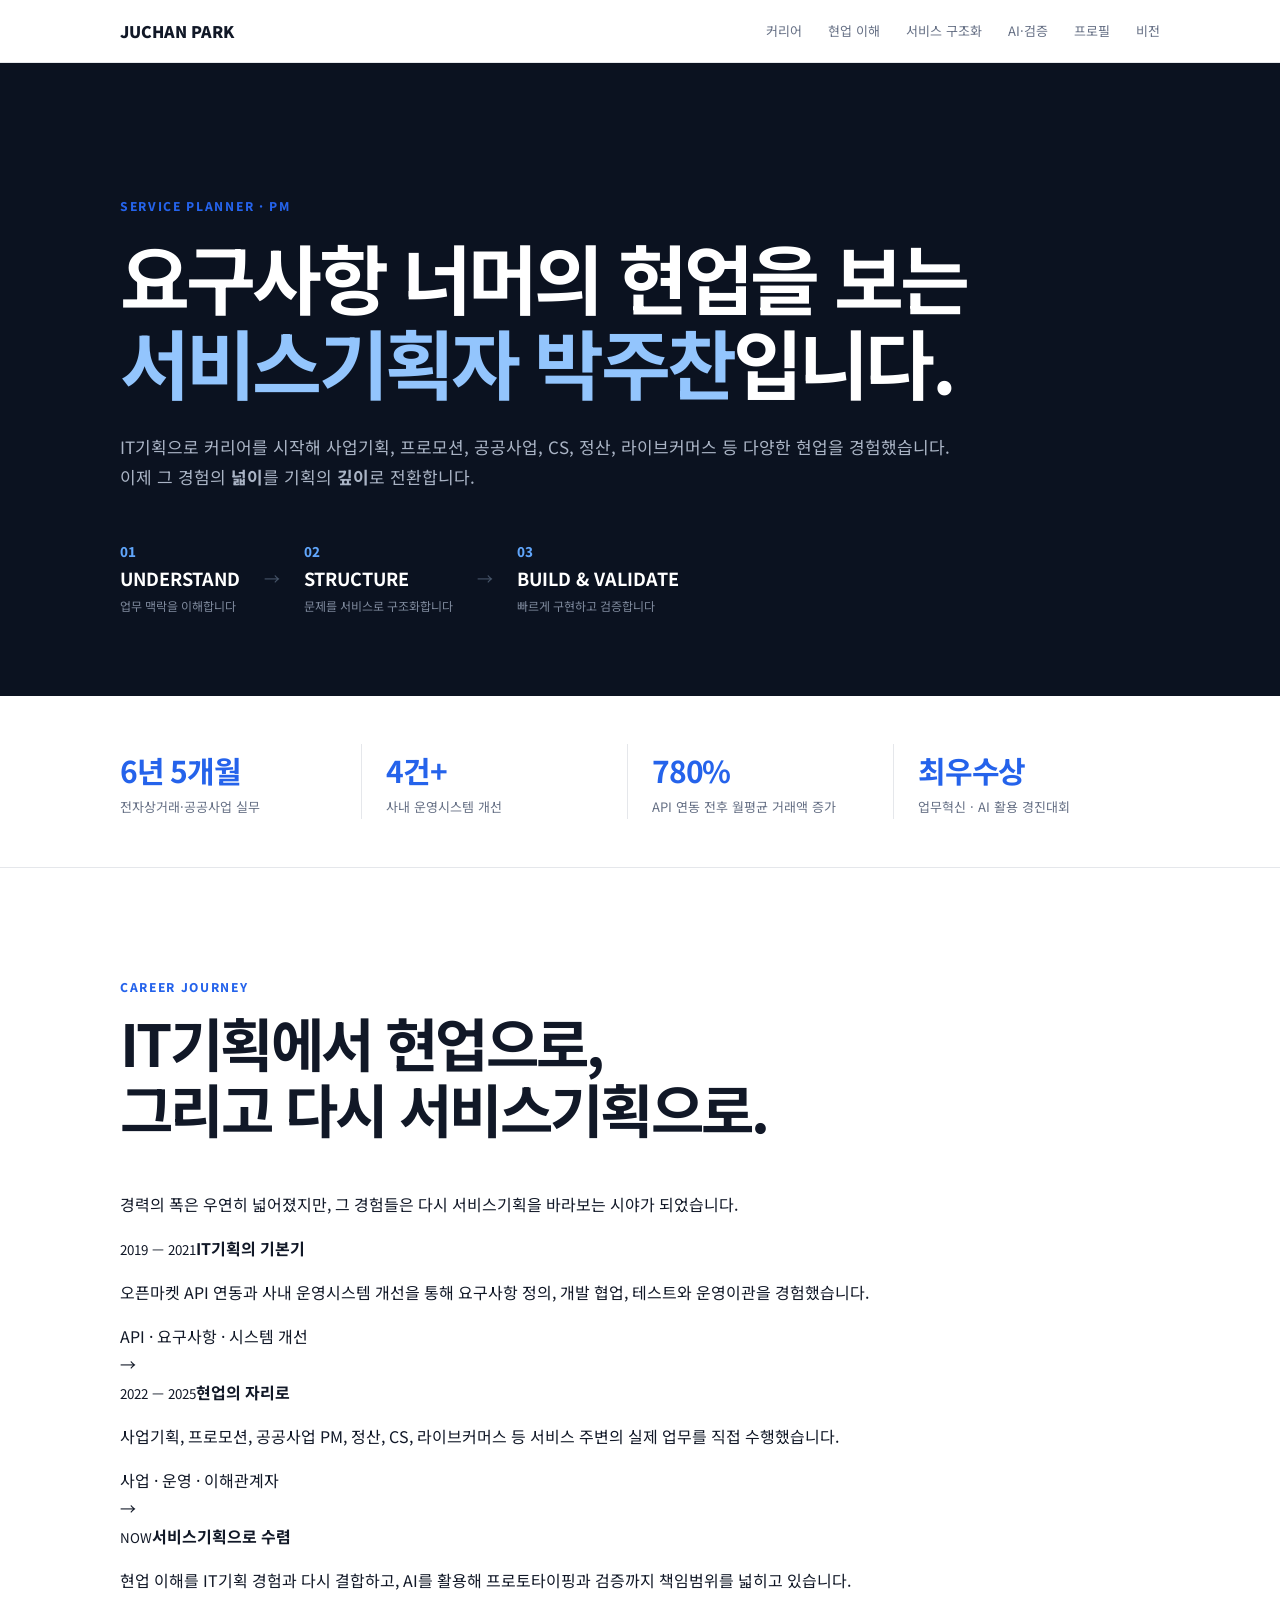
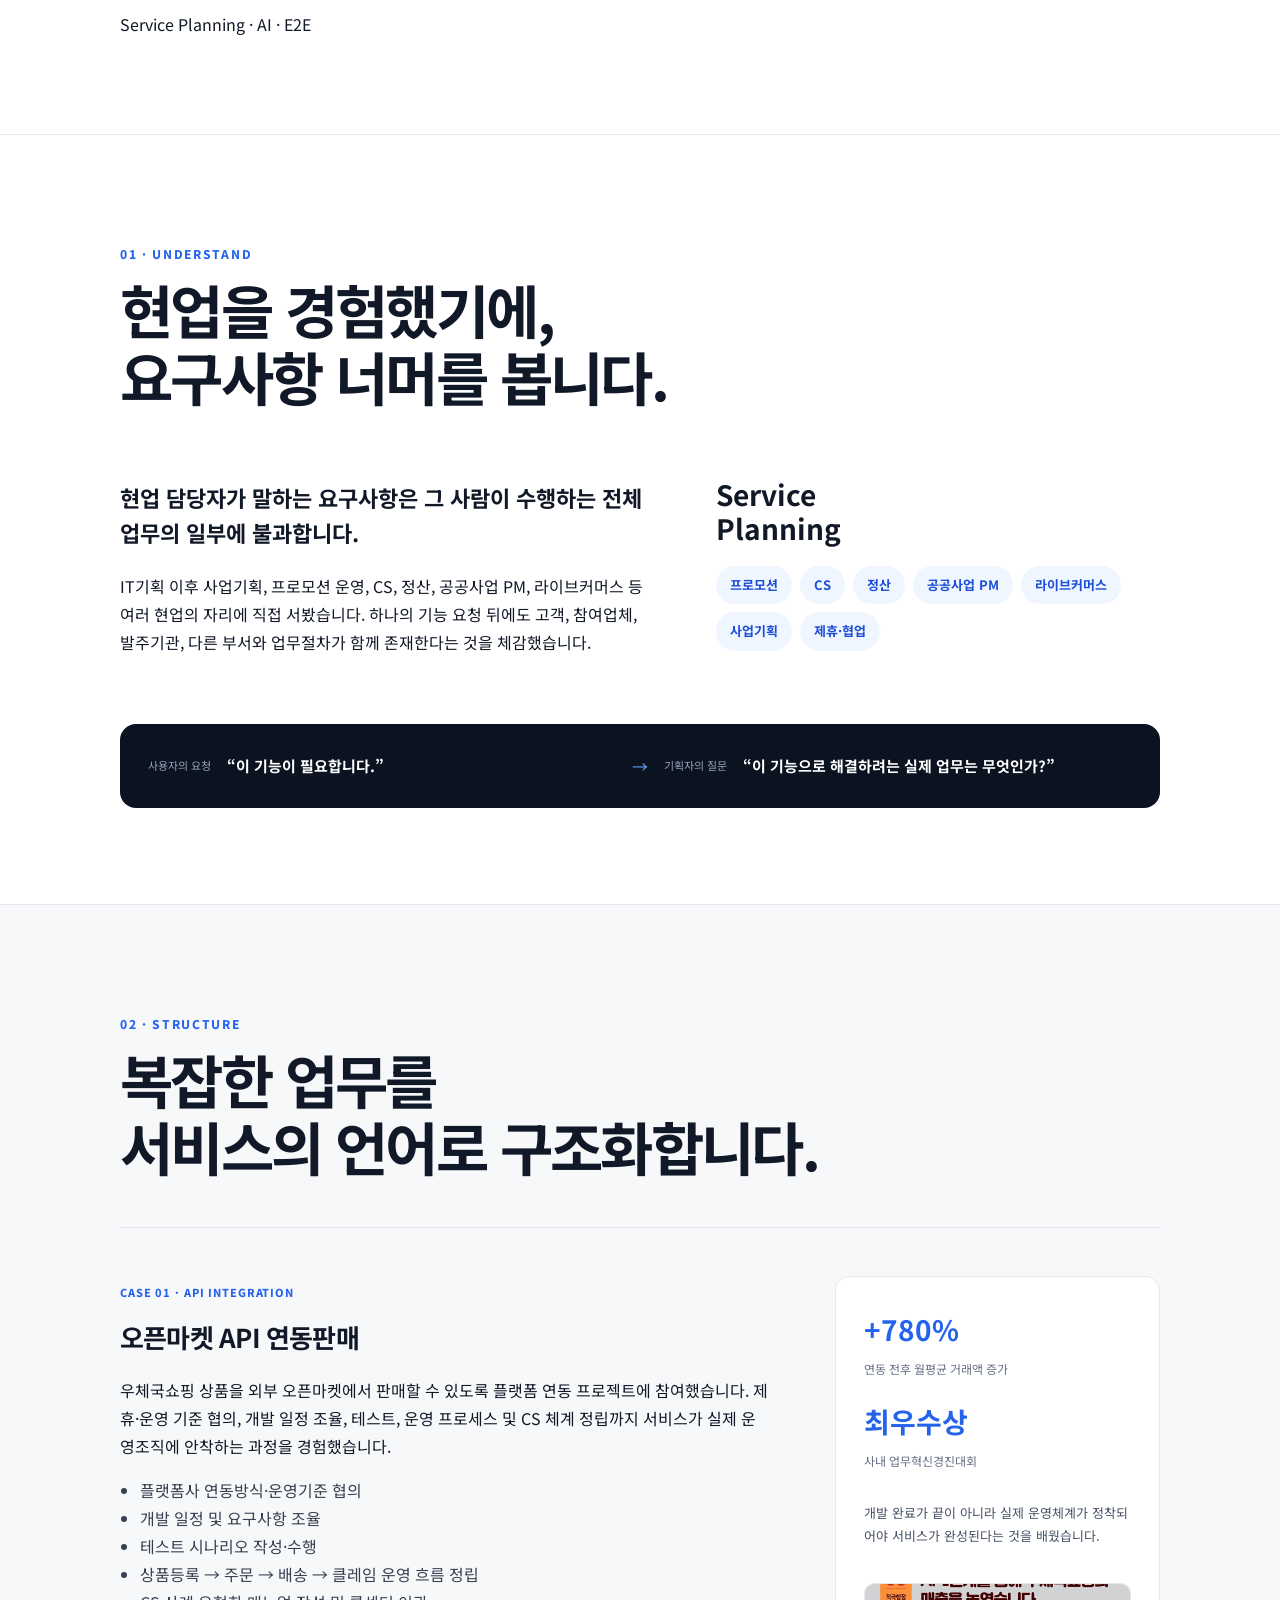
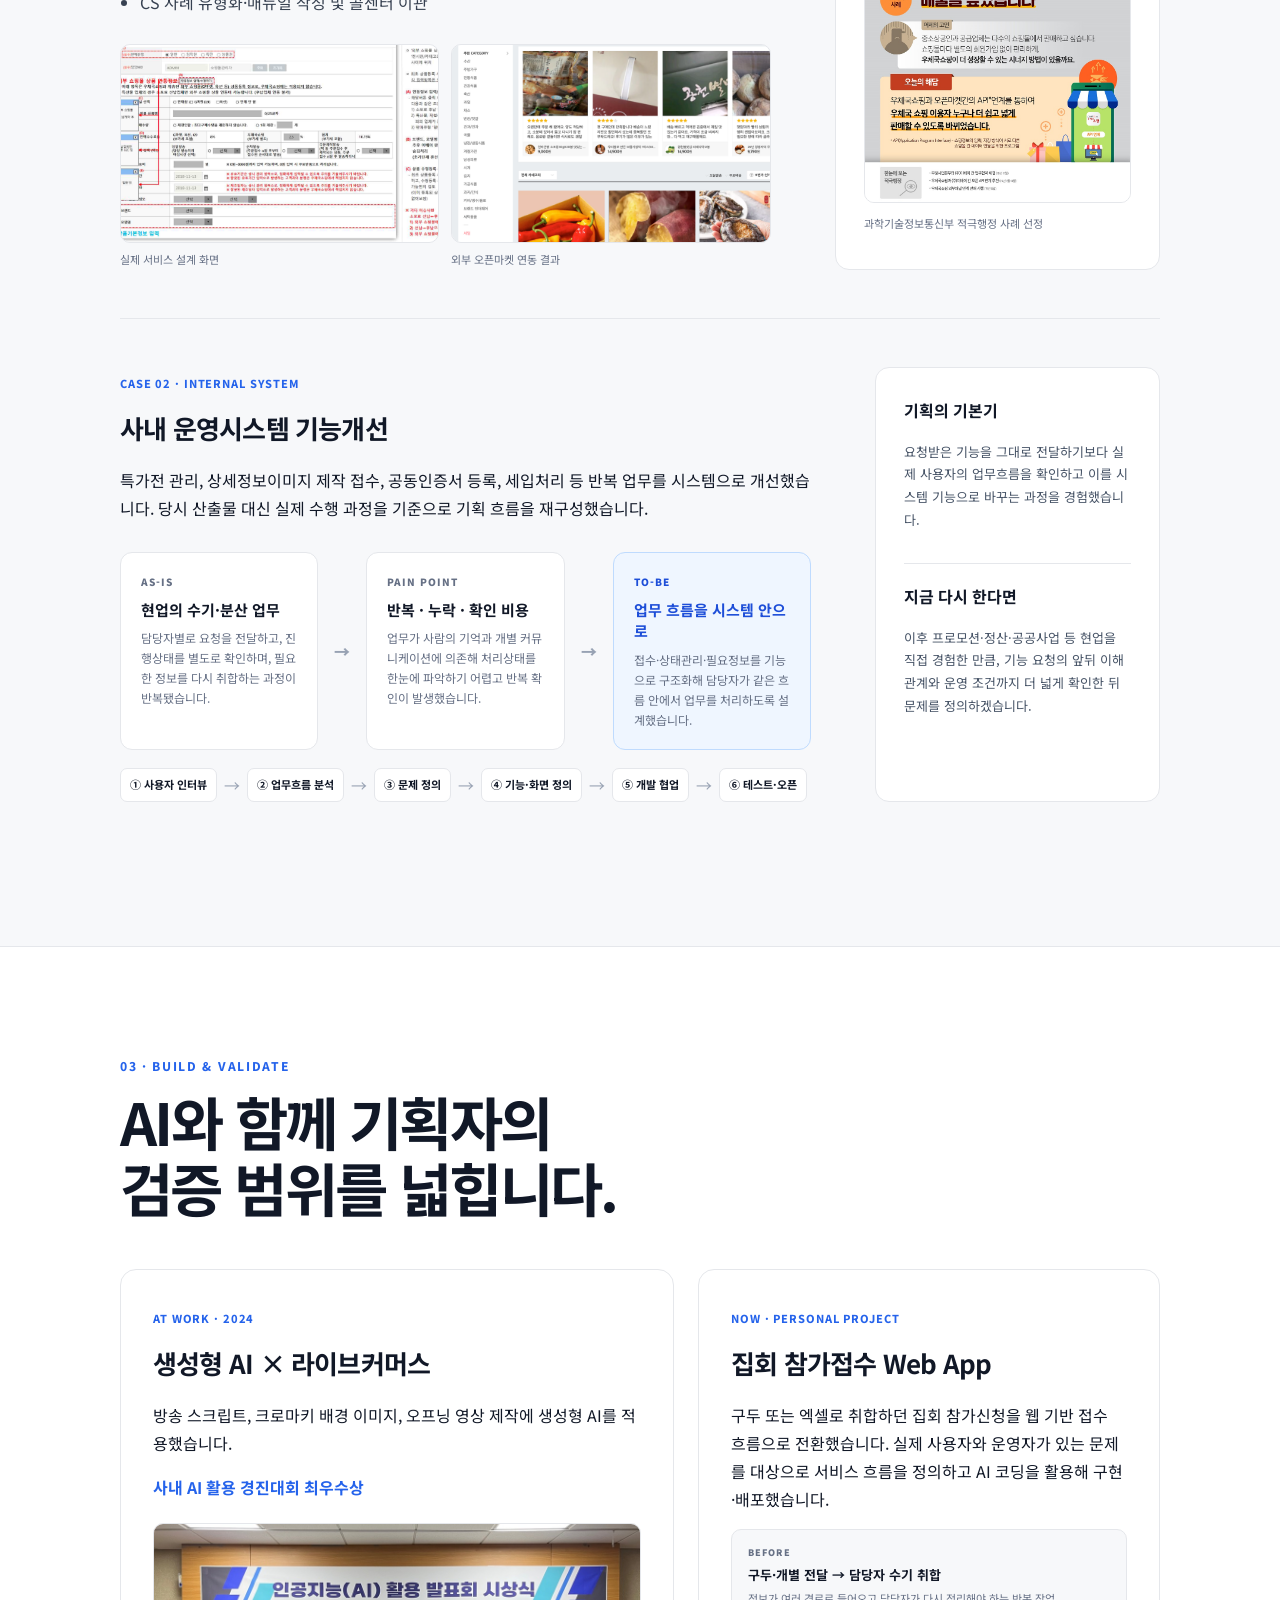
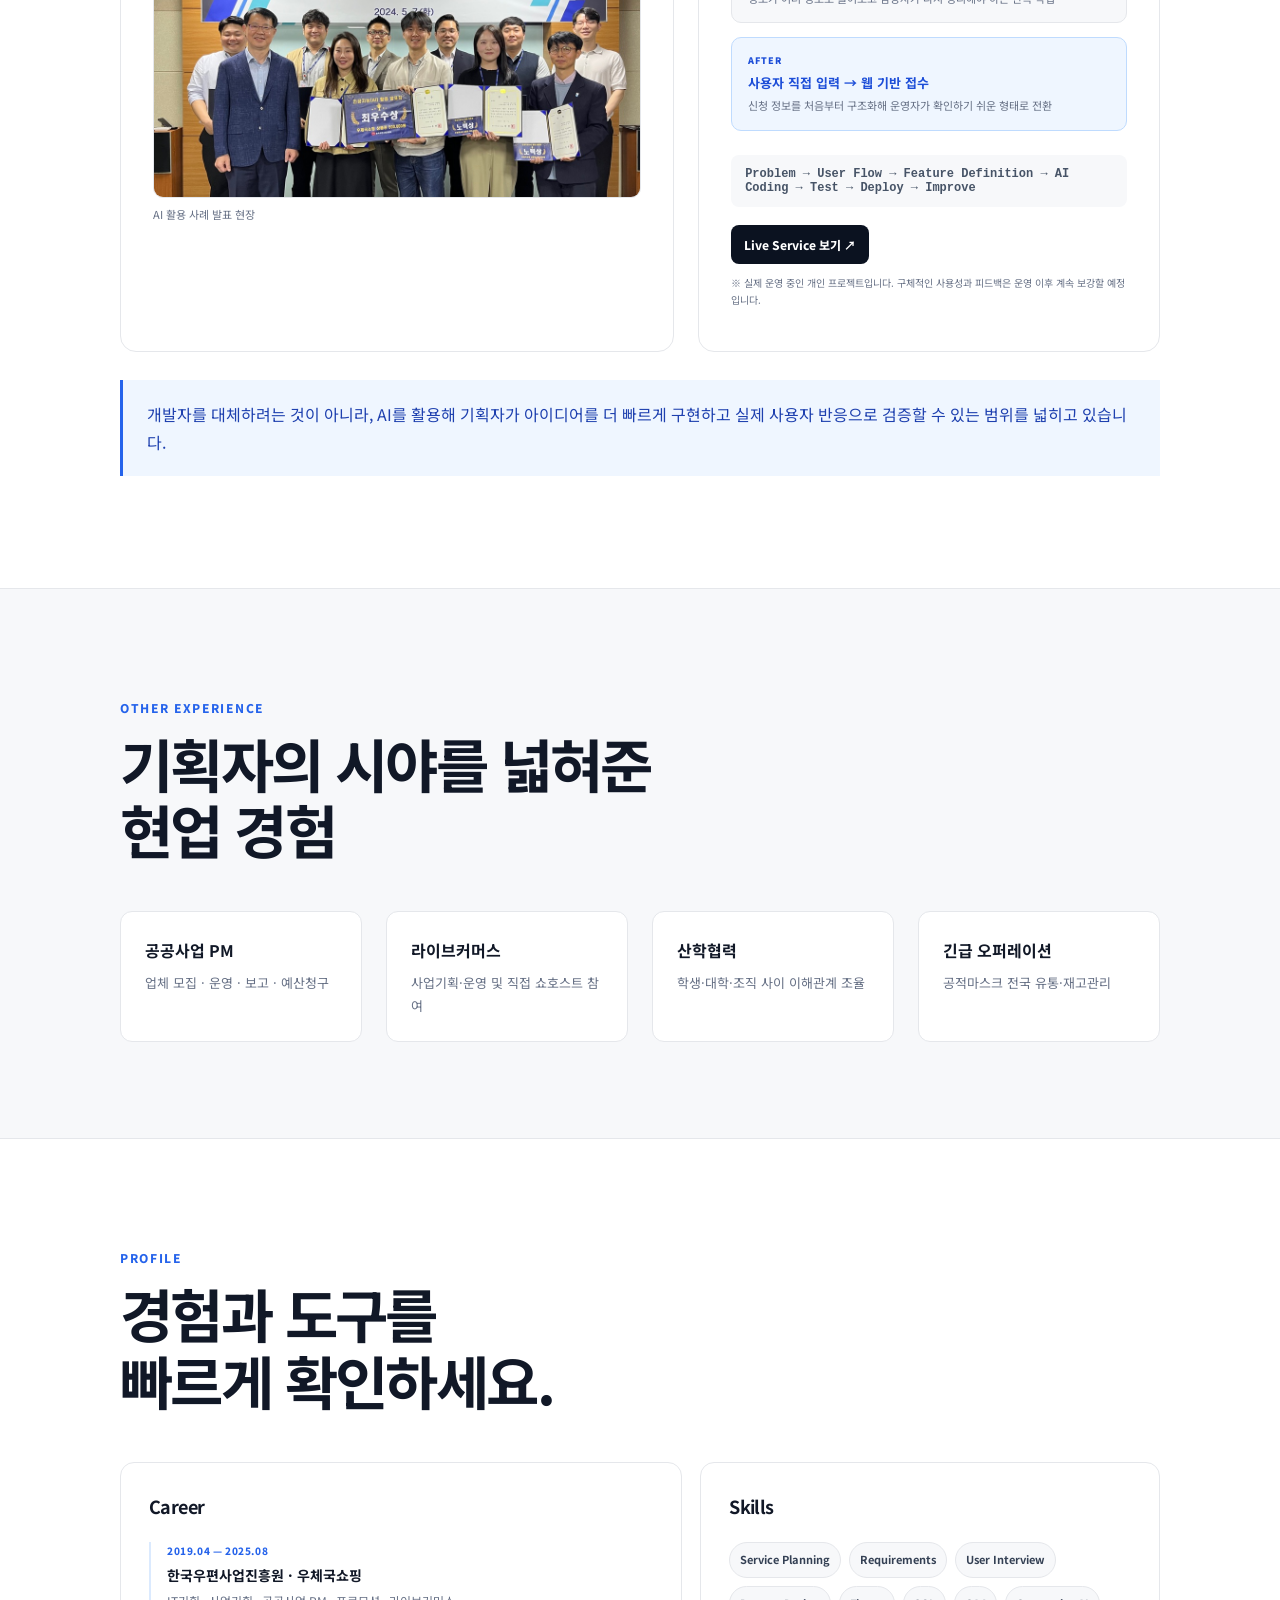
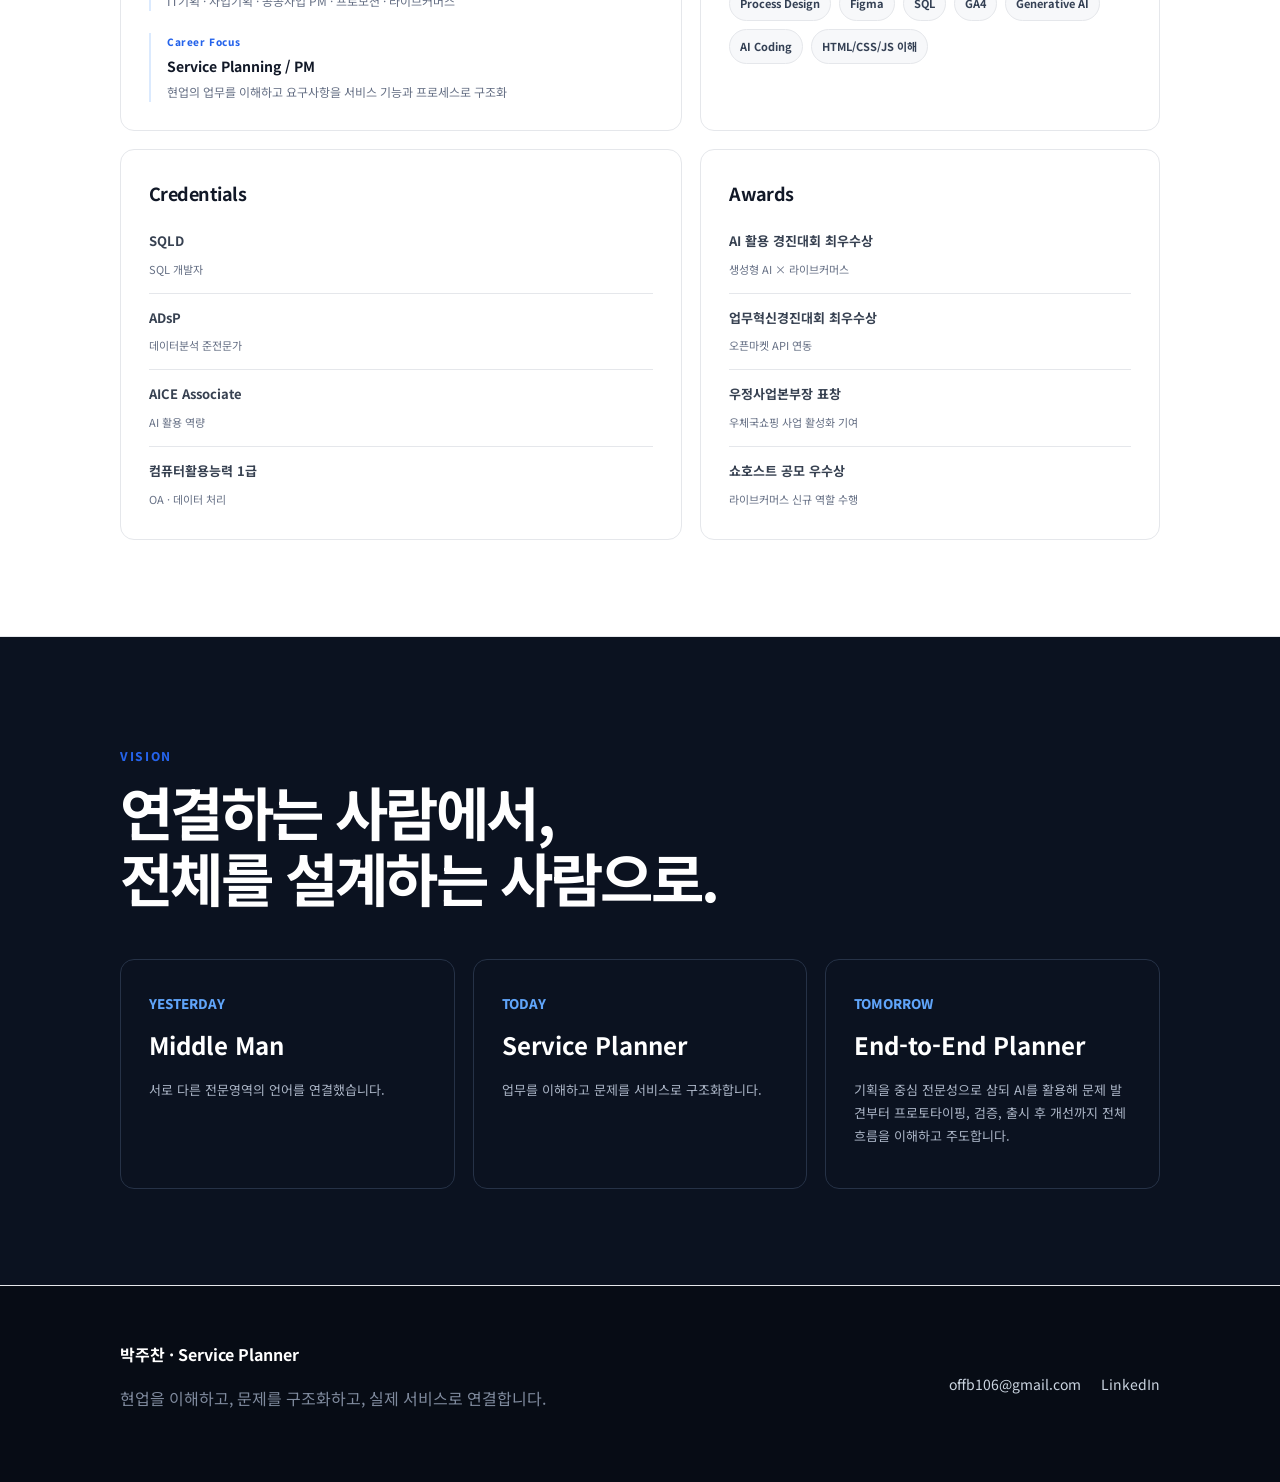
==== commit 676b5a3e: "Add career journey narrative" ====
--- a/service-planner/index.html
+++ b/service-planner/index.html
@@ -1,8 +1,14 @@
 <!doctype html><html lang="ko"><head><meta charset="utf-8"><meta name="viewport" content="width=device-width,initial-scale=1"><title>박주찬 | Service Planner Portfolio</title><meta name="description" content="현업의 문제를 이해하고 서비스의 언어로 구조화하는 서비스기획자 박주찬의 포트폴리오"><link rel="preconnect" href="https://fonts.googleapis.com"><link rel="preconnect" href="https://fonts.gstatic.com" crossorigin><link href="https://fonts.googleapis.com/css2?family=Noto+Sans+KR:wght@400;500;600;700;800;900&display=swap" rel="stylesheet"><link rel="stylesheet" href="styles.css"></head><body>
-<nav><div class="wrap nav"><a class="brand" href="#top">JUCHAN PARK</a><div class="links"><a href="#understand">현업 이해</a><a href="#structure">서비스 구조화</a><a href="#build">AI·검증</a><a href="#profile">프로필</a><a href="#vision">비전</a></div></div></nav>
+<nav><div class="wrap nav"><a class="brand" href="#top">JUCHAN PARK</a><div class="links"><a href="#journey">커리어</a><a href="#understand">현업 이해</a><a href="#structure">서비스 구조화</a><a href="#build">AI·검증</a><a href="#profile">프로필</a><a href="#vision">비전</a></div></div></nav>
 <header class="hero" id="top"><div class="wrap"><p class="eyebrow">SERVICE PLANNER · PM</p><h1>요구사항 너머의 현업을 보는<br><span>서비스기획자 박주찬</span>입니다.</h1><p class="lead">IT기획으로 커리어를 시작해 사업기획, 프로모션, 공공사업, CS, 정산, 라이브커머스 등 다양한 현업을 경험했습니다.<br>이제 그 경험의 <b>넓이</b>를 기획의 <b>깊이</b>로 전환합니다.</p><div class="flow"><div><small>01</small><b>UNDERSTAND</b><span>업무 맥락을 이해합니다</span></div><i>→</i><div><small>02</small><b>STRUCTURE</b><span>문제를 서비스로 구조화합니다</span></div><i>→</i><div><small>03</small><b>BUILD & VALIDATE</b><span>빠르게 구현하고 검증합니다</span></div></div></div></header>
 <section class="metrics"><div class="wrap grid4"><div><strong>6년 5개월</strong><span>전자상거래·공공사업 실무</span></div><div><strong>4건+</strong><span>사내 운영시스템 개선</span></div><div><strong>780%</strong><span>API 연동 전후 월평균 거래액 증가</span></div><div><strong>최우수상</strong><span>업무혁신 · AI 활용 경진대회</span></div></div></section>
-<section id="understand"><div class="wrap"><p class="kicker">01 · UNDERSTAND</p><h2>현업을 경험했기에,<br>요구사항 너머를 봅니다.</h2><div class="two"><div><p class="big">현업 담당자가 말하는 요구사항은 그 사람이 수행하는 전체 업무의 일부에 불과합니다.</p><p>IT기획 이후 사업기획, 프로모션 운영, CS, 정산, 공공사업 PM, 라이브커머스 등 여러 현업의 자리에 직접 서봤습니다. 하나의 기능 요청 뒤에도 고객, 참여업체, 발주기관, 다른 부서와 업무절차가 함께 존재한다는 것을 체감했습니다.</p></div><div class="orbit"><b>Service<br>Planning</b><span>프로모션</span><span>CS</span><span>정산</span><span>공공사업 PM</span><span>라이브커머스</span><span>사업기획</span><span>제휴·협업</span></div></div><div class="question"><span>사용자의 요청</span><b>“이 기능이 필요합니다.”</b><em>→</em><span>기획자의 질문</span><b>“이 기능으로 해결하려는 실제 업무는 무엇인가?”</b></div></div></section>
+<section id="journey" class="journey-section"><div class="wrap"><p class="kicker">CAREER JOURNEY</p><h2>IT기획에서 현업으로,<br>그리고 다시 서비스기획으로.</h2><p class="journey-intro">경력의 폭은 우연히 넓어졌지만, 그 경험들은 다시 서비스기획을 바라보는 시야가 되었습니다.</p><div class="journey">
+<div class="journey-item"><small>2019 — 2021</small><b>IT기획의 기본기</b><p>오픈마켓 API 연동과 사내 운영시스템 개선을 통해 요구사항 정의, 개발 협업, 테스트와 운영이관을 경험했습니다.</p><span>API · 요구사항 · 시스템 개선</span></div>
+<div class="journey-arrow">→</div>
+<div class="journey-item"><small>2022 — 2025</small><b>현업의 자리로</b><p>사업기획, 프로모션, 공공사업 PM, 정산, CS, 라이브커머스 등 서비스 주변의 실제 업무를 직접 수행했습니다.</p><span>사업 · 운영 · 이해관계자</span></div>
+<div class="journey-arrow">→</div>
+<div class="journey-item active"><small>NOW</small><b>서비스기획으로 수렴</b><p>현업 이해를 IT기획 경험과 다시 결합하고, AI를 활용해 프로토타이핑과 검증까지 책임범위를 넓히고 있습니다.</p><span>Service Planning · AI · E2E</span></div>
+</div></div></section><section id="understand"><div class="wrap"><p class="kicker">01 · UNDERSTAND</p><h2>현업을 경험했기에,<br>요구사항 너머를 봅니다.</h2><div class="two"><div><p class="big">현업 담당자가 말하는 요구사항은 그 사람이 수행하는 전체 업무의 일부에 불과합니다.</p><p>IT기획 이후 사업기획, 프로모션 운영, CS, 정산, 공공사업 PM, 라이브커머스 등 여러 현업의 자리에 직접 서봤습니다. 하나의 기능 요청 뒤에도 고객, 참여업체, 발주기관, 다른 부서와 업무절차가 함께 존재한다는 것을 체감했습니다.</p></div><div class="orbit"><b>Service<br>Planning</b><span>프로모션</span><span>CS</span><span>정산</span><span>공공사업 PM</span><span>라이브커머스</span><span>사업기획</span><span>제휴·협업</span></div></div><div class="question"><span>사용자의 요청</span><b>“이 기능이 필요합니다.”</b><em>→</em><span>기획자의 질문</span><b>“이 기능으로 해결하려는 실제 업무는 무엇인가?”</b></div></div></section>
 <section class="alt" id="structure"><div class="wrap"><p class="kicker">02 · STRUCTURE</p><h2>복잡한 업무를<br>서비스의 언어로 구조화합니다.</h2><article class="case"><div><span class="tag">CASE 01 · API INTEGRATION</span><h3>오픈마켓 API 연동판매</h3><p>우체국쇼핑 상품을 외부 오픈마켓에서 판매할 수 있도록 플랫폼 연동 프로젝트에 참여했습니다. 제휴·운영 기준 협의, 개발 일정 조율, 테스트, 운영 프로세스 및 CS 체계 정립까지 서비스가 실제 운영조직에 안착하는 과정을 경험했습니다.</p><ul><li>플랫폼사 연동방식·운영기준 협의</li><li>개발 일정 및 요구사항 조율</li><li>테스트 시나리오 작성·수행</li><li>상품등록 → 주문 → 배송 → 클레임 운영 흐름 정립</li><li>CS 사례 유형화·매뉴얼 작성 및 콜센터 이관</li></ul><div class="proof-grid"><figure><img src="../1. 플랫폼 연동 및 서비스 개선 프로젝트/설계화면.png" alt="API 연동 설계 화면"><figcaption>실제 서비스 설계 화면</figcaption></figure><figure><img src="../1. 플랫폼 연동 및 서비스 개선 프로젝트/연동결과_11번가.png" alt="11번가 연동 결과"><figcaption>외부 오픈마켓 연동 결과</figcaption></figure></div></div><div class="result"><strong>+780%</strong><span>연동 전후 월평균 거래액 증가</span><strong>최우수상</strong><span>사내 업무혁신경진대회</span><p>개발 완료가 끝이 아니라 실제 운영체계가 정착되어야 서비스가 완성된다는 것을 배웠습니다.</p><img class="proof-single" src="../1. 플랫폼 연동 및 서비스 개선 프로젝트/과학기술정보통신부 적극행정 사례 선정.jpg" alt="과학기술정보통신부 적극행정 사례 선정"><small class="caption">과학기술정보통신부 적극행정 사례 선정</small></div></article><article class="case case-process"><div><span class="tag">CASE 02 · INTERNAL SYSTEM</span><h3>사내 운영시스템 기능개선</h3><p>특가전 관리, 상세정보이미지 제작 접수, 공동인증서 등록, 세입처리 등 반복 업무를 시스템으로 개선했습니다. 당시 산출물 대신 실제 수행 과정을 기준으로 기획 흐름을 재구성했습니다.</p>
 <div class="process-diagram">
 <div class="process-col asis"><small>AS-IS</small><b>현업의 수기·분산 업무</b><p>담당자별로 요청을 전달하고, 진행상태를 별도로 확인하며, 필요한 정보를 다시 취합하는 과정이 반복됐습니다.</p></div>
--- a/service-planner/styles.css
+++ b/service-planner/styles.css
@@ -1 +1 @@
-:root{--ink:#111827;--muted:#667085;--line:#e5e7eb;--blue:#2563eb;--blue2:#eff6ff;--dark:#0b1220;--soft:#f7f8fa;--max:1120px}*{box-sizing:border-box}html{scroll-behavior:smooth}body{margin:0;font-family:"Noto Sans KR",sans-serif;color:var(--ink);line-height:1.75;background:#fff}.wrap{max-width:var(--max);margin:auto;padding:0 40px}nav{position:sticky;top:0;z-index:20;background:rgba(255,255,255,.92);backdrop-filter:blur(12px);border-bottom:1px solid var(--line)}.nav{height:62px;display:flex;align-items:center;justify-content:space-between}.brand{font-weight:900;color:var(--ink);text-decoration:none}.links{display:flex;gap:26px}.links a{font-size:13px;color:var(--muted);text-decoration:none}.hero{background:var(--dark);color:#fff;padding:120px 0 80px}.eyebrow,.kicker{font-size:12px;font-weight:800;letter-spacing:.14em;color:var(--blue);text-transform:uppercase}.hero h1{font-size:clamp(42px,6vw,76px);line-height:1.12;letter-spacing:-.05em;margin:18px 0 28px}.hero h1 span{color:#93c5fd}.lead{color:#aab4c5;font-size:17px;max-width:850px}.flow{display:flex;align-items:center;gap:24px;margin-top:48px}.flow div{display:flex;flex-direction:column}.flow small{color:#60a5fa;font-weight:800}.flow b{font-size:18px}.flow span{font-size:12px;color:#7f8a9d}.flow i{font-style:normal;color:#475569}.metrics{border-bottom:1px solid var(--line);padding:48px 0}.grid4{display:grid;grid-template-columns:repeat(4,1fr);gap:24px}.metrics .grid4>div{display:flex;flex-direction:column;border-right:1px solid var(--line)}.metrics .grid4>div:last-child{border:0}.metrics strong{font-size:30px;color:var(--blue);letter-spacing:-.04em}.metrics span,.exp span{font-size:13px;color:var(--muted)}section{padding:96px 0;border-bottom:1px solid var(--line)}section.alt{background:var(--soft)}h2{font-size:clamp(36px,5vw,58px);line-height:1.15;letter-spacing:-.045em;margin:12px 0 48px}h3{font-size:26px;letter-spacing:-.03em;margin:10px 0 16px}.two{display:grid;grid-template-columns:1.2fr 1fr;gap:64px}.big{font-size:22px;font-weight:700;line-height:1.6}.orbit{display:flex;flex-wrap:wrap;gap:8px;align-content:center}.orbit b{width:100%;font-size:28px;line-height:1.2;margin-bottom:12px}.orbit span,.steps span{background:var(--blue2);color:#1d4ed8;border-radius:999px;padding:8px 14px;font-size:13px;font-weight:700}.question{margin-top:52px;padding:28px;background:var(--dark);color:#fff;border-radius:16px;display:grid;grid-template-columns:auto 1fr auto auto 1fr;gap:16px;align-items:center}.question span{font-size:11px;color:#94a3b8}.question b{font-size:15px}.question em{font-style:normal;color:#60a5fa}.case{display:grid;grid-template-columns:1.6fr .8fr;gap:64px;padding:48px 0;border-top:1px solid var(--line)}.tag{font-size:11px;font-weight:800;letter-spacing:.08em;color:var(--blue)}ul{padding-left:20px;color:#374151}.result{background:#fff;border:1px solid var(--line);border-radius:14px;padding:28px;display:flex;flex-direction:column;align-items:flex-start;gap:4px}.result strong{font-size:28px;color:var(--blue)}.result span{font-size:12px;color:var(--muted);margin-bottom:14px}.result p{font-size:13px;color:#475467}.steps{display:flex;align-items:center;flex-wrap:wrap;gap:8px;margin-top:24px}.steps i{font-style:normal;color:#98a2b3}.cards{gap:24px}.card{border:1px solid var(--line);border-radius:16px;padding:32px}.card strong{color:var(--blue)}.mini-flow{margin-top:24px;padding:12px 14px;background:var(--soft);font:600 12px monospace;color:#475467;border-radius:8px}.note{margin-top:28px;padding:20px 24px;border-left:3px solid var(--blue);background:var(--blue2);color:#1e40af}.exp>div{background:#fff;border:1px solid var(--line);border-radius:12px;padding:24px;display:flex;flex-direction:column;gap:8px}.vision{background:var(--dark);color:#fff}.vision h2{color:#fff}.vision-grid{display:grid;grid-template-columns:repeat(3,1fr);gap:18px}.vision-grid>div{border:1px solid #263247;border-radius:14px;padding:28px}.vision-grid small{color:#60a5fa;font-weight:800}.vision-grid b{display:block;font-size:24px;margin:8px 0}.vision-grid p{font-size:13px;color:#aab4c5}footer{background:#070c15;color:#fff;padding:54px 0}.foot{display:flex;justify-content:space-between;gap:30px}.foot p{color:#7f8a9d}.foot>div:last-child{display:flex;gap:20px;align-items:center}.foot a{color:#cbd5e1;text-decoration:none;font-size:14px}@media(max-width:800px){.wrap{padding:0 20px}.links{display:none}.hero{padding:90px 0 60px}.flow{align-items:flex-start;flex-direction:column}.flow i{display:none}.grid4,.two,.case,.vision-grid{grid-template-columns:1fr}.metrics .grid4>div{border:0;border-bottom:1px solid var(--line);padding-bottom:16px}.question{grid-template-columns:1fr}.question em{transform:rotate(90deg);width:max-content}.case{gap:24px}.foot{flex-direction:column}.foot>div:last-child{align-items:flex-start;flex-direction:column}section{padding:68px 0}}.proof-grid{display:grid;grid-template-columns:1fr 1fr;gap:12px;margin-top:28px}.proof-grid figure{margin:0}.proof-grid img,.proof-single,.card-img{width:100%;display:block;border:1px solid var(--line);border-radius:10px;object-fit:cover}.proof-grid img{aspect-ratio:16/10}.proof-single{margin-top:18px;max-height:220px;object-fit:cover}.card-img{margin-top:22px;aspect-ratio:16/9}.proof-grid figcaption,.caption{display:block;font-size:11px;color:var(--muted);margin-top:7px}@media(max-width:600px){.proof-grid{grid-template-columns:1fr}}.case-process{grid-template-columns:minmax(0,1.7fr) minmax(260px,.7fr)}.process-diagram{display:grid;grid-template-columns:1fr 28px 1fr 28px 1fr;gap:10px;align-items:stretch;margin-top:30px}.process-col{padding:20px;border:1px solid var(--line);border-radius:12px;background:#fff;min-width:0}.process-col small{display:block;font-size:10px;font-weight:900;letter-spacing:.1em;color:var(--muted);margin-bottom:8px}.process-col b{display:block;font-size:15px;line-height:1.45;margin-bottom:8px}.process-col p{font-size:12px;line-height:1.65;color:var(--muted);margin:0}.process-col.tobe{border-color:#bfdbfe;background:var(--blue2)}.process-col.tobe small,.process-col.tobe b{color:#1d4ed8}.process-arrow{display:flex;align-items:center;justify-content:center;color:#98a2b3;font-weight:900}.planner-loop{display:flex;flex-wrap:wrap;align-items:center;gap:7px;margin-top:18px}.planner-loop span{font-size:11px;font-weight:700;padding:6px 9px;background:#fff;border:1px solid var(--line);border-radius:7px}.planner-loop i{font-style:normal;color:#98a2b3}.result hr{width:100%;border:0;border-top:1px solid var(--line);margin:14px 0}@media(max-width:900px){.process-diagram{grid-template-columns:1fr}.process-arrow{transform:rotate(90deg);height:18px}.case-process{grid-template-columns:1fr}}.project-problem,.project-solution{margin-top:14px;padding:15px 16px;border:1px solid var(--line);border-radius:10px;display:flex;flex-direction:column;gap:3px}.project-problem{background:var(--soft)}.project-solution{background:var(--blue2);border-color:#bfdbfe}.project-problem small,.project-solution small{font-size:9px;font-weight:900;letter-spacing:.12em;color:var(--muted)}.project-solution small,.project-solution b{color:#1d4ed8}.project-problem b,.project-solution b{font-size:13px}.project-problem span,.project-solution span{font-size:11px;color:var(--muted);line-height:1.55}.live-link{display:inline-flex;margin-top:18px;padding:9px 13px;border-radius:8px;background:var(--dark);color:#fff;text-decoration:none;font-size:12px;font-weight:800}.project-note{font-size:10px!important;color:var(--muted);margin-top:10px}+:root{--ink:#111827;--muted:#667085;--line:#e5e7eb;--blue:#2563eb;--blue2:#eff6ff;--dark:#0b1220;--soft:#f7f8fa;--max:1120px}*{box-sizing:border-box}html{scroll-behavior:smooth}body{margin:0;font-family:"Noto Sans KR",sans-serif;color:var(--ink);line-height:1.75;background:#fff}.wrap{max-width:var(--max);margin:auto;padding:0 40px}nav{position:sticky;top:0;z-index:20;background:rgba(255,255,255,.92);backdrop-filter:blur(12px);border-bottom:1px solid var(--line)}.nav{height:62px;display:flex;align-items:center;justify-content:space-between}.brand{font-weight:900;color:var(--ink);text-decoration:none}.links{display:flex;gap:26px}.links a{font-size:13px;color:var(--muted);text-decoration:none}.hero{background:var(--dark);color:#fff;padding:120px 0 80px}.eyebrow,.kicker{font-size:12px;font-weight:800;letter-spacing:.14em;color:var(--blue);text-transform:uppercase}.hero h1{font-size:clamp(42px,6vw,76px);line-height:1.12;letter-spacing:-.05em;margin:18px 0 28px}.hero h1 span{color:#93c5fd}.lead{color:#aab4c5;font-size:17px;max-width:850px}.flow{display:flex;align-items:center;gap:24px;margin-top:48px}.flow div{display:flex;flex-direction:column}.flow small{color:#60a5fa;font-weight:800}.flow b{font-size:18px}.flow span{font-size:12px;color:#7f8a9d}.flow i{font-style:normal;color:#475569}.metrics{border-bottom:1px solid var(--line);padding:48px 0}.grid4{display:grid;grid-template-columns:repeat(4,1fr);gap:24px}.metrics .grid4>div{display:flex;flex-direction:column;border-right:1px solid var(--line)}.metrics .grid4>div:last-child{border:0}.metrics strong{font-size:30px;color:var(--blue);letter-spacing:-.04em}.metrics span,.exp span{font-size:13px;color:var(--muted)}section{padding:96px 0;border-bottom:1px solid var(--line)}section.alt{background:var(--soft)}h2{font-size:clamp(36px,5vw,58px);line-height:1.15;letter-spacing:-.045em;margin:12px 0 48px}h3{font-size:26px;letter-spacing:-.03em;margin:10px 0 16px}.two{display:grid;grid-template-columns:1.2fr 1fr;gap:64px}.big{font-size:22px;font-weight:700;line-height:1.6}.orbit{display:flex;flex-wrap:wrap;gap:8px;align-content:center}.orbit b{width:100%;font-size:28px;line-height:1.2;margin-bottom:12px}.orbit span,.steps span{background:var(--blue2);color:#1d4ed8;border-radius:999px;padding:8px 14px;font-size:13px;font-weight:700}.question{margin-top:52px;padding:28px;background:var(--dark);color:#fff;border-radius:16px;display:grid;grid-template-columns:auto 1fr auto auto 1fr;gap:16px;align-items:center}.question span{font-size:11px;color:#94a3b8}.question b{font-size:15px}.question em{font-style:normal;color:#60a5fa}.case{display:grid;grid-template-columns:1.6fr .8fr;gap:64px;padding:48px 0;border-top:1px solid var(--line)}.tag{font-size:11px;font-weight:800;letter-spacing:.08em;color:var(--blue)}ul{padding-left:20px;color:#374151}.result{background:#fff;border:1px solid var(--line);border-radius:14px;padding:28px;display:flex;flex-direction:column;align-items:flex-start;gap:4px}.result strong{font-size:28px;color:var(--blue)}.result span{font-size:12px;color:var(--muted);margin-bottom:14px}.result p{font-size:13px;color:#475467}.steps{display:flex;align-items:center;flex-wrap:wrap;gap:8px;margin-top:24px}.steps i{font-style:normal;color:#98a2b3}.cards{gap:24px}.card{border:1px solid var(--line);border-radius:16px;padding:32px}.card strong{color:var(--blue)}.mini-flow{margin-top:24px;padding:12px 14px;background:var(--soft);font:600 12px monospace;color:#475467;border-radius:8px}.note{margin-top:28px;padding:20px 24px;border-left:3px solid var(--blue);background:var(--blue2);color:#1e40af}.exp>div{background:#fff;border:1px solid var(--line);border-radius:12px;padding:24px;display:flex;flex-direction:column;gap:8px}.vision{background:var(--dark);color:#fff}.vision h2{color:#fff}.vision-grid{display:grid;grid-template-columns:repeat(3,1fr);gap:18px}.vision-grid>div{border:1px solid #263247;border-radius:14px;padding:28px}.vision-grid small{color:#60a5fa;font-weight:800}.vision-grid b{display:block;font-size:24px;margin:8px 0}.vision-grid p{font-size:13px;color:#aab4c5}footer{background:#070c15;color:#fff;padding:54px 0}.foot{display:flex;justify-content:space-between;gap:30px}.foot p{color:#7f8a9d}.foot>div:last-child{display:flex;gap:20px;align-items:center}.foot a{color:#cbd5e1;text-decoration:none;font-size:14px}@media(max-width:800px){.wrap{padding:0 20px}.links{display:none}.hero{padding:90px 0 60px}.flow{align-items:flex-start;flex-direction:column}.flow i{display:none}.grid4,.two,.case,.vision-grid{grid-template-columns:1fr}.metrics .grid4>div{border:0;border-bottom:1px solid var(--line);padding-bottom:16px}.question{grid-template-columns:1fr}.question em{transform:rotate(90deg);width:max-content}.case{gap:24px}.foot{flex-direction:column}.foot>div:last-child{align-items:flex-start;flex-direction:column}section{padding:68px 0}}.proof-grid{display:grid;grid-template-columns:1fr 1fr;gap:12px;margin-top:28px}.proof-grid figure{margin:0}.proof-grid img,.proof-single,.card-img{width:100%;display:block;border:1px solid var(--line);border-radius:10px;object-fit:cover}.proof-grid img{aspect-ratio:16/10}.proof-single{margin-top:18px;max-height:220px;object-fit:cover}.card-img{margin-top:22px;aspect-ratio:16/9}.proof-grid figcaption,.caption{display:block;font-size:11px;color:var(--muted);margin-top:7px}@media(max-width:600px){.proof-grid{grid-template-columns:1fr}}.case-process{grid-template-columns:minmax(0,1.7fr) minmax(260px,.7fr)}.process-diagram{display:grid;grid-template-columns:1fr 28px 1fr 28px 1fr;gap:10px;align-items:stretch;margin-top:30px}.process-col{padding:20px;border:1px solid var(--line);border-radius:12px;background:#fff;min-width:0}.process-col small{display:block;font-size:10px;font-weight:900;letter-spacing:.1em;color:var(--muted);margin-bottom:8px}.process-col b{display:block;font-size:15px;line-height:1.45;margin-bottom:8px}.process-col p{font-size:12px;line-height:1.65;color:var(--muted);margin:0}.process-col.tobe{border-color:#bfdbfe;background:var(--blue2)}.process-col.tobe small,.process-col.tobe b{color:#1d4ed8}.process-arrow{display:flex;align-items:center;justify-content:center;color:#98a2b3;font-weight:900}.planner-loop{display:flex;flex-wrap:wrap;align-items:center;gap:7px;margin-top:18px}.planner-loop span{font-size:11px;font-weight:700;padding:6px 9px;background:#fff;border:1px solid var(--line);border-radius:7px}.planner-loop i{font-style:normal;color:#98a2b3}.result hr{width:100%;border:0;border-top:1px solid var(--line);margin:14px 0}@media(max-width:900px){.process-diagram{grid-template-columns:1fr}.process-arrow{transform:rotate(90deg);height:18px}.case-process{grid-template-columns:1fr}}.project-problem,.project-solution{margin-top:14px;padding:15px 16px;border:1px solid var(--line);border-radius:10px;display:flex;flex-direction:column;gap:3px}.project-problem{background:var(--soft)}.project-solution{background:var(--blue2);border-color:#bfdbfe}.project-problem small,.project-solution small{font-size:9px;font-weight:900;letter-spacing:.12em;color:var(--muted)}.project-solution small,.project-solution b{color:#1d4ed8}.project-problem b,.project-solution b{font-size:13px}.project-problem span,.project-solution span{font-size:11px;color:var(--muted);line-height:1.55}.live-link{display:inline-flex;margin-top:18px;padding:9px 13px;border-radius:8px;background:var(--dark);color:#fff;text-decoration:none;font-size:12px;font-weight:800}.project-note{font-size:10px!important;color:var(--muted);margin-top:10px}.profile-section{background:#fff}.profile-grid{display:grid;grid-template-columns:1.1fr .9fr;gap:18px}.profile-panel{border:1px solid var(--line);border-radius:14px;padding:28px;min-width:0}.profile-panel h3{font-size:18px;margin:0 0 20px}.timeline{display:flex;flex-direction:column;gap:22px}.timeline>div{padding-left:16px;border-left:2px solid #dbeafe}.timeline small{display:block;color:var(--blue);font-size:10px;font-weight:800;letter-spacing:.06em}.timeline b{display:block;margin:3px 0;font-size:14px}.timeline p{font-size:12px;color:var(--muted);margin:0}.skill-cloud{display:flex;flex-wrap:wrap;gap:8px}.skill-cloud span{font-size:11px;font-weight:700;padding:7px 10px;border:1px solid var(--line);border-radius:999px;background:var(--soft);color:#344054}.clean-list{list-style:none;padding:0;margin:0;display:flex;flex-direction:column;gap:13px}.clean-list li{padding:0 0 12px;border-bottom:1px solid var(--line)}.clean-list li:last-child{border:0;padding-bottom:0}.clean-list b{display:block;font-size:13px}.clean-list span{font-size:11px;color:var(--muted)}@media(max-width:760px){.profile-grid{grid-template-columns:1fr}}
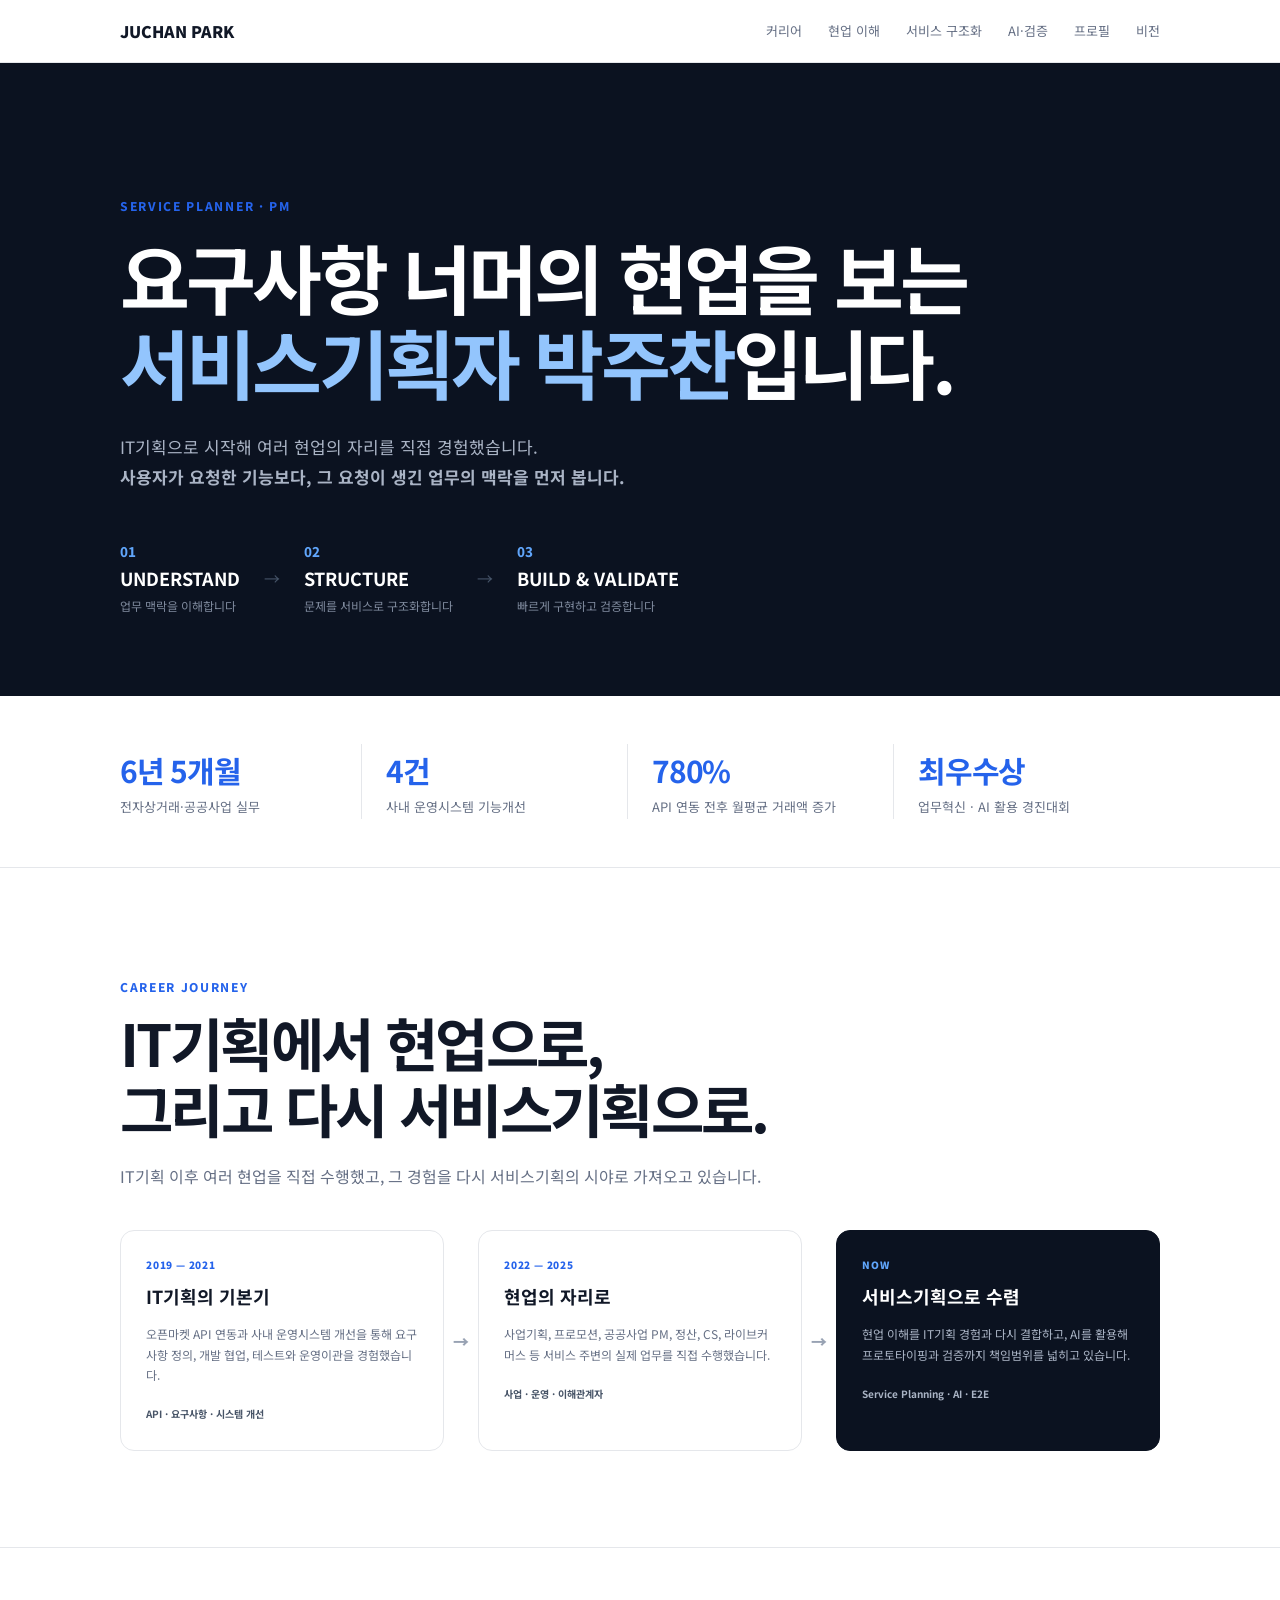
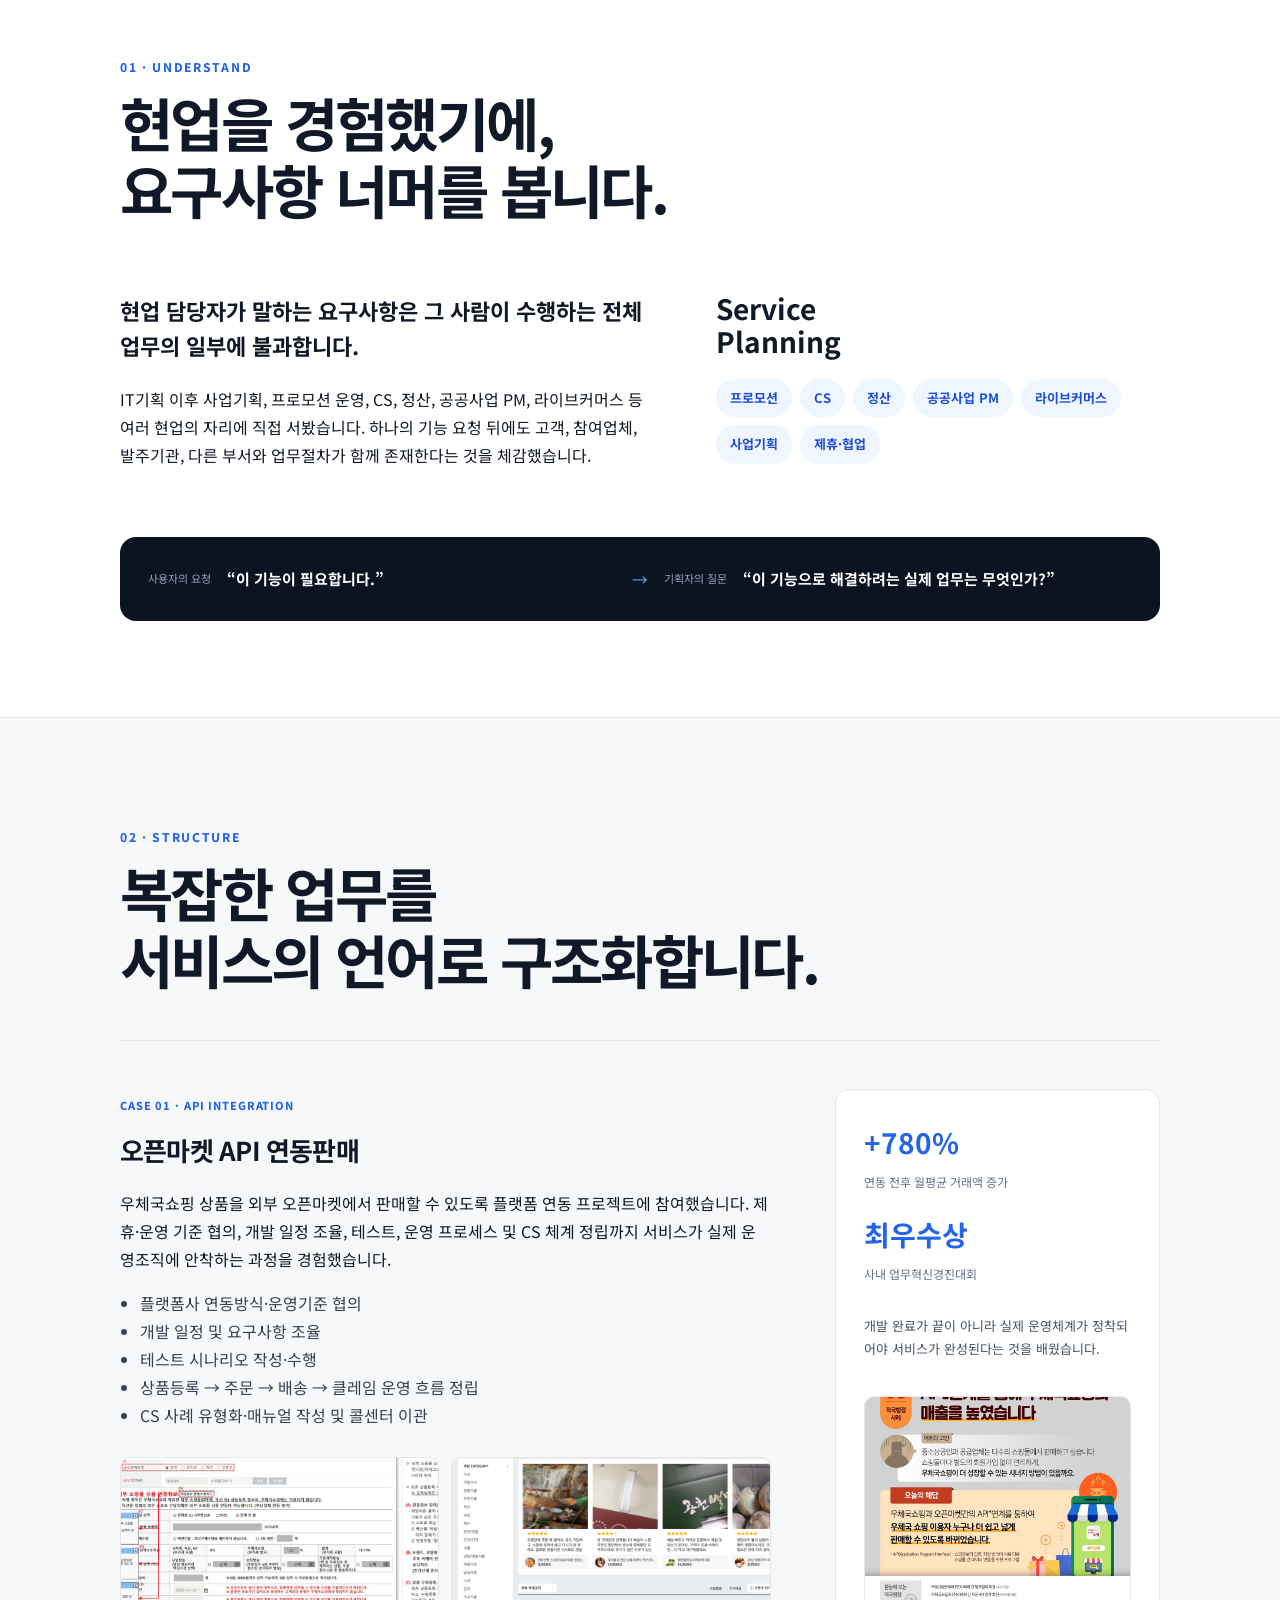
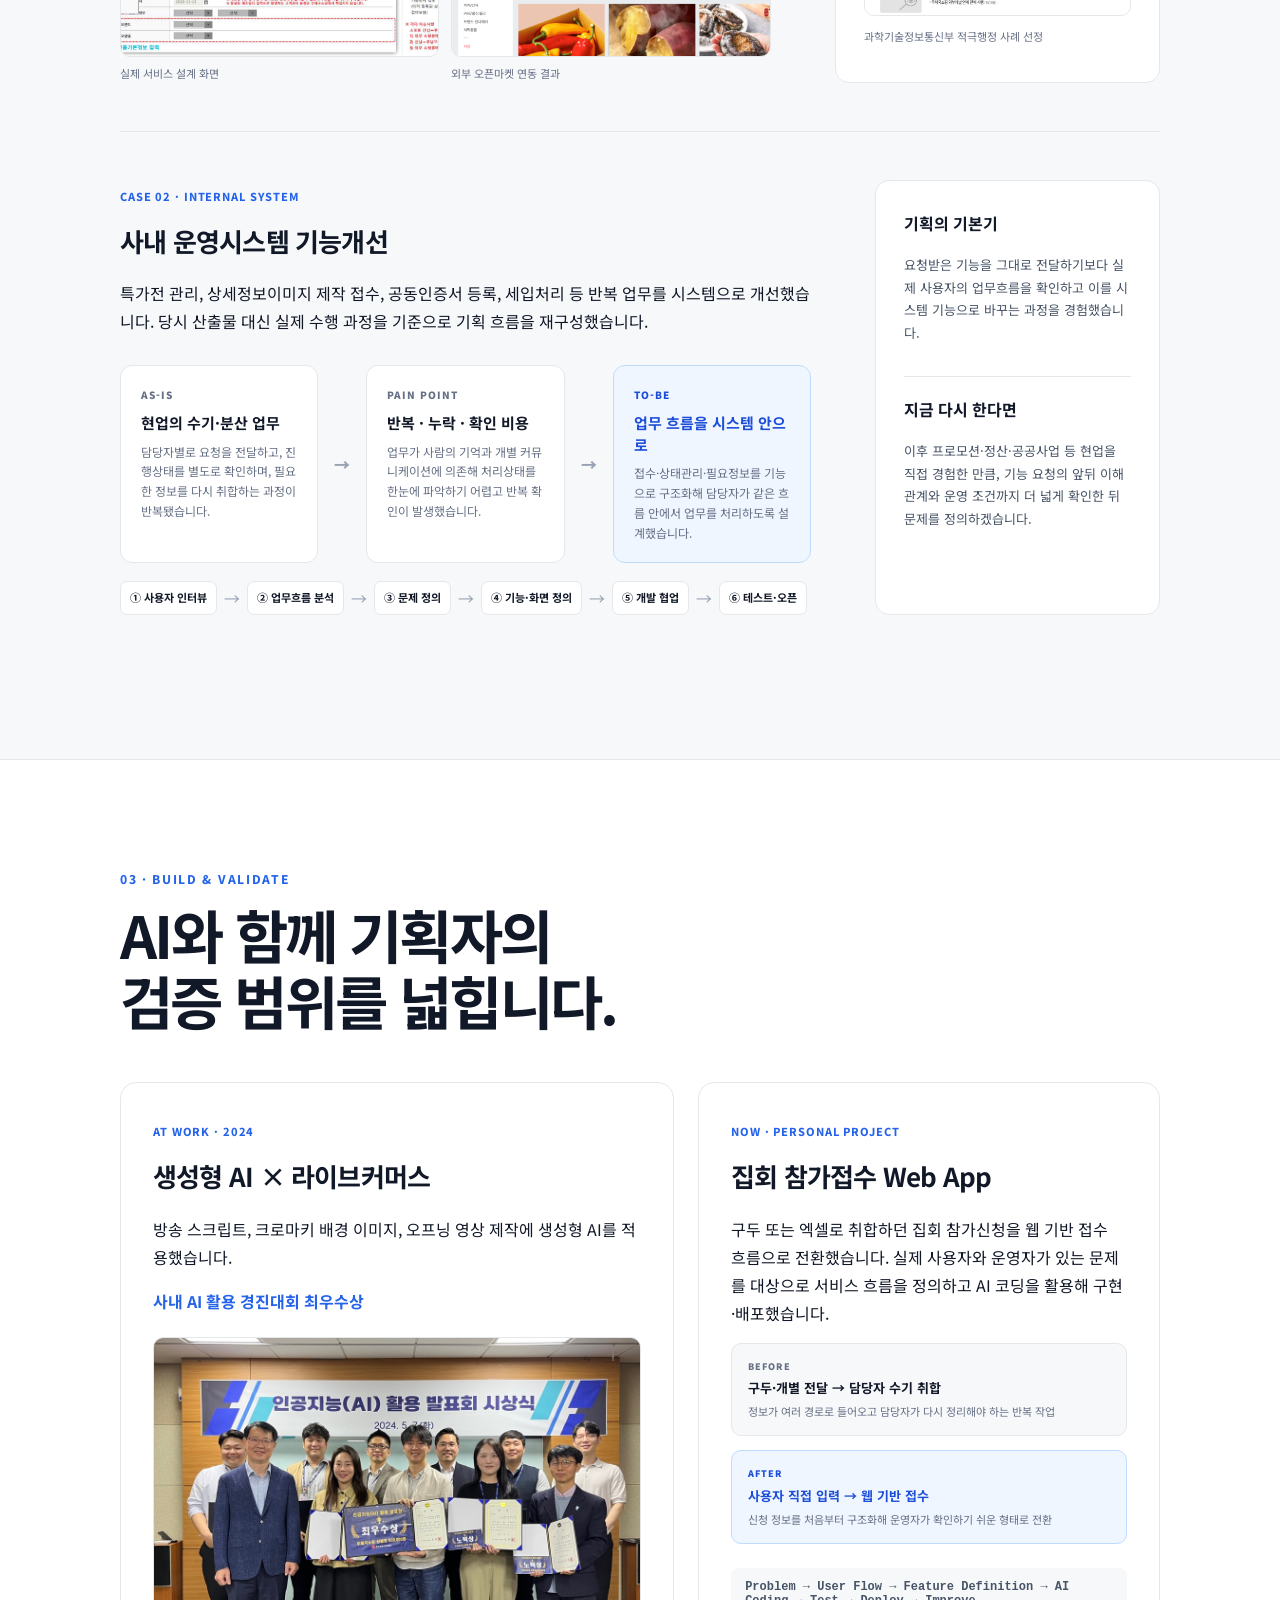
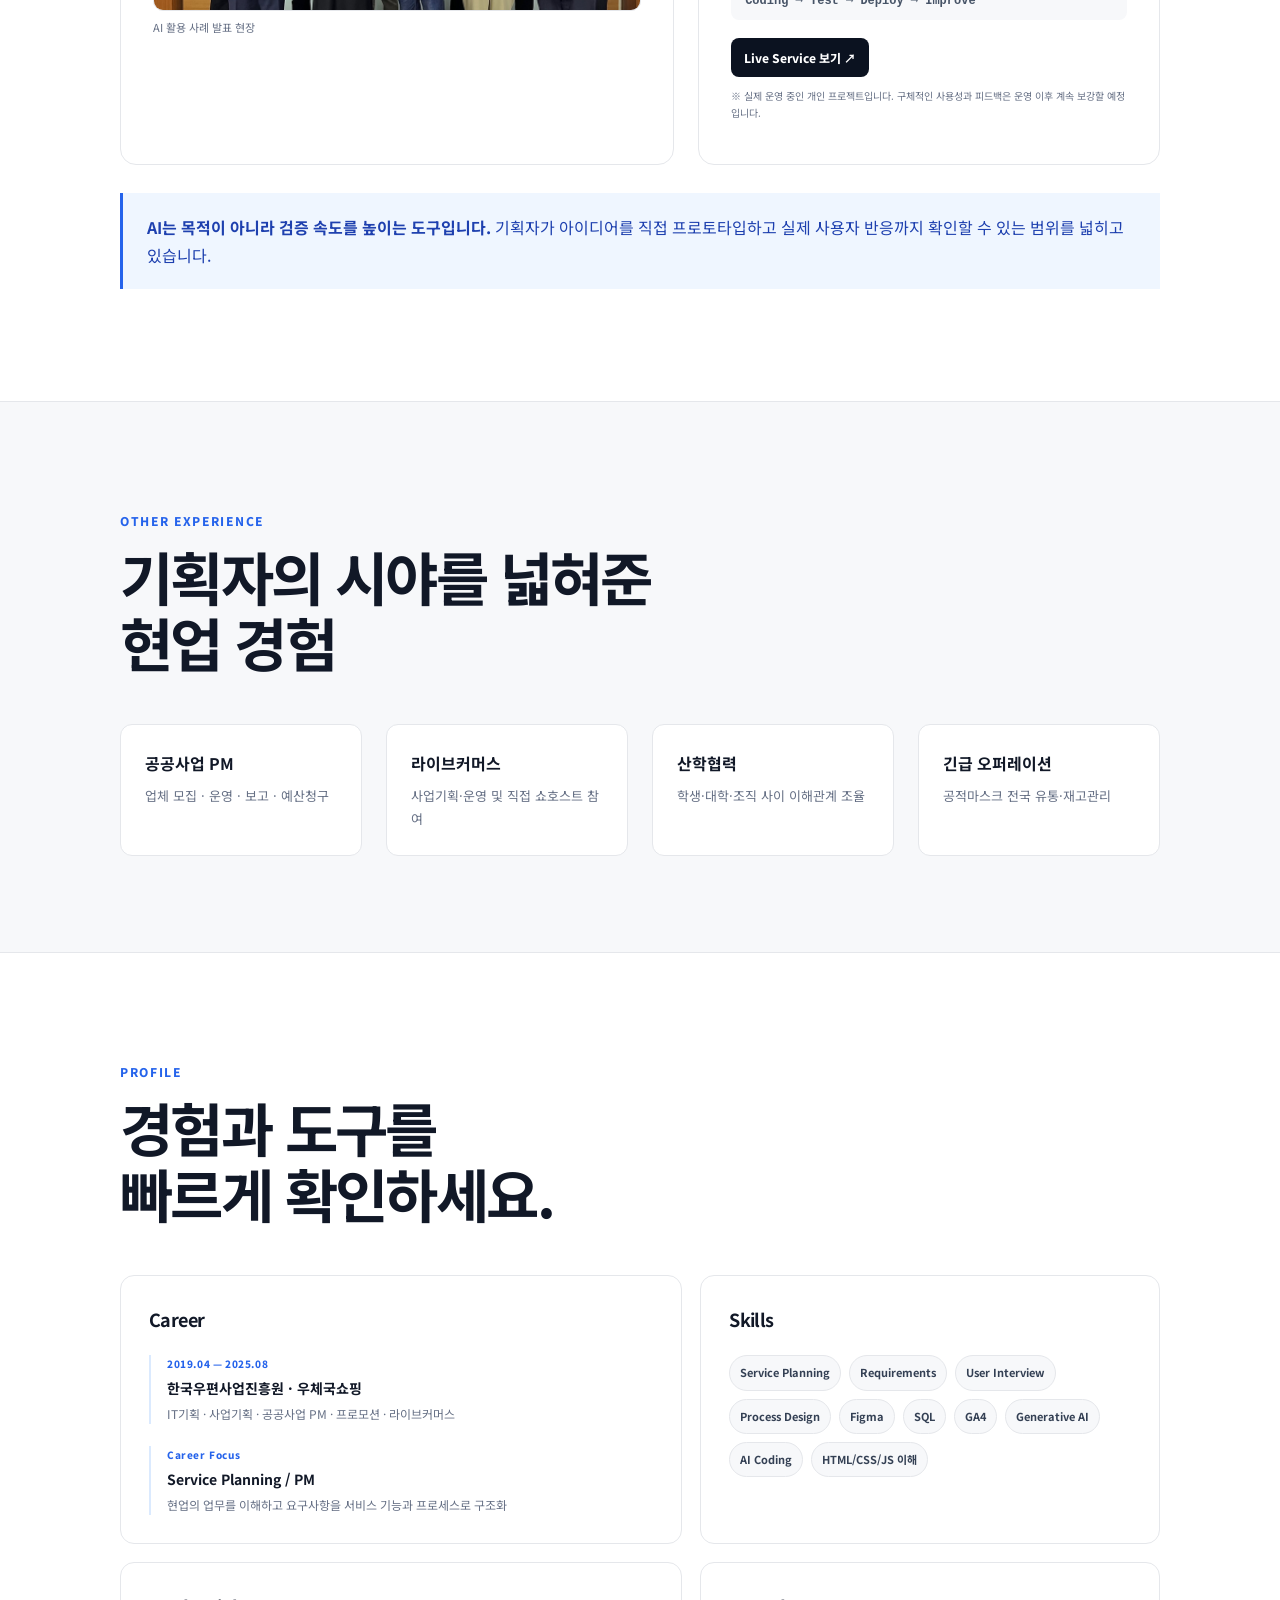
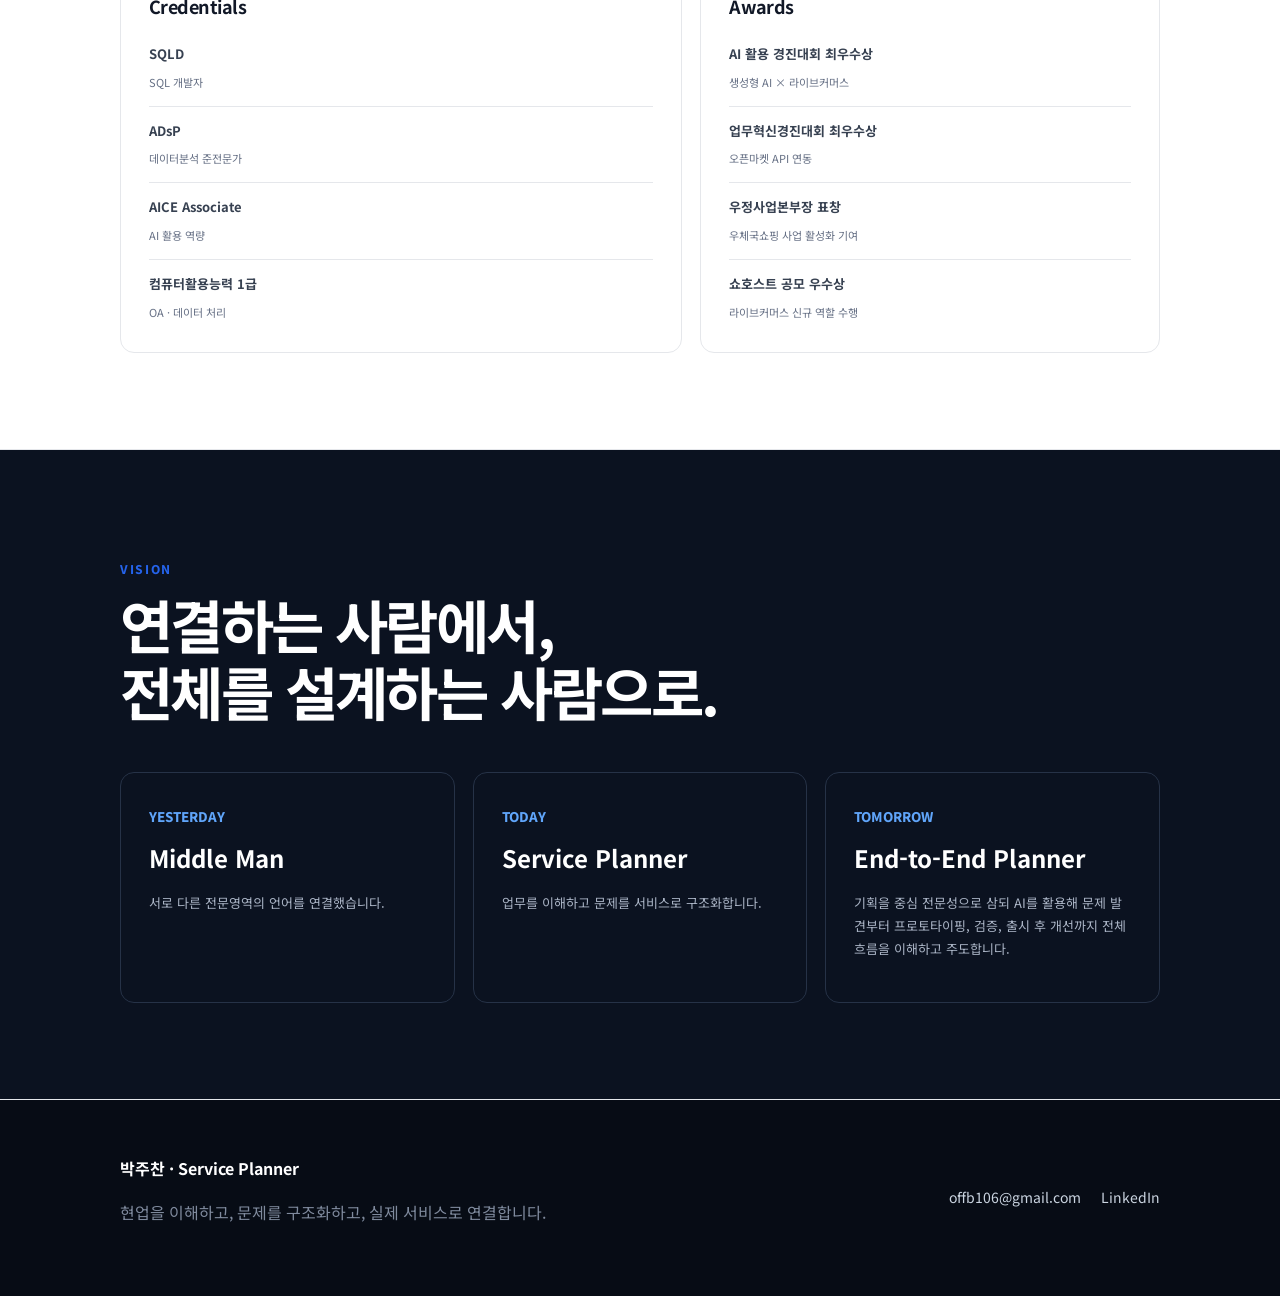
==== commit 3b560850: "Tighten portfolio copy and hierarchy" ====
--- a/service-planner/index.html
+++ b/service-planner/index.html
@@ -1,8 +1,8 @@
 <!doctype html><html lang="ko"><head><meta charset="utf-8"><meta name="viewport" content="width=device-width,initial-scale=1"><title>박주찬 | Service Planner Portfolio</title><meta name="description" content="현업의 문제를 이해하고 서비스의 언어로 구조화하는 서비스기획자 박주찬의 포트폴리오"><link rel="preconnect" href="https://fonts.googleapis.com"><link rel="preconnect" href="https://fonts.gstatic.com" crossorigin><link href="https://fonts.googleapis.com/css2?family=Noto+Sans+KR:wght@400;500;600;700;800;900&display=swap" rel="stylesheet"><link rel="stylesheet" href="styles.css"></head><body>
 <nav><div class="wrap nav"><a class="brand" href="#top">JUCHAN PARK</a><div class="links"><a href="#journey">커리어</a><a href="#understand">현업 이해</a><a href="#structure">서비스 구조화</a><a href="#build">AI·검증</a><a href="#profile">프로필</a><a href="#vision">비전</a></div></div></nav>
-<header class="hero" id="top"><div class="wrap"><p class="eyebrow">SERVICE PLANNER · PM</p><h1>요구사항 너머의 현업을 보는<br><span>서비스기획자 박주찬</span>입니다.</h1><p class="lead">IT기획으로 커리어를 시작해 사업기획, 프로모션, 공공사업, CS, 정산, 라이브커머스 등 다양한 현업을 경험했습니다.<br>이제 그 경험의 <b>넓이</b>를 기획의 <b>깊이</b>로 전환합니다.</p><div class="flow"><div><small>01</small><b>UNDERSTAND</b><span>업무 맥락을 이해합니다</span></div><i>→</i><div><small>02</small><b>STRUCTURE</b><span>문제를 서비스로 구조화합니다</span></div><i>→</i><div><small>03</small><b>BUILD & VALIDATE</b><span>빠르게 구현하고 검증합니다</span></div></div></div></header>
-<section class="metrics"><div class="wrap grid4"><div><strong>6년 5개월</strong><span>전자상거래·공공사업 실무</span></div><div><strong>4건+</strong><span>사내 운영시스템 개선</span></div><div><strong>780%</strong><span>API 연동 전후 월평균 거래액 증가</span></div><div><strong>최우수상</strong><span>업무혁신 · AI 활용 경진대회</span></div></div></section>
-<section id="journey" class="journey-section"><div class="wrap"><p class="kicker">CAREER JOURNEY</p><h2>IT기획에서 현업으로,<br>그리고 다시 서비스기획으로.</h2><p class="journey-intro">경력의 폭은 우연히 넓어졌지만, 그 경험들은 다시 서비스기획을 바라보는 시야가 되었습니다.</p><div class="journey">
+<header class="hero" id="top"><div class="wrap"><p class="eyebrow">SERVICE PLANNER · PM</p><h1>요구사항 너머의 현업을 보는<br><span>서비스기획자 박주찬</span>입니다.</h1><p class="lead">IT기획으로 시작해 여러 현업의 자리를 직접 경험했습니다.<br><b>사용자가 요청한 기능보다, 그 요청이 생긴 업무의 맥락을 먼저 봅니다.</b></p><div class="flow"><div><small>01</small><b>UNDERSTAND</b><span>업무 맥락을 이해합니다</span></div><i>→</i><div><small>02</small><b>STRUCTURE</b><span>문제를 서비스로 구조화합니다</span></div><i>→</i><div><small>03</small><b>BUILD & VALIDATE</b><span>빠르게 구현하고 검증합니다</span></div></div></div></header>
+<section class="metrics"><div class="wrap grid4"><div><strong>6년 5개월</strong><span>전자상거래·공공사업 실무</span></div><div><strong>4건</strong><span>사내 운영시스템 기능개선</span></div><div><strong>780%</strong><span>API 연동 전후 월평균 거래액 증가</span></div><div><strong>최우수상</strong><span>업무혁신 · AI 활용 경진대회</span></div></div></section>
+<section id="journey" class="journey-section"><div class="wrap"><p class="kicker">CAREER JOURNEY</p><h2>IT기획에서 현업으로,<br>그리고 다시 서비스기획으로.</h2><p class="journey-intro">IT기획 이후 여러 현업을 직접 수행했고, 그 경험을 다시 서비스기획의 시야로 가져오고 있습니다.</p><div class="journey">
 <div class="journey-item"><small>2019 — 2021</small><b>IT기획의 기본기</b><p>오픈마켓 API 연동과 사내 운영시스템 개선을 통해 요구사항 정의, 개발 협업, 테스트와 운영이관을 경험했습니다.</p><span>API · 요구사항 · 시스템 개선</span></div>
 <div class="journey-arrow">→</div>
 <div class="journey-item"><small>2022 — 2025</small><b>현업의 자리로</b><p>사업기획, 프로모션, 공공사업 PM, 정산, CS, 라이브커머스 등 서비스 주변의 실제 업무를 직접 수행했습니다.</p><span>사업 · 운영 · 이해관계자</span></div>
@@ -24,7 +24,7 @@
 <div class="project-solution"><small>AFTER</small><b>사용자 직접 입력 → 웹 기반 접수</b><span>신청 정보를 처음부터 구조화해 운영자가 확인하기 쉬운 형태로 전환</span></div>
 <div class="mini-flow">Problem → User Flow → Feature Definition → AI Coding → Test → Deploy → Improve</div>
 <a class="live-link" href="https://truman-ai.github.io/gathering-2026f-r9k2/" target="_blank" rel="noopener">Live Service 보기 ↗</a>
-<p class="project-note">※ 실제 운영 중인 개인 프로젝트입니다. 구체적인 사용성과 피드백은 운영 이후 계속 보강할 예정입니다.</p></div></div><p class="note">개발자를 대체하려는 것이 아니라, AI를 활용해 기획자가 아이디어를 더 빠르게 구현하고 실제 사용자 반응으로 검증할 수 있는 범위를 넓히고 있습니다.</p></div></section>
+<p class="project-note">※ 실제 운영 중인 개인 프로젝트입니다. 구체적인 사용성과 피드백은 운영 이후 계속 보강할 예정입니다.</p></div></div><p class="note"><b>AI는 목적이 아니라 검증 속도를 높이는 도구입니다.</b> 기획자가 아이디어를 직접 프로토타입하고 실제 사용자 반응까지 확인할 수 있는 범위를 넓히고 있습니다.</p></div></section>
 <section class="alt"><div class="wrap"><p class="kicker">OTHER EXPERIENCE</p><h2>기획자의 시야를 넓혀준<br>현업 경험</h2><div class="grid4 exp"><div><b>공공사업 PM</b><span>업체 모집 · 운영 · 보고 · 예산청구</span></div><div><b>라이브커머스</b><span>사업기획·운영 및 직접 쇼호스트 참여</span></div><div><b>산학협력</b><span>학생·대학·조직 사이 이해관계 조율</span></div><div><b>긴급 오퍼레이션</b><span>공적마스크 전국 유통·재고관리</span></div></div></div></section>
 <section id="profile" class="profile-section"><div class="wrap">
 <p class="kicker">PROFILE</p><h2>경험과 도구를<br>빠르게 확인하세요.</h2>
--- a/service-planner/styles.css
+++ b/service-planner/styles.css
@@ -1 +1 @@
-:root{--ink:#111827;--muted:#667085;--line:#e5e7eb;--blue:#2563eb;--blue2:#eff6ff;--dark:#0b1220;--soft:#f7f8fa;--max:1120px}*{box-sizing:border-box}html{scroll-behavior:smooth}body{margin:0;font-family:"Noto Sans KR",sans-serif;color:var(--ink);line-height:1.75;background:#fff}.wrap{max-width:var(--max);margin:auto;padding:0 40px}nav{position:sticky;top:0;z-index:20;background:rgba(255,255,255,.92);backdrop-filter:blur(12px);border-bottom:1px solid var(--line)}.nav{height:62px;display:flex;align-items:center;justify-content:space-between}.brand{font-weight:900;color:var(--ink);text-decoration:none}.links{display:flex;gap:26px}.links a{font-size:13px;color:var(--muted);text-decoration:none}.hero{background:var(--dark);color:#fff;padding:120px 0 80px}.eyebrow,.kicker{font-size:12px;font-weight:800;letter-spacing:.14em;color:var(--blue);text-transform:uppercase}.hero h1{font-size:clamp(42px,6vw,76px);line-height:1.12;letter-spacing:-.05em;margin:18px 0 28px}.hero h1 span{color:#93c5fd}.lead{color:#aab4c5;font-size:17px;max-width:850px}.flow{display:flex;align-items:center;gap:24px;margin-top:48px}.flow div{display:flex;flex-direction:column}.flow small{color:#60a5fa;font-weight:800}.flow b{font-size:18px}.flow span{font-size:12px;color:#7f8a9d}.flow i{font-style:normal;color:#475569}.metrics{border-bottom:1px solid var(--line);padding:48px 0}.grid4{display:grid;grid-template-columns:repeat(4,1fr);gap:24px}.metrics .grid4>div{display:flex;flex-direction:column;border-right:1px solid var(--line)}.metrics .grid4>div:last-child{border:0}.metrics strong{font-size:30px;color:var(--blue);letter-spacing:-.04em}.metrics span,.exp span{font-size:13px;color:var(--muted)}section{padding:96px 0;border-bottom:1px solid var(--line)}section.alt{background:var(--soft)}h2{font-size:clamp(36px,5vw,58px);line-height:1.15;letter-spacing:-.045em;margin:12px 0 48px}h3{font-size:26px;letter-spacing:-.03em;margin:10px 0 16px}.two{display:grid;grid-template-columns:1.2fr 1fr;gap:64px}.big{font-size:22px;font-weight:700;line-height:1.6}.orbit{display:flex;flex-wrap:wrap;gap:8px;align-content:center}.orbit b{width:100%;font-size:28px;line-height:1.2;margin-bottom:12px}.orbit span,.steps span{background:var(--blue2);color:#1d4ed8;border-radius:999px;padding:8px 14px;font-size:13px;font-weight:700}.question{margin-top:52px;padding:28px;background:var(--dark);color:#fff;border-radius:16px;display:grid;grid-template-columns:auto 1fr auto auto 1fr;gap:16px;align-items:center}.question span{font-size:11px;color:#94a3b8}.question b{font-size:15px}.question em{font-style:normal;color:#60a5fa}.case{display:grid;grid-template-columns:1.6fr .8fr;gap:64px;padding:48px 0;border-top:1px solid var(--line)}.tag{font-size:11px;font-weight:800;letter-spacing:.08em;color:var(--blue)}ul{padding-left:20px;color:#374151}.result{background:#fff;border:1px solid var(--line);border-radius:14px;padding:28px;display:flex;flex-direction:column;align-items:flex-start;gap:4px}.result strong{font-size:28px;color:var(--blue)}.result span{font-size:12px;color:var(--muted);margin-bottom:14px}.result p{font-size:13px;color:#475467}.steps{display:flex;align-items:center;flex-wrap:wrap;gap:8px;margin-top:24px}.steps i{font-style:normal;color:#98a2b3}.cards{gap:24px}.card{border:1px solid var(--line);border-radius:16px;padding:32px}.card strong{color:var(--blue)}.mini-flow{margin-top:24px;padding:12px 14px;background:var(--soft);font:600 12px monospace;color:#475467;border-radius:8px}.note{margin-top:28px;padding:20px 24px;border-left:3px solid var(--blue);background:var(--blue2);color:#1e40af}.exp>div{background:#fff;border:1px solid var(--line);border-radius:12px;padding:24px;display:flex;flex-direction:column;gap:8px}.vision{background:var(--dark);color:#fff}.vision h2{color:#fff}.vision-grid{display:grid;grid-template-columns:repeat(3,1fr);gap:18px}.vision-grid>div{border:1px solid #263247;border-radius:14px;padding:28px}.vision-grid small{color:#60a5fa;font-weight:800}.vision-grid b{display:block;font-size:24px;margin:8px 0}.vision-grid p{font-size:13px;color:#aab4c5}footer{background:#070c15;color:#fff;padding:54px 0}.foot{display:flex;justify-content:space-between;gap:30px}.foot p{color:#7f8a9d}.foot>div:last-child{display:flex;gap:20px;align-items:center}.foot a{color:#cbd5e1;text-decoration:none;font-size:14px}@media(max-width:800px){.wrap{padding:0 20px}.links{display:none}.hero{padding:90px 0 60px}.flow{align-items:flex-start;flex-direction:column}.flow i{display:none}.grid4,.two,.case,.vision-grid{grid-template-columns:1fr}.metrics .grid4>div{border:0;border-bottom:1px solid var(--line);padding-bottom:16px}.question{grid-template-columns:1fr}.question em{transform:rotate(90deg);width:max-content}.case{gap:24px}.foot{flex-direction:column}.foot>div:last-child{align-items:flex-start;flex-direction:column}section{padding:68px 0}}.proof-grid{display:grid;grid-template-columns:1fr 1fr;gap:12px;margin-top:28px}.proof-grid figure{margin:0}.proof-grid img,.proof-single,.card-img{width:100%;display:block;border:1px solid var(--line);border-radius:10px;object-fit:cover}.proof-grid img{aspect-ratio:16/10}.proof-single{margin-top:18px;max-height:220px;object-fit:cover}.card-img{margin-top:22px;aspect-ratio:16/9}.proof-grid figcaption,.caption{display:block;font-size:11px;color:var(--muted);margin-top:7px}@media(max-width:600px){.proof-grid{grid-template-columns:1fr}}.case-process{grid-template-columns:minmax(0,1.7fr) minmax(260px,.7fr)}.process-diagram{display:grid;grid-template-columns:1fr 28px 1fr 28px 1fr;gap:10px;align-items:stretch;margin-top:30px}.process-col{padding:20px;border:1px solid var(--line);border-radius:12px;background:#fff;min-width:0}.process-col small{display:block;font-size:10px;font-weight:900;letter-spacing:.1em;color:var(--muted);margin-bottom:8px}.process-col b{display:block;font-size:15px;line-height:1.45;margin-bottom:8px}.process-col p{font-size:12px;line-height:1.65;color:var(--muted);margin:0}.process-col.tobe{border-color:#bfdbfe;background:var(--blue2)}.process-col.tobe small,.process-col.tobe b{color:#1d4ed8}.process-arrow{display:flex;align-items:center;justify-content:center;color:#98a2b3;font-weight:900}.planner-loop{display:flex;flex-wrap:wrap;align-items:center;gap:7px;margin-top:18px}.planner-loop span{font-size:11px;font-weight:700;padding:6px 9px;background:#fff;border:1px solid var(--line);border-radius:7px}.planner-loop i{font-style:normal;color:#98a2b3}.result hr{width:100%;border:0;border-top:1px solid var(--line);margin:14px 0}@media(max-width:900px){.process-diagram{grid-template-columns:1fr}.process-arrow{transform:rotate(90deg);height:18px}.case-process{grid-template-columns:1fr}}.project-problem,.project-solution{margin-top:14px;padding:15px 16px;border:1px solid var(--line);border-radius:10px;display:flex;flex-direction:column;gap:3px}.project-problem{background:var(--soft)}.project-solution{background:var(--blue2);border-color:#bfdbfe}.project-problem small,.project-solution small{font-size:9px;font-weight:900;letter-spacing:.12em;color:var(--muted)}.project-solution small,.project-solution b{color:#1d4ed8}.project-problem b,.project-solution b{font-size:13px}.project-problem span,.project-solution span{font-size:11px;color:var(--muted);line-height:1.55}.live-link{display:inline-flex;margin-top:18px;padding:9px 13px;border-radius:8px;background:var(--dark);color:#fff;text-decoration:none;font-size:12px;font-weight:800}.project-note{font-size:10px!important;color:var(--muted);margin-top:10px}.profile-section{background:#fff}.profile-grid{display:grid;grid-template-columns:1.1fr .9fr;gap:18px}.profile-panel{border:1px solid var(--line);border-radius:14px;padding:28px;min-width:0}.profile-panel h3{font-size:18px;margin:0 0 20px}.timeline{display:flex;flex-direction:column;gap:22px}.timeline>div{padding-left:16px;border-left:2px solid #dbeafe}.timeline small{display:block;color:var(--blue);font-size:10px;font-weight:800;letter-spacing:.06em}.timeline b{display:block;margin:3px 0;font-size:14px}.timeline p{font-size:12px;color:var(--muted);margin:0}.skill-cloud{display:flex;flex-wrap:wrap;gap:8px}.skill-cloud span{font-size:11px;font-weight:700;padding:7px 10px;border:1px solid var(--line);border-radius:999px;background:var(--soft);color:#344054}.clean-list{list-style:none;padding:0;margin:0;display:flex;flex-direction:column;gap:13px}.clean-list li{padding:0 0 12px;border-bottom:1px solid var(--line)}.clean-list li:last-child{border:0;padding-bottom:0}.clean-list b{display:block;font-size:13px}.clean-list span{font-size:11px;color:var(--muted)}@media(max-width:760px){.profile-grid{grid-template-columns:1fr}}+:root{--ink:#111827;--muted:#667085;--line:#e5e7eb;--blue:#2563eb;--blue2:#eff6ff;--dark:#0b1220;--soft:#f7f8fa;--max:1120px}*{box-sizing:border-box}html{scroll-behavior:smooth}body{margin:0;font-family:"Noto Sans KR",sans-serif;color:var(--ink);line-height:1.75;background:#fff}.wrap{max-width:var(--max);margin:auto;padding:0 40px}nav{position:sticky;top:0;z-index:20;background:rgba(255,255,255,.92);backdrop-filter:blur(12px);border-bottom:1px solid var(--line)}.nav{height:62px;display:flex;align-items:center;justify-content:space-between}.brand{font-weight:900;color:var(--ink);text-decoration:none}.links{display:flex;gap:26px}.links a{font-size:13px;color:var(--muted);text-decoration:none}.hero{background:var(--dark);color:#fff;padding:120px 0 80px}.eyebrow,.kicker{font-size:12px;font-weight:800;letter-spacing:.14em;color:var(--blue);text-transform:uppercase}.hero h1{font-size:clamp(42px,6vw,76px);line-height:1.12;letter-spacing:-.05em;margin:18px 0 28px}.hero h1 span{color:#93c5fd}.lead{color:#aab4c5;font-size:17px;max-width:850px}.flow{display:flex;align-items:center;gap:24px;margin-top:48px}.flow div{display:flex;flex-direction:column}.flow small{color:#60a5fa;font-weight:800}.flow b{font-size:18px}.flow span{font-size:12px;color:#7f8a9d}.flow i{font-style:normal;color:#475569}.metrics{border-bottom:1px solid var(--line);padding:48px 0}.grid4{display:grid;grid-template-columns:repeat(4,1fr);gap:24px}.metrics .grid4>div{display:flex;flex-direction:column;border-right:1px solid var(--line)}.metrics .grid4>div:last-child{border:0}.metrics strong{font-size:30px;color:var(--blue);letter-spacing:-.04em}.metrics span,.exp span{font-size:13px;color:var(--muted)}section{padding:96px 0;border-bottom:1px solid var(--line)}section.alt{background:var(--soft)}h2{font-size:clamp(36px,5vw,58px);line-height:1.15;letter-spacing:-.045em;margin:12px 0 48px}h3{font-size:26px;letter-spacing:-.03em;margin:10px 0 16px}.two{display:grid;grid-template-columns:1.2fr 1fr;gap:64px}.big{font-size:22px;font-weight:700;line-height:1.6}.orbit{display:flex;flex-wrap:wrap;gap:8px;align-content:center}.orbit b{width:100%;font-size:28px;line-height:1.2;margin-bottom:12px}.orbit span,.steps span{background:var(--blue2);color:#1d4ed8;border-radius:999px;padding:8px 14px;font-size:13px;font-weight:700}.question{margin-top:52px;padding:28px;background:var(--dark);color:#fff;border-radius:16px;display:grid;grid-template-columns:auto 1fr auto auto 1fr;gap:16px;align-items:center}.question span{font-size:11px;color:#94a3b8}.question b{font-size:15px}.question em{font-style:normal;color:#60a5fa}.case{display:grid;grid-template-columns:1.6fr .8fr;gap:64px;padding:48px 0;border-top:1px solid var(--line)}.tag{font-size:11px;font-weight:800;letter-spacing:.08em;color:var(--blue)}ul{padding-left:20px;color:#374151}.result{background:#fff;border:1px solid var(--line);border-radius:14px;padding:28px;display:flex;flex-direction:column;align-items:flex-start;gap:4px}.result strong{font-size:28px;color:var(--blue)}.result span{font-size:12px;color:var(--muted);margin-bottom:14px}.result p{font-size:13px;color:#475467}.steps{display:flex;align-items:center;flex-wrap:wrap;gap:8px;margin-top:24px}.steps i{font-style:normal;color:#98a2b3}.cards{gap:24px}.card{border:1px solid var(--line);border-radius:16px;padding:32px}.card strong{color:var(--blue)}.mini-flow{margin-top:24px;padding:12px 14px;background:var(--soft);font:600 12px monospace;color:#475467;border-radius:8px}.note{margin-top:28px;padding:20px 24px;border-left:3px solid var(--blue);background:var(--blue2);color:#1e40af}.exp>div{background:#fff;border:1px solid var(--line);border-radius:12px;padding:24px;display:flex;flex-direction:column;gap:8px}.vision{background:var(--dark);color:#fff}.vision h2{color:#fff}.vision-grid{display:grid;grid-template-columns:repeat(3,1fr);gap:18px}.vision-grid>div{border:1px solid #263247;border-radius:14px;padding:28px}.vision-grid small{color:#60a5fa;font-weight:800}.vision-grid b{display:block;font-size:24px;margin:8px 0}.vision-grid p{font-size:13px;color:#aab4c5}footer{background:#070c15;color:#fff;padding:54px 0}.foot{display:flex;justify-content:space-between;gap:30px}.foot p{color:#7f8a9d}.foot>div:last-child{display:flex;gap:20px;align-items:center}.foot a{color:#cbd5e1;text-decoration:none;font-size:14px}@media(max-width:800px){.wrap{padding:0 20px}.links{display:none}.hero{padding:90px 0 60px}.flow{align-items:flex-start;flex-direction:column}.flow i{display:none}.grid4,.two,.case,.vision-grid{grid-template-columns:1fr}.metrics .grid4>div{border:0;border-bottom:1px solid var(--line);padding-bottom:16px}.question{grid-template-columns:1fr}.question em{transform:rotate(90deg);width:max-content}.case{gap:24px}.foot{flex-direction:column}.foot>div:last-child{align-items:flex-start;flex-direction:column}section{padding:68px 0}}.proof-grid{display:grid;grid-template-columns:1fr 1fr;gap:12px;margin-top:28px}.proof-grid figure{margin:0}.proof-grid img,.proof-single,.card-img{width:100%;display:block;border:1px solid var(--line);border-radius:10px;object-fit:cover}.proof-grid img{aspect-ratio:16/10}.proof-single{margin-top:18px;max-height:220px;object-fit:cover}.card-img{margin-top:22px;aspect-ratio:16/9}.proof-grid figcaption,.caption{display:block;font-size:11px;color:var(--muted);margin-top:7px}@media(max-width:600px){.proof-grid{grid-template-columns:1fr}}.case-process{grid-template-columns:minmax(0,1.7fr) minmax(260px,.7fr)}.process-diagram{display:grid;grid-template-columns:1fr 28px 1fr 28px 1fr;gap:10px;align-items:stretch;margin-top:30px}.process-col{padding:20px;border:1px solid var(--line);border-radius:12px;background:#fff;min-width:0}.process-col small{display:block;font-size:10px;font-weight:900;letter-spacing:.1em;color:var(--muted);margin-bottom:8px}.process-col b{display:block;font-size:15px;line-height:1.45;margin-bottom:8px}.process-col p{font-size:12px;line-height:1.65;color:var(--muted);margin:0}.process-col.tobe{border-color:#bfdbfe;background:var(--blue2)}.process-col.tobe small,.process-col.tobe b{color:#1d4ed8}.process-arrow{display:flex;align-items:center;justify-content:center;color:#98a2b3;font-weight:900}.planner-loop{display:flex;flex-wrap:wrap;align-items:center;gap:7px;margin-top:18px}.planner-loop span{font-size:11px;font-weight:700;padding:6px 9px;background:#fff;border:1px solid var(--line);border-radius:7px}.planner-loop i{font-style:normal;color:#98a2b3}.result hr{width:100%;border:0;border-top:1px solid var(--line);margin:14px 0}@media(max-width:900px){.process-diagram{grid-template-columns:1fr}.process-arrow{transform:rotate(90deg);height:18px}.case-process{grid-template-columns:1fr}}.project-problem,.project-solution{margin-top:14px;padding:15px 16px;border:1px solid var(--line);border-radius:10px;display:flex;flex-direction:column;gap:3px}.project-problem{background:var(--soft)}.project-solution{background:var(--blue2);border-color:#bfdbfe}.project-problem small,.project-solution small{font-size:9px;font-weight:900;letter-spacing:.12em;color:var(--muted)}.project-solution small,.project-solution b{color:#1d4ed8}.project-problem b,.project-solution b{font-size:13px}.project-problem span,.project-solution span{font-size:11px;color:var(--muted);line-height:1.55}.live-link{display:inline-flex;margin-top:18px;padding:9px 13px;border-radius:8px;background:var(--dark);color:#fff;text-decoration:none;font-size:12px;font-weight:800}.project-note{font-size:10px!important;color:var(--muted);margin-top:10px}.profile-section{background:#fff}.profile-grid{display:grid;grid-template-columns:1.1fr .9fr;gap:18px}.profile-panel{border:1px solid var(--line);border-radius:14px;padding:28px;min-width:0}.profile-panel h3{font-size:18px;margin:0 0 20px}.timeline{display:flex;flex-direction:column;gap:22px}.timeline>div{padding-left:16px;border-left:2px solid #dbeafe}.timeline small{display:block;color:var(--blue);font-size:10px;font-weight:800;letter-spacing:.06em}.timeline b{display:block;margin:3px 0;font-size:14px}.timeline p{font-size:12px;color:var(--muted);margin:0}.skill-cloud{display:flex;flex-wrap:wrap;gap:8px}.skill-cloud span{font-size:11px;font-weight:700;padding:7px 10px;border:1px solid var(--line);border-radius:999px;background:var(--soft);color:#344054}.clean-list{list-style:none;padding:0;margin:0;display:flex;flex-direction:column;gap:13px}.clean-list li{padding:0 0 12px;border-bottom:1px solid var(--line)}.clean-list li:last-child{border:0;padding-bottom:0}.clean-list b{display:block;font-size:13px}.clean-list span{font-size:11px;color:var(--muted)}@media(max-width:760px){.profile-grid{grid-template-columns:1fr}}.journey-section{background:#fff}.journey-intro{max-width:720px;color:var(--muted);margin:-28px 0 40px}.journey{display:grid;grid-template-columns:1fr 34px 1fr 34px 1fr;align-items:stretch}.journey-item{border:1px solid var(--line);border-radius:14px;padding:25px;background:#fff}.journey-item small{display:block;font-size:10px;font-weight:900;color:var(--blue);letter-spacing:.08em}.journey-item b{display:block;font-size:18px;margin:7px 0}.journey-item p{font-size:12px;color:var(--muted);line-height:1.7}.journey-item span{display:inline-block;margin-top:8px;font-size:10px;font-weight:700;color:#475467}.journey-item.active{background:var(--dark);border-color:var(--dark);color:#fff}.journey-item.active p,.journey-item.active span{color:#aab4c5}.journey-item.active small{color:#60a5fa}.journey-arrow{display:flex;align-items:center;justify-content:center;color:#98a2b3;font-weight:900}@media(max-width:800px){.journey{grid-template-columns:1fr}.journey-arrow{height:24px;transform:rotate(90deg)}}
